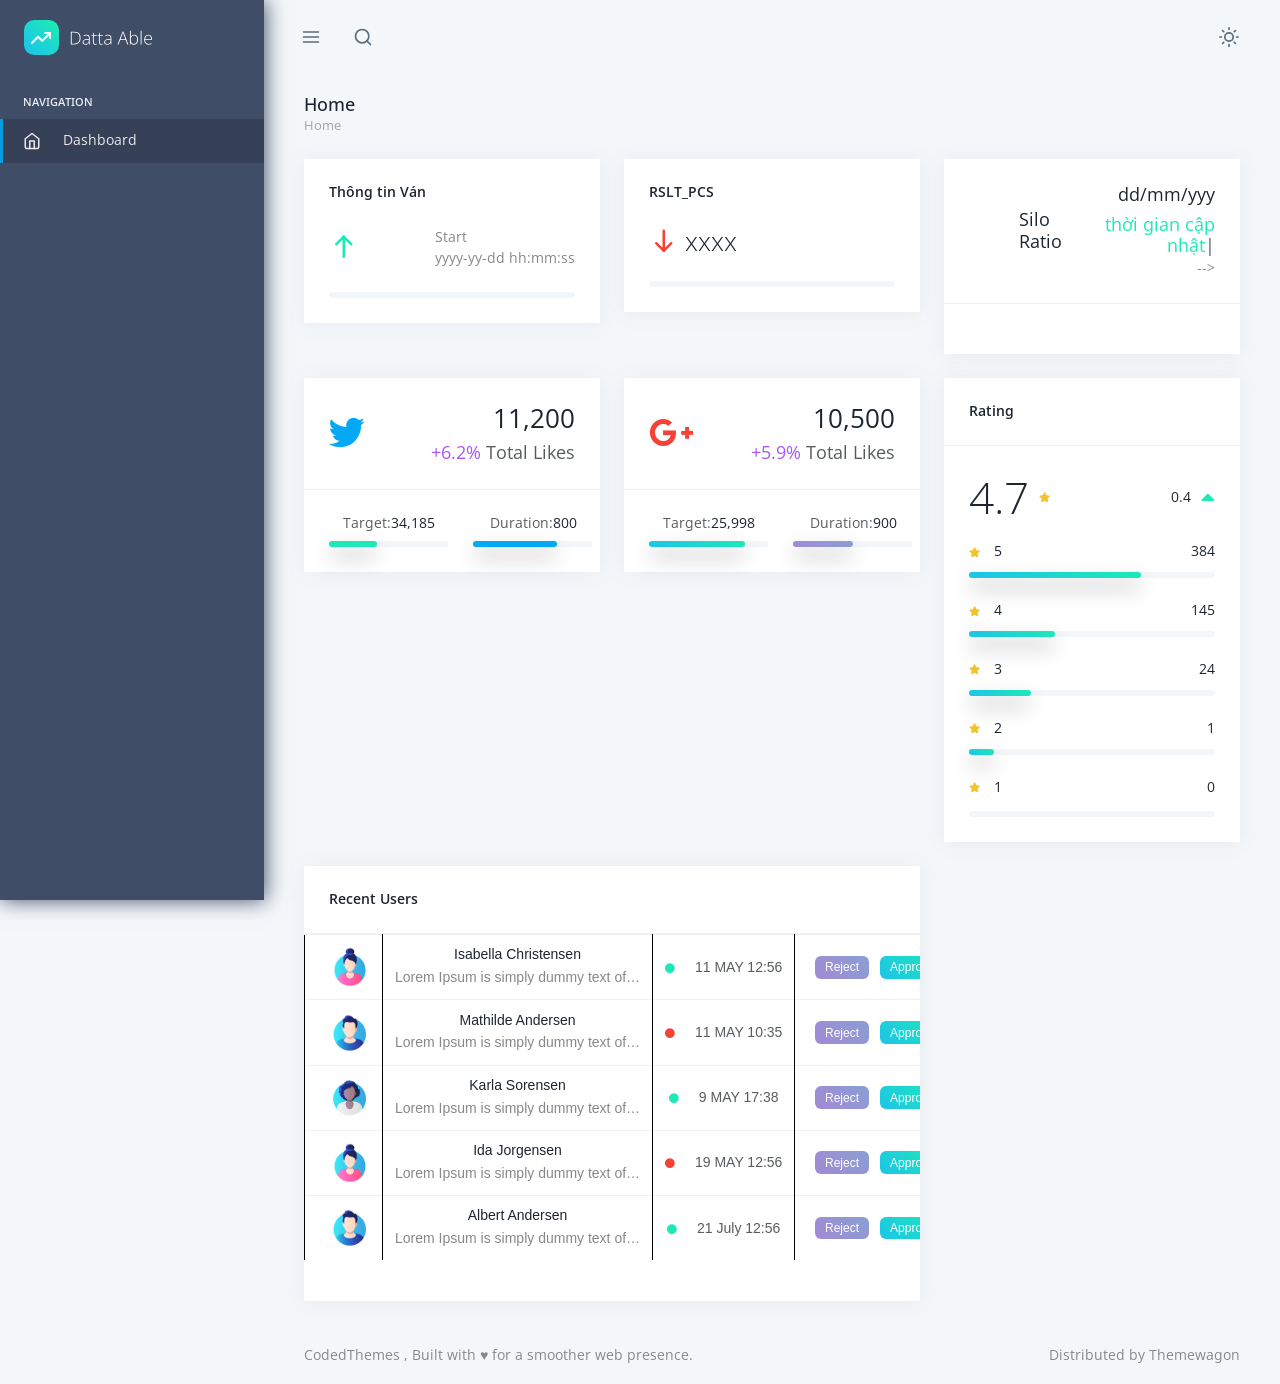
==== dashboard/index.html @ b1030fc4 "First commit" ====
<!doctype html>
<html lang="en" data-pc-preset="preset-1" data-pc-sidebar-caption="true" data-pc-direction="ltr" dir="ltr" data-pc-theme="light">
  <!-- [Head] start -->

  <head>
    <title>Home | Datta Able Dashboard Template</title>
    <!-- [Meta] -->
    <meta charset="utf-8" />
    <meta name="viewport" content="width=device-width, initial-scale=1.0, user-scalable=0, minimal-ui" />
    <meta http-equiv="X-UA-Compatible" content="IE=edge" />
    <meta
      name="description"
      content="Datta Able is trending dashboard template made using Bootstrap 5 design framework. Datta Able is available in Bootstrap, React, CodeIgniter, Angular,  and .net Technologies."
    />
    <meta
      name="keywords"
      content="Bootstrap admin template, Dashboard UI Kit, Dashboard Template, Backend Panel, react dashboard, angular dashboard"
    />
    <meta name="author" content="CodedThemes" />

    <!-- [Favicon] icon -->
    <link rel="icon" href="../assets/images/favicon.svg" type="image/x-icon" />

     <!-- [Font] Family -->
     <link href="https://fonts.googleapis.com/css2?family=Open+Sans:wght@300;400;500;600&display=swap" rel="stylesheet" />
    <!-- [phosphor Icons] https://phosphoricons.com/ -->
    <link rel="stylesheet" href="../assets/fonts/phosphor/duotone/style.css" />
    <!-- [Tabler Icons] https://tablericons.com -->
    <link rel="stylesheet" href="../assets/fonts/tabler-icons.min.css" />
    <!-- [Feather Icons] https://feathericons.com -->
    <link rel="stylesheet" href="../assets/fonts/feather.css" />
    <!-- [Font Awesome Icons] https://fontawesome.com/icons -->
    <link rel="stylesheet" href="../assets/fonts/fontawesome.css" />
    <!-- [Material Icons] https://fonts.google.com/icons -->
    <link rel="stylesheet" href="../assets/fonts/material.css" />
    <!-- [Template CSS Files] -->
    <link rel="stylesheet" href="../assets/css/style.css" id="main-style-link" />

  </head>
  <!-- [Head] end -->
  <!-- [Body] Start -->

  <body>
    <!-- [ Pre-loader ] start -->
<div class="loader-bg fixed inset-0 bg-white dark:bg-themedark-cardbg z-[1034]">
  <div class="loader-track h-[5px] w-full inline-block absolute overflow-hidden top-0">
    <div class="loader-fill w-[300px] h-[5px] bg-primary-500 absolute top-0 left-0 animate-[hitZak_0.6s_ease-in-out_infinite_alternate]"></div>
  </div>
</div>
<!-- [ Pre-loader ] End -->
 <!-- [ Sidebar Menu ] start -->
<nav class="pc-sidebar">
  <div class="navbar-wrapper">
    <div class="m-header flex items-center py-4 px-6 h-header-height">
      <a href="../dashboard/index.html" class="b-brand flex items-center gap-3">
        <!-- ========   Change your logo from here   ============ -->
        <img src="../assets/images/logo-white.svg" class="img-fluid logo logo-lg" alt="logo" />
        <img src="../assets/images/favicon.svg" class="img-fluid logo logo-sm" alt="logo" />
      </a>
    </div>
    <div class="navbar-content h-[calc(100vh_-_74px)] py-2.5">
      <ul class="pc-navbar">
        <li class="pc-item pc-caption">
          <label>Navigation</label>
        </li>
        <li class="pc-item">
        <li class="pc-item">
          <a href="../dashboard/index.html" class="pc-link">
            <span class="pc-micon">
              <i data-feather="home"></i>
            </span>
            <span class="pc-mtext">Dashboard</span>
          </a>
        </li>
        <!-- <li class="pc-item pc-caption">
          <label>UI Components</label>
          <i data-feather="feather"></i>
        </li>
        <li class="pc-item pc-hasmenu">
          <a href="../elements/bc_color.html" class="pc-link">
            <span class="pc-micon"> <i data-feather="edit"></i></span>
            <span class="pc-mtext">Color</span>
          </a>
        </li>
        <li class="pc-item pc-hasmenu">
          <a href="../elements/bc_typography.html" class="pc-link">
            <span class="pc-micon"> <i data-feather="type"></i></span>
            <span class="pc-mtext">Typography</span>
          </a>
        </li>
        <li class="pc-item pc-hasmenu">
          <a href="../elements/icon-feather.html" class="pc-link">
            <span class="pc-micon"> <i data-feather="feather"></i></span>
            <span class="pc-mtext">Icons</span>
          </a>
        </li>

        <li class="pc-item pc-caption">
          <label>Pages</label>
          <i data-feather="monitor"></i>
        </li>
        <li class="pc-item pc-hasmenu">
          <a href="../pages/login-v1.html" class="pc-link" target="_blank">
            <span class="pc-micon"> <i data-feather="lock"></i></span>
            <span class="pc-mtext">Login</span>
          </a>
        </li>
        <li class="pc-item pc-hasmenu">
          <a href="../pages/register-v1.html" class="pc-link" target="_blank">
            <span class="pc-micon"> <i data-feather="user-plus"></i></span>
            <span class="pc-mtext">Register</span>
          </a>
        </li>
        <li class="pc-item pc-caption">
          <label>Other</label>
          <i data-feather="sidebar"></i>
        </li>
        <li class="pc-item pc-hasmenu">
          <a href="#!" class="pc-link"><span class="pc-micon"> <i data-feather="align-right"></i> </span><span
              class="pc-mtext">Menu levels</span><span class="pc-arrow"><i class="ti ti-chevron-right"></i></span></a>
          <ul class="pc-submenu">
            <li class="pc-item"><a class="pc-link" href="#!">Level 2.1</a></li>
            <li class="pc-item pc-hasmenu">
              <a href="#!" class="pc-link">Level 2.2<span class="pc-arrow"><i class="ti ti-chevron-right"></i></span></a>
              <ul class="pc-submenu">
                <li class="pc-item"><a class="pc-link" href="#!">Level 3.1</a></li>
                <li class="pc-item"><a class="pc-link" href="#!">Level 3.2</a></li>
                <li class="pc-item pc-hasmenu">
                  <a href="#!" class="pc-link">Level 3.3<span class="pc-arrow"><i class="ti ti-chevron-right"></i></span></a>
                  <ul class="pc-submenu">
                    <li class="pc-item"><a class="pc-link" href="#!">Level 4.1</a></li>
                    <li class="pc-item"><a class="pc-link" href="#!">Level 4.2</a></li>
                  </ul>
                </li>
              </ul>
            </li>
            <li class="pc-item pc-hasmenu">
              <a href="#!" class="pc-link">Level 2.3<span class="pc-arrow"><i class="ti ti-chevron-right"></i></span></a>
              <ul class="pc-submenu">
                <li class="pc-item"><a class="pc-link" href="#!">Level 3.1</a></li>
                <li class="pc-item"><a class="pc-link" href="#!">Level 3.2</a></li>
                <li class="pc-item pc-hasmenu">
                  <a href="#!" class="pc-link">Level 3.3<span class="pc-arrow"><i class="ti ti-chevron-right"></i></span></a>
                  <ul class="pc-submenu">
                    <li class="pc-item"><a class="pc-link" href="#!">Level 4.1</a></li>
                    <li class="pc-item"><a class="pc-link" href="#!">Level 4.2</a></li>
                  </ul>
                </li>
              </ul>
            </li>
          </ul>
        </li>
        <li class="pc-item">
          <a href="../other/sample-page.html" class="pc-link">
            <span class="pc-micon">
              <i data-feather="sidebar"></i>
            </span>
            <span class="pc-mtext">Sample page</span>
          </a>
        </li> -->
      </ul>
    </div>
  </div>
</nav>
<!-- [ Sidebar Menu ] end -->
 <!-- [ Header Topbar ] start -->
<header class="pc-header">
  <div class="header-wrapper flex max-sm:px-[15px] px-[25px] grow"><!-- [Mobile Media Block] start -->
<div class="me-auto pc-mob-drp">
  <ul class="inline-flex *:min-h-header-height *:inline-flex *:items-center">
    <!-- ======= Menu collapse Icon ===== -->
    <li class="pc-h-item pc-sidebar-collapse max-lg:hidden lg:inline-flex">
      <a href="#" class="pc-head-link ltr:!ml-0 rtl:!mr-0" id="sidebar-hide">
        <i data-feather="menu"></i>
      </a>
    </li>
    <li class="pc-h-item pc-sidebar-popup lg:hidden">
      <a href="#" class="pc-head-link ltr:!ml-0 rtl:!mr-0" id="mobile-collapse">
        <i data-feather="menu"></i>
      </a>
    </li>
    <li class="dropdown pc-h-item">
      <a class="pc-head-link dropdown-toggle me-0" data-pc-toggle="dropdown" href="#" role="button"
        aria-haspopup="false" aria-expanded="false">
        <i data-feather="search"></i>
      </a>
      <div class="dropdown-menu pc-h-dropdown drp-search">
        <form class="px-2 py-1">
          <input type="search" class="form-control !border-0 !shadow-none" placeholder="Search here. . ." />
        </form>
      </div>
    </li>
  </ul>
</div>
<!-- [Mobile Media Block end] -->
<div class="ms-auto">
  <ul class="inline-flex *:min-h-header-height *:inline-flex *:items-center">
    <li class="dropdown pc-h-item">
      <a class="pc-head-link dropdown-toggle me-0" data-pc-toggle="dropdown" href="#" role="button"
        aria-haspopup="false" aria-expanded="false">
        <i data-feather="sun"></i>
      </a>
      <div class="dropdown-menu dropdown-menu-end pc-h-dropdown">
        <a href="#!" class="dropdown-item" onclick="layout_change('dark')">
          <i data-feather="moon"></i>
          <span>Dark</span>
        </a>
        <a href="#!" class="dropdown-item" onclick="layout_change('light')">
          <i data-feather="sun"></i>
          <span>Light</span>
        </a>
        <a href="#!" class="dropdown-item" onclick="layout_change_default()">
          <i data-feather="settings"></i>
          <span>Default</span>
        </a>
      </div>
    </li>
    <!-- <li class="dropdown pc-h-item">
      <a class="pc-head-link dropdown-toggle me-0" data-pc-toggle="dropdown" href="#" role="button"
        aria-haspopup="false" aria-expanded="false">
        <i data-feather="settings"></i>
      </a>
      <div class="dropdown-menu dropdown-menu-end pc-h-dropdown">
        <a href="#!" class="dropdown-item">
          <i class="ti ti-user"></i>
          <span>My Account</span>
        </a>
        <a href="#!" class="dropdown-item">
          <i class="ti ti-settings"></i>
          <span>Settings</span>
        </a>
        <a href="#!" class="dropdown-item">
          <i class="ti ti-headset"></i>
          <span>Support</span>
        </a>
        <a href="#!" class="dropdown-item">
          <i class="ti ti-lock"></i>
          <span>Lock Screen</span>
        </a>
        <a href="#!" class="dropdown-item">
          <i class="ti ti-power"></i>
          <span>Logout</span>
        </a>
      </div>
    </li>
    <li class="dropdown pc-h-item">
      <a class="pc-head-link dropdown-toggle me-0" data-pc-toggle="dropdown" href="#" role="button"
        aria-haspopup="false" aria-expanded="false">
        <i data-feather="bell"></i>
        <span class="badge bg-success-500 text-white rounded-full z-10 absolute right-0 top-0">3</span>
      </a>
      <div class="dropdown-menu dropdown-notification dropdown-menu-end pc-h-dropdown p-2">
        <div class="dropdown-header flex items-center justify-between py-4 px-5">
          <h5 class="m-0">Notifications</h5>
          <a href="#!" class="btn btn-link btn-sm">Mark all read</a>
        </div>
        <div class="dropdown-body header-notification-scroll relative py-4 px-5"
          style="max-height: calc(100vh - 215px)">
          <p class="text-span mb-3">Today</p>
          <div class="card mb-2">
            <div class="card-body">
              <div class="flex gap-4">
                <div class="shrink-0">
                  <img class="img-radius w-12 h-12 rounded-0" src="../assets/images/user/avatar-1.jpg" alt="Generic placeholder image" />
                </div>
                <div class="grow">
                  <span class="float-end text-sm text-muted">2 min ago</span>
                  <h5 class="text-body mb-2">UI/UX Design</h5>
                  <p class="mb-0">
                    Lorem Ipsum has been the industry's standard dummy text ever since the 1500s, when an unknown
                    printer took a galley of
                    type and scrambled it to make a type
                  </p>
                </div>
              </div>
            </div>
          </div>
          <div class="card mb-2">
            <div class="card-body">
              <div class="flex gap-4">
                <div class="shrink-0">
                  <img class="img-radius w-12 h-12 rounded-0" src="../assets/images/user/avatar-2.jpg" alt="Generic placeholder image" />
                </div>
                <div class="grow">
                  <span class="float-end text-sm text-muted">1 hour ago</span>
                  <h5 class="text-body mb-2">Message</h5>
                  <p class="mb-0">Lorem Ipsum has been the industry's standard dummy text ever since the 1500.</p>
                </div>
              </div>
            </div>
          </div>
          <p class="text-span mb-3 mt-4">Yesterday</p>
          <div class="card mb-2">
            <div class="card-body">
              <div class="flex gap-4">
                <div class="shrink-0">
                  <img class="img-radius w-12 h-12 rounded-0" src="../assets/images/user/avatar-3.jpg" alt="Generic placeholder image" />
                </div>
                <div class="grow ms-3">
                  <span class="float-end text-sm text-muted">2 hour ago</span>
                  <h5 class="text-body mb-2">Forms</h5>
                  <p class="mb-0">
                    Lorem Ipsum has been the industry's standard dummy text ever since the 1500s, when an unknown
                    printer took a galley of
                    type and scrambled it to make a type
                  </p>
                </div>
              </div>
            </div>
          </div>
          <div class="card mb-2">
            <div class="card-body">
              <div class="flex gap-4">
                <div class="shrink-0">
                  <img class="img-radius w-12 h-12 rounded-0" src="../assets/images/user/avatar-4.jpg" alt="Generic placeholder image" />
                </div>
                <div class="grow ms-3">
                  <span class="float-end text-sm text-muted">12 hour ago</span>
                  <h5 class="text-body mb-2">Challenge invitation</h5>
                  <p class="mb-2">
                    <strong>Jonny aber</strong>
                    invites to join the challenge
                  </p>
                  <button class="btn btn-sm btn-outline-secondary me-2">Decline</button>
                  <button class="btn btn-sm btn-primary">Accept</button>
                </div>
              </div>
            </div>
          </div>
          <div class="card mb-2">
            <div class="card-body">
              <div class="flex gap-4">
                <div class="shrink-0">
                  <img class="img-radius w-12 h-12 rounded-0" src="../assets/images/user/avatar-5.jpg" alt="Generic placeholder image" />
                </div>
                <div class="grow ms-3">
                  <span class="float-end text-sm text-muted">5 hour ago</span>
                  <h5 class="text-body mb-2">Security</h5>
                  <p class="mb-0">
                    Lorem Ipsum has been the industry's standard dummy text ever since the 1500s, when an unknown
                    printer took a galley of
                    type and scrambled it to make a type
                  </p>
                </div>
              </div>
            </div>
          </div>
        </div>
        <div class="text-center py-2">
          <a href="#!" class="text-danger-500 hover:text-danger-600 focus:text-danger-600 active:text-danger-600">
            Clear all Notifications
          </a>
        </div>
      </div>
    </li>
    <li class="dropdown pc-h-item header-user-profile">
      <a class="pc-head-link dropdown-toggle arrow-none me-0" data-pc-toggle="dropdown" href="#" role="button"
        aria-haspopup="false" data-pc-auto-close="outside" aria-expanded="false">
        <i data-feather="user"></i>
      </a>
      <div class="dropdown-menu dropdown-user-profile dropdown-menu-end pc-h-dropdown p-2 overflow-hidden">
        <div class="dropdown-header flex items-center justify-between py-4 px-5 bg-primary-500">
          <div class="flex mb-1 items-center">
            <div class="shrink-0">
              <img src="../assets/images/user/avatar-2.jpg" alt="user-image" class="w-10 rounded-full" />
            </div>
            <div class="grow ms-3">
              <h6 class="mb-1 text-white">Carson Darrin 🖖</h6>
              <span class="text-white">carson.darrin@company.io</span>
            </div>
          </div>
        </div>
        <div class="dropdown-body py-4 px-5">
          <div class="profile-notification-scroll position-relative" style="max-height: calc(100vh - 225px)">
            <a href="#" class="dropdown-item">
              <span>
                <svg class="pc-icon text-muted me-2 inline-block">
                  <use xlink:href="#custom-setting-outline"></use>
                </svg>
                <span>Settings</span>
              </span>
            </a>
            <a href="#" class="dropdown-item">
              <span>
                <svg class="pc-icon text-muted me-2 inline-block">
                  <use xlink:href="#custom-share-bold"></use>
                </svg>
                <span>Share</span>
              </span>
            </a>
            <a href="#" class="dropdown-item">
              <span>
                <svg class="pc-icon text-muted me-2 inline-block">
                  <use xlink:href="#custom-lock-outline"></use>
                </svg>
                <span>Change Password</span>
              </span>
            </a>
            <div class="grid my-3">
              <button class="btn btn-primary flex items-center justify-center">
                <svg class="pc-icon me-2 w-[22px] h-[22px]">
                  <use xlink:href="#custom-logout-1-outline"></use>
                </svg>
                Logout
              </button>
            </div>
          </div>
        </div>
      </div>
    </li> -->
  </ul>
</div></div>
</header>
<!-- [ Header ] end -->



    <!-- [ Main Content ] start -->
    <div class="pc-container">
      <div class="pc-content">
        <!-- [ breadcrumb ] start -->
        <div class="page-header">
          <div class="page-block">
            <div class="page-header-title">
              <h5 class="mb-0 font-medium">Home</h5>
            </div>
            <ul class="breadcrumb">
              <li class="breadcrumb-item"><a href="../dashboard/index.html">Home</a></li>
              <!-- <li class="breadcrumb-item"><a href="javascript: void(0)">Dashboard</a></li>
              <li class="breadcrumb-item" aria-current="page">Default</li> -->
            </ul>
          </div>
        </div>
        <!-- [ breadcrumb ] end -->

        <!-- [ Main Content ] start -->
        <div class="grid grid-cols-12 gap-x-6">
          <div class="col-span-12 xl:col-span-4 md:col-span-6">
            <div class="card">
              <div class="card-header !pb-0 !border-b-0">
                <h5>Thông tin Ván</h5>
              </div>
              <div class="card-body">
                <div class="flex items-center justify-between gap-3 flex-wrap">
                  <h4 class="font-light flex items-center mb-0">
                    <i class="feather icon-arrow-up text-success-500 text-[30px] mr-1.5" ></i>
                    <p id="PROD_NM"></p>   
                  </h4>
                  <span class="mb-0">
                    <p>Start</p>
                    <p  id="START_DATE">yyyy-yy-dd hh:mm:ss</p>
                  </span>
                  
                </div>
                <div class="w-full bg-theme-bodybg rounded-lg h-1.5 mt-6 dark:bg-themedark-bodybg">
                  <!-- <div class="bg-theme-bg-1 h-full rounded-lg shadow-[0_10px_20px_0_rgba(0,0,0,0.3)]" role="progressbar"  style="width: 100%"></div> -->
                </div>
              </div>
            </div>
          </div>
          <div class="col-span-12 xl:col-span-4 md:col-span-6">
            <div class="card">
              <div class="card-header !pb-0 !border-b-0">
                <h5>RSLT_PCS</h5>
              </div>
              <div class="card-body">
                <div class="flex items-center justify-between gap-3 flex-wrap">
                  <h3 class="font-light flex items-center mb-0">
                    <i class="feather icon-arrow-down text-danger-500 text-[30px] mr-1.5"></i>
                    <p id="RSLT_PCS">xxxx</p>
                  </h3>
                  <!-- <p class="mb-0">36%</p> -->
                </div>
                <div class="w-full bg-theme-bodybg rounded-lg h-1.5 mt-6 dark:bg-themedark-bodybg">
                  <!-- <div class="bg-theme-bg-2 h-full rounded-lg shadow-[0_10px_20px_0_rgba(0,0,0,0.3)]" role="progressbar"
                    style="width: 35%"></div> -->
                </div>
              </div>
            </div>
          </div>
          <!-- <div class="col-span-12 xl:col-span-4">
            <div class="card">
              <div class="card-header !pb-0 !border-b-0">
                <h5>Yearly Sales</h5>
              </div>
              <div class="card-body">
                <div class="flex items-center justify-between gap-3 flex-wrap">
                  <h3 class="font-light flex items-center mb-0">
                    <i class="feather icon-arrow-up text-success-500 text-[30px] mr-1.5"></i>
                    $8.638.32
                  </h3>
                  <p class="mb-0">80%</p>
                </div>
                <div class="w-full bg-theme-bodybg rounded-lg h-1.5 mt-6 dark:bg-themedark-bodybg">
                  <div class="bg-theme-bg-1 h-full rounded-lg shadow-[0_10px_20px_0_rgba(0,0,0,0.3)]" role="progressbar"
                    style="width: 80%"></div>
                </div>
              </div>
            </div>
          </div> -->
          <div class="col-span-12 xl:col-span-4">
            <div class="card card-social">
              <div class="card-body border-b border-theme-border dark:border-themedark-border">
                <div class="flex items-center justify-center">
                  <div class="card-header !pb-0 !border-b-0">
                    <i class="fab  text-primary-500"></i>
                  </div>
                  <h5 class=" ">Silo Ratio</h5>
                  <div class="grow ltr:text-right rtl:text-left">
                    <h5 class="mb-2" id="created_at" >dd/mm/yyy</h5>
                    <h5 class="text-success-500 mb-0">thời gian cập nhật<span class="text-muted">|</span></h5> -->
                  </div>
                </div>

              </div>
              <div class="card-body" id="ratioTable">


                <!-- <div class="grid grid-cols-12 gap-x-6">
                  <div class="col-span-6">
                    <h6 class="text-center mb-2.5"><span class="text-muted m-r-5">Target:</span>35,098</h6>
                    <div class="w-full bg-theme-bodybg rounded-lg h-1.5 dark:bg-themedark-bodybg">
                      <div class="bg-theme-bg-1 h-full rounded-lg shadow-[0_10px_20px_0_rgba(0,0,0,0.3)]" role="progressbar" style="width: 60%"></div>
                    </div>
                  </div>
                  <div class="col-span-6">
                    <h6 class="text-center mb-2.5"><span class="text-muted m-r-5">Duration:</span>350</h6>
                    <div class="w-full bg-theme-bodybg rounded-lg h-1.5 dark:bg-themedark-bodybg">
                      <div class="bg-theme-bg-2 h-full rounded-lg shadow-[0_10px_20px_0_rgba(0,0,0,0.3)]" role="progressbar" style="width: 45%"></div>
                    </div>
                  </div>
                </div> -->
              </div>
            </div>
          </div>
          <div class="col-span-12 xl:col-span-4 md:col-span-6">
            <div class="card card-social">
              <div class="card-body border-b border-theme-border dark:border-themedark-border">
                <div class="flex items-center justify-center">
                  <div class="shrink-0">
                    <i class="fab fa-twitter text-primary-500 text-[36px]"></i>
                  </div>
                  <div class="grow ltr:text-right rtl:text-left">
                    <h3 class="mb-2">11,200</h3>
                    <h5 class="text-purple-500 mb-0">+6.2% <span class="text-muted">Total Likes</span></h5>
                  </div>
                </div>
              </div>
              <div class="card-body">
                <div class="grid grid-cols-12 gap-x-6">
                  <div class="col-span-6">
                    <h6 class="text-center mb-2.5"><span class="text-muted m-r-5">Target:</span>34,185</h6>
                    <div class="w-full bg-theme-bodybg rounded-lg h-1.5 dark:bg-themedark-bodybg">
                      <div class="bg-success-500 h-full rounded-lg shadow-[0_10px_20px_0_rgba(0,0,0,0.3)]" role="progressbar" style="width: 40%"></div>
                    </div>
                  </div>
                  <div class="col-span-6">
                    <h6 class="text-center mb-2.5"><span class="text-muted m-r-5">Duration:</span>800</h6>
                    <div class="w-full bg-theme-bodybg rounded-lg h-1.5 dark:bg-themedark-bodybg">
                      <div class="bg-primary-500 h-full rounded-lg shadow-[0_10px_20px_0_rgba(0,0,0,0.3)]" role="progressbar" style="width: 70%"></div>
                    </div>
                  </div>
                </div>
              </div>
            </div>
          </div>
          <div class="col-span-12 xl:col-span-4 md:col-span-6">
            <div class="card card-social">
              <div class="card-body border-b border-theme-border dark:border-themedark-border">
                <div class="flex items-center justify-center">
                  <div class="shrink-0">
                    <i class="fab fa-google-plus-g text-danger-500 text-[36px]"></i>
                  </div>
                  <div class="grow ltr:text-right rtl:text-left">
                    <h3 class="mb-2">10,500</h3>
                    <h5 class="text-purple-500 mb-0">+5.9% <span class="text-muted">Total Likes</span></h5>
                  </div>
                </div>
              </div>
              <div class="card-body">
                <div class="grid grid-cols-12 gap-x-6">
                  <div class="col-span-6">
                    <h6 class="text-center mb-2.5"><span class="text-muted m-r-5">Target:</span>25,998</h6>
                    <div class="w-full bg-theme-bodybg rounded-lg h-1.5 dark:bg-themedark-bodybg">
                      <div class="bg-theme-bg-1 h-full rounded-lg shadow-[0_10px_20px_0_rgba(0,0,0,0.3)]" role="progressbar" style="width: 80%"></div>
                    </div>
                  </div>
                  <div class="col-span-6">
                    <h6 class="text-center mb-2.5"><span class="text-muted m-r-5">Duration:</span>900</h6>
                    <div class="w-full bg-theme-bodybg rounded-lg h-1.5 dark:bg-themedark-bodybg">
                      <div class="bg-theme-bg-2 h-full rounded-lg shadow-[0_10px_20px_0_rgba(0,0,0,0.3)]" role="progressbar" style="width: 50%"></div>
                    </div>
                  </div>
                </div>
              </div>
            </div>
          </div>
          <div class="col-span-12 xl:col-span-4 md:col-span-6">
            <div class="card user-list">
              <div class="card-header">
                <h5>Rating</h5>
              </div>
              <div class="card-body">
                <div class="flex items-center justify-between gap-1 mb-5">
                  <h2 class="font-light flex items-center m-0">
                    4.7
                    <i class="fas fa-star text-[10px] ml-2.5 text-warning-500"></i>
                  </h2>
                  <h6 class="flex items-center m-0">
                    0.4
                    <i class="fas fa-caret-up text-success text-[22px] ml-2.5"></i>
                  </h6>
                </div>

                <div class="flex items-center justify-between gap-2 mb-2">
                  <h6 class="flex items-center gap-1">
                    <i class="fas fa-star text-[10px] mr-2.5 text-warning-500"></i>
                    5
                  </h6>
                  <h6>384</h6>
                </div>
                <div class="w-full bg-theme-bodybg rounded-lg h-1.5 mb-6 mt-3 dark:bg-themedark-bodybg">
                  <div
                    class="bg-theme-bg-1 h-full rounded-lg shadow-[0_10px_20px_0_rgba(0,0,0,0.3)]"
                    role="progressbar"
                    style="width: 70%"
                  ></div>
                </div>

                <div class="flex items-center justify-between gap-2 mb-2">
                  <h6 class="flex items-center gap-1">
                    <i class="fas fa-star text-[10px] mr-2.5 text-warning-500"></i>
                    4
                  </h6>
                  <h6>145</h6>
                </div>
                <div class="w-full bg-theme-bodybg rounded-lg h-1.5 mb-6 mt-3 dark:bg-themedark-bodybg">
                  <div
                    class="bg-theme-bg-1 h-full rounded-lg shadow-[0_10px_20px_0_rgba(0,0,0,0.3)]"
                    role="progressbar"
                    style="width: 35%"
                  ></div>
                </div>

                <div class="flex items-center justify-between gap-2 mb-2">
                  <h6 class="flex items-center gap-1">
                    <i class="fas fa-star text-[10px] mr-2.5 text-warning-500"></i>
                    3
                  </h6>
                  <h6>24</h6>
                </div>
                <div class="w-full bg-theme-bodybg rounded-lg h-1.5 mb-6 mt-3 dark:bg-themedark-bodybg">
                  <div
                    class="bg-theme-bg-1 h-full rounded-lg shadow-[0_10px_20px_0_rgba(0,0,0,0.3)]"
                    role="progressbar"
                    style="width: 25%"
                  ></div>
                </div>

                <div class="flex items-center justify-between gap-2 mb-2">
                  <h6 class="flex items-center gap-1">
                    <i class="fas fa-star text-[10px] mr-2.5 text-warning-500"></i>
                    2
                  </h6>
                  <h6>1</h6>
                </div>
                <div class="w-full bg-theme-bodybg rounded-lg h-1.5 mb-6 mt-3 dark:bg-themedark-bodybg">
                  <div
                    class="bg-theme-bg-1 h-full rounded-lg shadow-[0_10px_20px_0_rgba(0,0,0,0.3)]"
                    role="progressbar"
                    style="width: 10%"
                  ></div>
                </div>

                <div class="flex items-center justify-between gap-2 mb-2">
                  <h6 class="flex items-center gap-1">
                    <i class="fas fa-star text-[10px] mr-2.5 text-warning-500"></i>
                    1
                  </h6>
                  <h6>0</h6>
                </div>
                <div class="w-full bg-theme-bodybg rounded-lg h-1.5 mt-4 dark:bg-themedark-bodybg">
                  <div
                    class="bg-theme-bg-1 h-full rounded-lg shadow-[0_10px_20px_0_rgba(0,0,0,0.3)]"
                    role="progressbar"
                    style="width: 0%"
                  ></div>
                </div>
              </div>
            </div>
          </div>
          <div class="col-span-12 xl:col-span-8 md:col-span-6">
            <div class="card table-card">
              <div class="card-header">
                <h5>Recent Users</h5>
              </div>
              <div class="card-body">
                <div class="table-responsive">
                  <table class="table table-hover">
                    <tbody>
                      <tr class="unread">
                        <td>
                          <img class="rounded-full max-w-10" style="width: 40px" src="../assets/images/user/avatar-1.jpg" alt="activity-user" />
                        </td>
                        <td>
                          <h6 class="mb-1">Isabella Christensen</h6>
                          <p class="m-0">Lorem Ipsum is simply dummy text of…</p>
                        </td>
                        <td>
                          <h6 class="text-muted">
                            <i class="fas fa-circle text-success text-[10px] ltr:mr-4 rtl:ml-4"></i>
                            11 MAY 12:56
                          </h6>
                        </td>
                        <td>
                          <a href="#!" class="badge bg-theme-bg-2 text-white text-[12px] mx-2">Reject</a>
                          <a href="#!" class="badge bg-theme-bg-1 text-white text-[12px]">Approve</a>
                        </td>
                      </tr>
                      <tr class="unread">
                        <td>
                          <img class="rounded-full max-w-10" style="width: 40px" src="../assets/images/user/avatar-2.jpg" alt="activity-user" />
                        </td>
                        <td>
                          <h6 class="mb-1">Mathilde Andersen</h6>
                          <p class="m-0">Lorem Ipsum is simply dummy text of…</p>
                        </td>
                        <td>
                          <h6 class="text-muted">
                            <i class="fas fa-circle text-danger text-[10px] ltr:mr-4 rtl:ml-4"></i>
                            11 MAY 10:35
                          </h6>
                        </td>
                        <td>
                          <a href="#!" class="badge bg-theme-bg-2 text-white text-[12px] mx-2">Reject</a>
                          <a href="#!" class="badge bg-theme-bg-1 text-white text-[12px]">Approve</a>
                        </td>
                      </tr>
                      <tr class="unread">
                        <td>
                          <img class="rounded-full max-w-10" style="width: 40px" src="../assets/images/user/avatar-3.jpg" alt="activity-user" />
                        </td>
                        <td>
                          <h6 class="mb-1">Karla Sorensen</h6>
                          <p class="m-0">Lorem Ipsum is simply dummy text of…</p>
                        </td>
                        <td>
                          <h6 class="text-muted">
                            <i class="fas fa-circle text-success text-[10px] ltr:mr-4 rtl:ml-4"></i>
                            9 MAY 17:38
                          </h6>
                        </td>
                        <td>
                          <a href="#!" class="badge bg-theme-bg-2 text-white text-[12px] mx-2">Reject</a>
                          <a href="#!" class="badge bg-theme-bg-1 text-white text-[12px]">Approve</a>
                        </td>
                      </tr>
                      <tr class="unread">
                        <td>
                          <img class="rounded-full max-w-10" style="width: 40px" src="../assets/images/user/avatar-1.jpg" alt="activity-user" />
                        </td>
                        <td>
                          <h6 class="mb-1">Ida Jorgensen</h6>
                          <p class="m-0">Lorem Ipsum is simply dummy text of…</p>
                        </td>
                        <td>
                          <h6 class="text-muted f-w-300">
                            <i class="fas fa-circle text-danger text-[10px] ltr:mr-4 rtl:ml-4"></i>
                            19 MAY 12:56
                          </h6>
                        </td>
                        <td>
                          <a href="#!" class="badge bg-theme-bg-2 text-white text-[12px] mx-2">Reject</a>
                          <a href="#!" class="badge bg-theme-bg-1 text-white text-[12px]">Approve</a>
                        </td>
                      </tr>
                      <tr class="unread">
                        <td>
                          <img class="rounded-full max-w-10" style="width: 40px" src="../assets/images/user/avatar-2.jpg" alt="activity-user" />
                        </td>
                        <td>
                          <h6 class="mb-1">Albert Andersen</h6>
                          <p class="m-0">Lorem Ipsum is simply dummy text of…</p>
                        </td>
                        <td>
                          <h6 class="text-muted">
                            <i class="fas fa-circle text-success text-[10px] ltr:mr-4 rtl:ml-4"></i>
                            21 July 12:56
                          </h6>
                        </td>
                        <td>
                          <a href="#!" class="badge bg-theme-bg-2 text-white text-[12px] mx-2">Reject</a>
                          <a href="#!" class="badge bg-theme-bg-1 text-white text-[12px]">Approve</a>
                        </td>
                      </tr>
                    </tbody>
                  </table>
                </div>
              </div>
            </div>
          </div>
        </div>
        <!-- [ Main Content ] end -->
      </div>
    </div>
    <!-- [ Main Content ] end -->
    <footer class="pc-footer">
      <div class="footer-wrapper container-fluid mx-10">
        <div class="grid grid-cols-12 gap-1.5">
          <div class="col-span-12 sm:col-span-6 my-1">
            <p class="m-0"></p>
              <a href="https://codedthemes.com/" class="text-theme-bodycolor dark:text-themedark-bodycolor hover:text-primary-500 dark:hover:text-primary-500" target="_blank">CodedThemes</a>
              , Built with ♥ for a smoother web presence.
            </p>
          </div>
          <div class="col-span-12 sm:col-span-6 my-1 justify-self-end">
                   <p class="inline-block max-sm:mr-3 sm:ml-2">Distributed by <a href="https://themewagon.com" target="_blank">Themewagon</a></p>
          </div>
        </div>
      </div>
    </footer>
 
    <!-- Required Js -->
    <script src="../assets/js/plugins/simplebar.min.js"></script>
    <script src="../assets/js/plugins/popper.min.js"></script>
    <script src="../assets/js/icon/custom-icon.js"></script>
    <script src="../assets/js/plugins/feather.min.js"></script>
    <script src="../assets/js/component.js"></script>
    <script src="../assets/js/theme.js"></script>
    <script src="../assets/js/script.js"></script>
    <script src="../assets/js/ratio.js"></script>
    <script src="../assets/js/canvas.js"></script>


    <div class="floting-button fixed bottom-[50px] right-[30px] z-[1030]">
    </div>

    
    <script>
      layout_change('false');
    </script>
     
    
    <script>
      layout_theme_sidebar_change('dark');
    </script>
    
     
    <script>
      change_box_container('false');
    </script>
     
    <script>
      layout_caption_change('true');
    </script>
     
    <script>
      layout_rtl_change('false');
    </script>
     
    <script>
      preset_change('preset-1');
    </script>
     
    <script>
      main_layout_change('vertical');
    </script>
    

  </body>
  <!-- [Body] end -->
</html>
---- assets/fonts/phosphor/duotone/style.css ----
@font-face {
  font-family: 'Phosphor-Duotone';
  src:
    url('./Phosphor-Duotone.woff') format('woff'),
    url('./Phosphor-Duotone.ttf') format('truetype'),
    url('./Phosphor-Duotone.svg#Phosphor-Duotone') format('svg');
  font-weight: normal;
  font-style: normal;
  font-display: block;
}

.ph-duotone {
  /* use !important to prevent issues with browser extensions that change fonts */
  font-family: 'Phosphor-Duotone' !important;
  speak: never;
  font-style: normal;
  font-weight: normal;
  font-variant: normal;
  text-transform: none;
  line-height: 1;

  /* Better Font Rendering =========== */
  -webkit-font-smoothing: antialiased;
  -moz-osx-font-smoothing: grayscale;
}

.ph-duotone.ph-address-book:before {
  content: '\e900';
  opacity: 0.2;
}
.ph-duotone.ph-address-book:after {
  content: '\e901';
  margin-left: -1em;
}
.ph-duotone.ph-airplane:before {
  content: '\e902';
  opacity: 0.2;
}
.ph-duotone.ph-airplane:after {
  content: '\e903';
  margin-left: -1em;
}
.ph-duotone.ph-airplane-in-flight:before {
  content: '\e904';
  opacity: 0.2;
}
.ph-duotone.ph-airplane-in-flight:after {
  content: '\e905';
  margin-left: -1em;
}
.ph-duotone.ph-airplane-landing:before {
  content: '\e906';
  opacity: 0.2;
}
.ph-duotone.ph-airplane-landing:after {
  content: '\e907';
  margin-left: -1em;
}
.ph-duotone.ph-airplane-takeoff:before {
  content: '\e908';
  opacity: 0.2;
}
.ph-duotone.ph-airplane-takeoff:after {
  content: '\e909';
  margin-left: -1em;
}
.ph-duotone.ph-airplane-tilt:before {
  content: '\e90a';
  opacity: 0.2;
}
.ph-duotone.ph-airplane-tilt:after {
  content: '\e90b';
  margin-left: -1em;
}
.ph-duotone.ph-airplay:before {
  content: '\e90c';
  opacity: 0.2;
}
.ph-duotone.ph-airplay:after {
  content: '\e90d';
  margin-left: -1em;
}
.ph-duotone.ph-air-traffic-control:before {
  content: '\e90e';
  opacity: 0.2;
}
.ph-duotone.ph-air-traffic-control:after {
  content: '\e90f';
  margin-left: -1em;
}
.ph-duotone.ph-alarm:before {
  content: '\e910';
  opacity: 0.2;
}
.ph-duotone.ph-alarm:after {
  content: '\e911';
  margin-left: -1em;
}
.ph-duotone.ph-alien:before {
  content: '\e912';
  opacity: 0.2;
}
.ph-duotone.ph-alien:after {
  content: '\e913';
  margin-left: -1em;
}
.ph-duotone.ph-align-bottom:before {
  content: '\e914';
  opacity: 0.2;
}
.ph-duotone.ph-align-bottom:after {
  content: '\e915';
  margin-left: -1em;
}
.ph-duotone.ph-align-bottom-simple:before {
  content: '\e916';
  opacity: 0.2;
}
.ph-duotone.ph-align-bottom-simple:after {
  content: '\e917';
  margin-left: -1em;
}
.ph-duotone.ph-align-center-horizontal:before {
  content: '\e918';
  opacity: 0.2;
}
.ph-duotone.ph-align-center-horizontal:after {
  content: '\e919';
  margin-left: -1em;
}
.ph-duotone.ph-align-center-horizontal-simple:before {
  content: '\e91a';
  opacity: 0.2;
}
.ph-duotone.ph-align-center-horizontal-simple:after {
  content: '\e91b';
  margin-left: -1em;
}
.ph-duotone.ph-align-center-vertical:before {
  content: '\e91c';
  opacity: 0.2;
}
.ph-duotone.ph-align-center-vertical:after {
  content: '\e91d';
  margin-left: -1em;
}
.ph-duotone.ph-align-center-vertical-simple:before {
  content: '\e91e';
  opacity: 0.2;
}
.ph-duotone.ph-align-center-vertical-simple:after {
  content: '\e91f';
  margin-left: -1em;
}
.ph-duotone.ph-align-left:before {
  content: '\e920';
  opacity: 0.2;
}
.ph-duotone.ph-align-left:after {
  content: '\e921';
  margin-left: -1em;
}
.ph-duotone.ph-align-left-simple:before {
  content: '\e922';
  opacity: 0.2;
}
.ph-duotone.ph-align-left-simple:after {
  content: '\e923';
  margin-left: -1em;
}
.ph-duotone.ph-align-right:before {
  content: '\e924';
  opacity: 0.2;
}
.ph-duotone.ph-align-right:after {
  content: '\e925';
  margin-left: -1em;
}
.ph-duotone.ph-align-right-simple:before {
  content: '\e926';
  opacity: 0.2;
}
.ph-duotone.ph-align-right-simple:after {
  content: '\e927';
  margin-left: -1em;
}
.ph-duotone.ph-align-top:before {
  content: '\e928';
  opacity: 0.2;
}
.ph-duotone.ph-align-top:after {
  content: '\e929';
  margin-left: -1em;
}
.ph-duotone.ph-align-top-simple:before {
  content: '\e92a';
  opacity: 0.2;
}
.ph-duotone.ph-align-top-simple:after {
  content: '\e92b';
  margin-left: -1em;
}
.ph-duotone.ph-amazon-logo:before {
  content: '\e92c';
  opacity: 0.2;
}
.ph-duotone.ph-amazon-logo:after {
  content: '\e92d';
  margin-left: -1em;
}
.ph-duotone.ph-anchor:before {
  content: '\e92e';
  opacity: 0.2;
}
.ph-duotone.ph-anchor:after {
  content: '\e92f';
  margin-left: -1em;
}
.ph-duotone.ph-anchor-simple:before {
  content: '\e930';
  opacity: 0.2;
}
.ph-duotone.ph-anchor-simple:after {
  content: '\e931';
  margin-left: -1em;
}
.ph-duotone.ph-android-logo:before {
  content: '\e932';
  opacity: 0.2;
}
.ph-duotone.ph-android-logo:after {
  content: '\e933';
  margin-left: -1em;
}
.ph-duotone.ph-angular-logo:before {
  content: '\e934';
  opacity: 0.2;
}
.ph-duotone.ph-angular-logo:after {
  content: '\e935';
  margin-left: -1em;
}
.ph-duotone.ph-aperture:before {
  content: '\e936';
  opacity: 0.2;
}
.ph-duotone.ph-aperture:after {
  content: '\e937';
  margin-left: -1em;
}
.ph-duotone.ph-apple-logo:before {
  content: '\e938';
  opacity: 0.2;
}
.ph-duotone.ph-apple-logo:after {
  content: '\e939';
  margin-left: -1em;
}
.ph-duotone.ph-apple-podcasts-logo:before {
  content: '\e93a';
  opacity: 0.2;
}
.ph-duotone.ph-apple-podcasts-logo:after {
  content: '\e93b';
  margin-left: -1em;
}
.ph-duotone.ph-app-store-logo:before {
  content: '\e93c';
  opacity: 0.2;
}
.ph-duotone.ph-app-store-logo:after {
  content: '\e93d';
  margin-left: -1em;
}
.ph-duotone.ph-app-window:before {
  content: '\e93e';
  opacity: 0.2;
}
.ph-duotone.ph-app-window:after {
  content: '\e93f';
  margin-left: -1em;
}
.ph-duotone.ph-archive-box:before {
  content: '\e940';
  opacity: 0.2;
}
.ph-duotone.ph-archive-box:after {
  content: '\e941';
  margin-left: -1em;
}
.ph-duotone.ph-archive:before {
  content: '\e942';
  opacity: 0.2;
}
.ph-duotone.ph-archive:after {
  content: '\e943';
  margin-left: -1em;
}
.ph-duotone.ph-archive-tray:before {
  content: '\e944';
  opacity: 0.2;
}
.ph-duotone.ph-archive-tray:after {
  content: '\e945';
  margin-left: -1em;
}
.ph-duotone.ph-armchair:before {
  content: '\e946';
  opacity: 0.2;
}
.ph-duotone.ph-armchair:after {
  content: '\e947';
  margin-left: -1em;
}
.ph-duotone.ph-arrow-arc-left:before {
  content: '\e948';
  opacity: 0.2;
}
.ph-duotone.ph-arrow-arc-left:after {
  content: '\e949';
  margin-left: -1em;
}
.ph-duotone.ph-arrow-arc-right:before {
  content: '\e94a';
  opacity: 0.2;
}
.ph-duotone.ph-arrow-arc-right:after {
  content: '\e94b';
  margin-left: -1em;
}
.ph-duotone.ph-arrow-bend-double-up-left:before {
  content: '\e94c';
  opacity: 0.2;
}
.ph-duotone.ph-arrow-bend-double-up-left:after {
  content: '\e94d';
  margin-left: -1em;
}
.ph-duotone.ph-arrow-bend-double-up-right:before {
  content: '\e94e';
  opacity: 0.2;
}
.ph-duotone.ph-arrow-bend-double-up-right:after {
  content: '\e94f';
  margin-left: -1em;
}
.ph-duotone.ph-arrow-bend-down-left:before {
  content: '\e950';
  opacity: 0.2;
}
.ph-duotone.ph-arrow-bend-down-left:after {
  content: '\e951';
  margin-left: -1em;
}
.ph-duotone.ph-arrow-bend-down-right:before {
  content: '\e952';
  opacity: 0.2;
}
.ph-duotone.ph-arrow-bend-down-right:after {
  content: '\e953';
  margin-left: -1em;
}
.ph-duotone.ph-arrow-bend-left-down:before {
  content: '\e954';
  opacity: 0.2;
}
.ph-duotone.ph-arrow-bend-left-down:after {
  content: '\e955';
  margin-left: -1em;
}
.ph-duotone.ph-arrow-bend-left-up:before {
  content: '\e956';
  opacity: 0.2;
}
.ph-duotone.ph-arrow-bend-left-up:after {
  content: '\e957';
  margin-left: -1em;
}
.ph-duotone.ph-arrow-bend-right-down:before {
  content: '\e958';
  opacity: 0.2;
}
.ph-duotone.ph-arrow-bend-right-down:after {
  content: '\e959';
  margin-left: -1em;
}
.ph-duotone.ph-arrow-bend-right-up:before {
  content: '\e95a';
  opacity: 0.2;
}
.ph-duotone.ph-arrow-bend-right-up:after {
  content: '\e95b';
  margin-left: -1em;
}
.ph-duotone.ph-arrow-bend-up-left:before {
  content: '\e95c';
  opacity: 0.2;
}
.ph-duotone.ph-arrow-bend-up-left:after {
  content: '\e95d';
  margin-left: -1em;
}
.ph-duotone.ph-arrow-bend-up-right:before {
  content: '\e95e';
  opacity: 0.2;
}
.ph-duotone.ph-arrow-bend-up-right:after {
  content: '\e95f';
  margin-left: -1em;
}
.ph-duotone.ph-arrow-circle-down:before {
  content: '\e960';
  opacity: 0.2;
}
.ph-duotone.ph-arrow-circle-down:after {
  content: '\e961';
  margin-left: -1em;
}
.ph-duotone.ph-arrow-circle-down-left:before {
  content: '\e962';
  opacity: 0.2;
}
.ph-duotone.ph-arrow-circle-down-left:after {
  content: '\e963';
  margin-left: -1em;
}
.ph-duotone.ph-arrow-circle-down-right:before {
  content: '\e964';
  opacity: 0.2;
}
.ph-duotone.ph-arrow-circle-down-right:after {
  content: '\e965';
  margin-left: -1em;
}
.ph-duotone.ph-arrow-circle-left:before {
  content: '\e966';
  opacity: 0.2;
}
.ph-duotone.ph-arrow-circle-left:after {
  content: '\e967';
  margin-left: -1em;
}
.ph-duotone.ph-arrow-circle-right:before {
  content: '\e968';
  opacity: 0.2;
}
.ph-duotone.ph-arrow-circle-right:after {
  content: '\e969';
  margin-left: -1em;
}
.ph-duotone.ph-arrow-circle-up:before {
  content: '\e96a';
  opacity: 0.2;
}
.ph-duotone.ph-arrow-circle-up:after {
  content: '\e96b';
  margin-left: -1em;
}
.ph-duotone.ph-arrow-circle-up-left:before {
  content: '\e96c';
  opacity: 0.2;
}
.ph-duotone.ph-arrow-circle-up-left:after {
  content: '\e96d';
  margin-left: -1em;
}
.ph-duotone.ph-arrow-circle-up-right:before {
  content: '\e96e';
  opacity: 0.2;
}
.ph-duotone.ph-arrow-circle-up-right:after {
  content: '\e96f';
  margin-left: -1em;
}
.ph-duotone.ph-arrow-clockwise:before {
  content: '\e970';
  opacity: 0.2;
}
.ph-duotone.ph-arrow-clockwise:after {
  content: '\e971';
  margin-left: -1em;
}
.ph-duotone.ph-arrow-counter-clockwise:before {
  content: '\e972';
  opacity: 0.2;
}
.ph-duotone.ph-arrow-counter-clockwise:after {
  content: '\e973';
  margin-left: -1em;
}
.ph-duotone.ph-arrow-down:before {
  content: '\e974';
  opacity: 0.2;
}
.ph-duotone.ph-arrow-down:after {
  content: '\e975';
  margin-left: -1em;
}
.ph-duotone.ph-arrow-down-left:before {
  content: '\e976';
  opacity: 0.2;
}
.ph-duotone.ph-arrow-down-left:after {
  content: '\e977';
  margin-left: -1em;
}
.ph-duotone.ph-arrow-down-right:before {
  content: '\e978';
  opacity: 0.2;
}
.ph-duotone.ph-arrow-down-right:after {
  content: '\e979';
  margin-left: -1em;
}
.ph-duotone.ph-arrow-elbow-down-left:before {
  content: '\e97a';
  opacity: 0.2;
}
.ph-duotone.ph-arrow-elbow-down-left:after {
  content: '\e97b';
  margin-left: -1em;
}
.ph-duotone.ph-arrow-elbow-down-right:before {
  content: '\e97c';
  opacity: 0.2;
}
.ph-duotone.ph-arrow-elbow-down-right:after {
  content: '\e97d';
  margin-left: -1em;
}
.ph-duotone.ph-arrow-elbow-left-down:before {
  content: '\e97e';
  opacity: 0.2;
}
.ph-duotone.ph-arrow-elbow-left-down:after {
  content: '\e97f';
  margin-left: -1em;
}
.ph-duotone.ph-arrow-elbow-left:before {
  content: '\e980';
  opacity: 0.2;
}
.ph-duotone.ph-arrow-elbow-left:after {
  content: '\e981';
  margin-left: -1em;
}
.ph-duotone.ph-arrow-elbow-left-up:before {
  content: '\e982';
  opacity: 0.2;
}
.ph-duotone.ph-arrow-elbow-left-up:after {
  content: '\e983';
  margin-left: -1em;
}
.ph-duotone.ph-arrow-elbow-right-down:before {
  content: '\e984';
  opacity: 0.2;
}
.ph-duotone.ph-arrow-elbow-right-down:after {
  content: '\e985';
  margin-left: -1em;
}
.ph-duotone.ph-arrow-elbow-right:before {
  content: '\e986';
  opacity: 0.2;
}
.ph-duotone.ph-arrow-elbow-right:after {
  content: '\e987';
  margin-left: -1em;
}
.ph-duotone.ph-arrow-elbow-right-up:before {
  content: '\e988';
  opacity: 0.2;
}
.ph-duotone.ph-arrow-elbow-right-up:after {
  content: '\e989';
  margin-left: -1em;
}
.ph-duotone.ph-arrow-elbow-up-left:before {
  content: '\e98a';
  opacity: 0.2;
}
.ph-duotone.ph-arrow-elbow-up-left:after {
  content: '\e98b';
  margin-left: -1em;
}
.ph-duotone.ph-arrow-elbow-up-right:before {
  content: '\e98c';
  opacity: 0.2;
}
.ph-duotone.ph-arrow-elbow-up-right:after {
  content: '\e98d';
  margin-left: -1em;
}
.ph-duotone.ph-arrow-fat-down:before {
  content: '\e98e';
  opacity: 0.2;
}
.ph-duotone.ph-arrow-fat-down:after {
  content: '\e98f';
  margin-left: -1em;
}
.ph-duotone.ph-arrow-fat-left:before {
  content: '\e990';
  opacity: 0.2;
}
.ph-duotone.ph-arrow-fat-left:after {
  content: '\e991';
  margin-left: -1em;
}
.ph-duotone.ph-arrow-fat-line-down:before {
  content: '\e992';
  opacity: 0.2;
}
.ph-duotone.ph-arrow-fat-line-down:after {
  content: '\e993';
  margin-left: -1em;
}
.ph-duotone.ph-arrow-fat-line-left:before {
  content: '\e994';
  opacity: 0.2;
}
.ph-duotone.ph-arrow-fat-line-left:after {
  content: '\e995';
  margin-left: -1em;
}
.ph-duotone.ph-arrow-fat-line-right:before {
  content: '\e996';
  opacity: 0.2;
}
.ph-duotone.ph-arrow-fat-line-right:after {
  content: '\e997';
  margin-left: -1em;
}
.ph-duotone.ph-arrow-fat-lines-down:before {
  content: '\e998';
  opacity: 0.2;
}
.ph-duotone.ph-arrow-fat-lines-down:after {
  content: '\e999';
  margin-left: -1em;
}
.ph-duotone.ph-arrow-fat-lines-left:before {
  content: '\e99a';
  opacity: 0.2;
}
.ph-duotone.ph-arrow-fat-lines-left:after {
  content: '\e99b';
  margin-left: -1em;
}
.ph-duotone.ph-arrow-fat-lines-right:before {
  content: '\e99c';
  opacity: 0.2;
}
.ph-duotone.ph-arrow-fat-lines-right:after {
  content: '\e99d';
  margin-left: -1em;
}
.ph-duotone.ph-arrow-fat-lines-up:before {
  content: '\e99e';
  opacity: 0.2;
}
.ph-duotone.ph-arrow-fat-lines-up:after {
  content: '\e99f';
  margin-left: -1em;
}
.ph-duotone.ph-arrow-fat-line-up:before {
  content: '\e9a0';
  opacity: 0.2;
}
.ph-duotone.ph-arrow-fat-line-up:after {
  content: '\e9a1';
  margin-left: -1em;
}
.ph-duotone.ph-arrow-fat-right:before {
  content: '\e9a2';
  opacity: 0.2;
}
.ph-duotone.ph-arrow-fat-right:after {
  content: '\e9a3';
  margin-left: -1em;
}
.ph-duotone.ph-arrow-fat-up:before {
  content: '\e9a4';
  opacity: 0.2;
}
.ph-duotone.ph-arrow-fat-up:after {
  content: '\e9a5';
  margin-left: -1em;
}
.ph-duotone.ph-arrow-left:before {
  content: '\e9a6';
  opacity: 0.2;
}
.ph-duotone.ph-arrow-left:after {
  content: '\e9a7';
  margin-left: -1em;
}
.ph-duotone.ph-arrow-line-down:before {
  content: '\e9a8';
  opacity: 0.2;
}
.ph-duotone.ph-arrow-line-down:after {
  content: '\e9a9';
  margin-left: -1em;
}
.ph-duotone.ph-arrow-line-down-left:before {
  content: '\e9aa';
  opacity: 0.2;
}
.ph-duotone.ph-arrow-line-down-left:after {
  content: '\e9ab';
  margin-left: -1em;
}
.ph-duotone.ph-arrow-line-down-right:before {
  content: '\e9ac';
  opacity: 0.2;
}
.ph-duotone.ph-arrow-line-down-right:after {
  content: '\e9ad';
  margin-left: -1em;
}
.ph-duotone.ph-arrow-line-left:before {
  content: '\e9ae';
  opacity: 0.2;
}
.ph-duotone.ph-arrow-line-left:after {
  content: '\e9af';
  margin-left: -1em;
}
.ph-duotone.ph-arrow-line-right:before {
  content: '\e9b0';
  opacity: 0.2;
}
.ph-duotone.ph-arrow-line-right:after {
  content: '\e9b1';
  margin-left: -1em;
}
.ph-duotone.ph-arrow-line-up:before {
  content: '\e9b2';
  opacity: 0.2;
}
.ph-duotone.ph-arrow-line-up:after {
  content: '\e9b3';
  margin-left: -1em;
}
.ph-duotone.ph-arrow-line-up-left:before {
  content: '\e9b4';
  opacity: 0.2;
}
.ph-duotone.ph-arrow-line-up-left:after {
  content: '\e9b5';
  margin-left: -1em;
}
.ph-duotone.ph-arrow-line-up-right:before {
  content: '\e9b6';
  opacity: 0.2;
}
.ph-duotone.ph-arrow-line-up-right:after {
  content: '\e9b7';
  margin-left: -1em;
}
.ph-duotone.ph-arrow-right:before {
  content: '\e9b8';
  opacity: 0.2;
}
.ph-duotone.ph-arrow-right:after {
  content: '\e9b9';
  margin-left: -1em;
}
.ph-duotone.ph-arrows-clockwise:before {
  content: '\e9ba';
  opacity: 0.2;
}
.ph-duotone.ph-arrows-clockwise:after {
  content: '\e9bb';
  margin-left: -1em;
}
.ph-duotone.ph-arrows-counter-clockwise:before {
  content: '\e9bc';
  opacity: 0.2;
}
.ph-duotone.ph-arrows-counter-clockwise:after {
  content: '\e9bd';
  margin-left: -1em;
}
.ph-duotone.ph-arrows-down-up:before {
  content: '\e9be';
  opacity: 0.2;
}
.ph-duotone.ph-arrows-down-up:after {
  content: '\e9bf';
  margin-left: -1em;
}
.ph-duotone.ph-arrows-horizontal:before {
  content: '\e9c0';
  opacity: 0.2;
}
.ph-duotone.ph-arrows-horizontal:after {
  content: '\e9c1';
  margin-left: -1em;
}
.ph-duotone.ph-arrows-in-cardinal:before {
  content: '\e9c2';
  opacity: 0.2;
}
.ph-duotone.ph-arrows-in-cardinal:after {
  content: '\e9c3';
  margin-left: -1em;
}
.ph-duotone.ph-arrows-in:before {
  content: '\e9c4';
  opacity: 0.2;
}
.ph-duotone.ph-arrows-in:after {
  content: '\e9c5';
  margin-left: -1em;
}
.ph-duotone.ph-arrows-in-line-horizontal:before {
  content: '\e9c6';
  opacity: 0.2;
}
.ph-duotone.ph-arrows-in-line-horizontal:after {
  content: '\e9c7';
  margin-left: -1em;
}
.ph-duotone.ph-arrows-in-line-vertical:before {
  content: '\e9c8';
  opacity: 0.2;
}
.ph-duotone.ph-arrows-in-line-vertical:after {
  content: '\e9c9';
  margin-left: -1em;
}
.ph-duotone.ph-arrows-in-simple:before {
  content: '\e9ca';
  opacity: 0.2;
}
.ph-duotone.ph-arrows-in-simple:after {
  content: '\e9cb';
  margin-left: -1em;
}
.ph-duotone.ph-arrows-left-right:before {
  content: '\e9cc';
  opacity: 0.2;
}
.ph-duotone.ph-arrows-left-right:after {
  content: '\e9cd';
  margin-left: -1em;
}
.ph-duotone.ph-arrows-merge:before {
  content: '\e9ce';
  opacity: 0.2;
}
.ph-duotone.ph-arrows-merge:after {
  content: '\e9cf';
  margin-left: -1em;
}
.ph-duotone.ph-arrows-out-cardinal:before {
  content: '\e9d0';
  opacity: 0.2;
}
.ph-duotone.ph-arrows-out-cardinal:after {
  content: '\e9d1';
  margin-left: -1em;
}
.ph-duotone.ph-arrows-out:before {
  content: '\e9d2';
  opacity: 0.2;
}
.ph-duotone.ph-arrows-out:after {
  content: '\e9d3';
  margin-left: -1em;
}
.ph-duotone.ph-arrows-out-line-horizontal:before {
  content: '\e9d4';
  opacity: 0.2;
}
.ph-duotone.ph-arrows-out-line-horizontal:after {
  content: '\e9d5';
  margin-left: -1em;
}
.ph-duotone.ph-arrows-out-line-vertical:before {
  content: '\e9d6';
  opacity: 0.2;
}
.ph-duotone.ph-arrows-out-line-vertical:after {
  content: '\e9d7';
  margin-left: -1em;
}
.ph-duotone.ph-arrows-out-simple:before {
  content: '\e9d8';
  opacity: 0.2;
}
.ph-duotone.ph-arrows-out-simple:after {
  content: '\e9d9';
  margin-left: -1em;
}
.ph-duotone.ph-arrow-square-down:before {
  content: '\e9da';
  opacity: 0.2;
}
.ph-duotone.ph-arrow-square-down:after {
  content: '\e9db';
  margin-left: -1em;
}
.ph-duotone.ph-arrow-square-down-left:before {
  content: '\e9dc';
  opacity: 0.2;
}
.ph-duotone.ph-arrow-square-down-left:after {
  content: '\e9dd';
  margin-left: -1em;
}
.ph-duotone.ph-arrow-square-down-right:before {
  content: '\e9de';
  opacity: 0.2;
}
.ph-duotone.ph-arrow-square-down-right:after {
  content: '\e9df';
  margin-left: -1em;
}
.ph-duotone.ph-arrow-square-in:before {
  content: '\e9e0';
  opacity: 0.2;
}
.ph-duotone.ph-arrow-square-in:after {
  content: '\e9e1';
  margin-left: -1em;
}
.ph-duotone.ph-arrow-square-left:before {
  content: '\e9e2';
  opacity: 0.2;
}
.ph-duotone.ph-arrow-square-left:after {
  content: '\e9e3';
  margin-left: -1em;
}
.ph-duotone.ph-arrow-square-out:before {
  content: '\e9e4';
  opacity: 0.2;
}
.ph-duotone.ph-arrow-square-out:after {
  content: '\e9e5';
  margin-left: -1em;
}
.ph-duotone.ph-arrow-square-right:before {
  content: '\e9e6';
  opacity: 0.2;
}
.ph-duotone.ph-arrow-square-right:after {
  content: '\e9e7';
  margin-left: -1em;
}
.ph-duotone.ph-arrow-square-up:before {
  content: '\e9e8';
  opacity: 0.2;
}
.ph-duotone.ph-arrow-square-up:after {
  content: '\e9e9';
  margin-left: -1em;
}
.ph-duotone.ph-arrow-square-up-left:before {
  content: '\e9ea';
  opacity: 0.2;
}
.ph-duotone.ph-arrow-square-up-left:after {
  content: '\e9eb';
  margin-left: -1em;
}
.ph-duotone.ph-arrow-square-up-right:before {
  content: '\e9ec';
  opacity: 0.2;
}
.ph-duotone.ph-arrow-square-up-right:after {
  content: '\e9ed';
  margin-left: -1em;
}
.ph-duotone.ph-arrows-split:before {
  content: '\e9ee';
  opacity: 0.2;
}
.ph-duotone.ph-arrows-split:after {
  content: '\e9ef';
  margin-left: -1em;
}
.ph-duotone.ph-arrows-vertical:before {
  content: '\e9f0';
  opacity: 0.2;
}
.ph-duotone.ph-arrows-vertical:after {
  content: '\e9f1';
  margin-left: -1em;
}
.ph-duotone.ph-arrow-u-down-left:before {
  content: '\e9f2';
  opacity: 0.2;
}
.ph-duotone.ph-arrow-u-down-left:after {
  content: '\e9f3';
  margin-left: -1em;
}
.ph-duotone.ph-arrow-u-down-right:before {
  content: '\e9f4';
  opacity: 0.2;
}
.ph-duotone.ph-arrow-u-down-right:after {
  content: '\e9f5';
  margin-left: -1em;
}
.ph-duotone.ph-arrow-u-left-down:before {
  content: '\e9f6';
  opacity: 0.2;
}
.ph-duotone.ph-arrow-u-left-down:after {
  content: '\e9f7';
  margin-left: -1em;
}
.ph-duotone.ph-arrow-u-left-up:before {
  content: '\e9f8';
  opacity: 0.2;
}
.ph-duotone.ph-arrow-u-left-up:after {
  content: '\e9f9';
  margin-left: -1em;
}
.ph-duotone.ph-arrow-up:before {
  content: '\e9fa';
  opacity: 0.2;
}
.ph-duotone.ph-arrow-up:after {
  content: '\e9fb';
  margin-left: -1em;
}
.ph-duotone.ph-arrow-up-left:before {
  content: '\e9fc';
  opacity: 0.2;
}
.ph-duotone.ph-arrow-up-left:after {
  content: '\e9fd';
  margin-left: -1em;
}
.ph-duotone.ph-arrow-up-right:before {
  content: '\e9fe';
  opacity: 0.2;
}
.ph-duotone.ph-arrow-up-right:after {
  content: '\e9ff';
  margin-left: -1em;
}
.ph-duotone.ph-arrow-u-right-down:before {
  content: '\ea00';
  opacity: 0.2;
}
.ph-duotone.ph-arrow-u-right-down:after {
  content: '\ea01';
  margin-left: -1em;
}
.ph-duotone.ph-arrow-u-right-up:before {
  content: '\ea02';
  opacity: 0.2;
}
.ph-duotone.ph-arrow-u-right-up:after {
  content: '\ea03';
  margin-left: -1em;
}
.ph-duotone.ph-arrow-u-up-left:before {
  content: '\ea04';
  opacity: 0.2;
}
.ph-duotone.ph-arrow-u-up-left:after {
  content: '\ea05';
  margin-left: -1em;
}
.ph-duotone.ph-arrow-u-up-right:before {
  content: '\ea06';
  opacity: 0.2;
}
.ph-duotone.ph-arrow-u-up-right:after {
  content: '\ea07';
  margin-left: -1em;
}
.ph-duotone.ph-article:before {
  content: '\ea08';
  opacity: 0.2;
}
.ph-duotone.ph-article:after {
  content: '\ea09';
  margin-left: -1em;
}
.ph-duotone.ph-article-medium:before {
  content: '\ea0a';
  opacity: 0.2;
}
.ph-duotone.ph-article-medium:after {
  content: '\ea0b';
  margin-left: -1em;
}
.ph-duotone.ph-article-ny-times:before {
  content: '\ea0c';
  opacity: 0.2;
}
.ph-duotone.ph-article-ny-times:after {
  content: '\ea0d';
  margin-left: -1em;
}
.ph-duotone.ph-asterisk:before {
  content: '\ea0e';
  opacity: 0.2;
}
.ph-duotone.ph-asterisk:after {
  content: '\ea0f';
  margin-left: -1em;
}
.ph-duotone.ph-asterisk-simple:before {
  content: '\ea10';
  opacity: 0.2;
}
.ph-duotone.ph-asterisk-simple:after {
  content: '\ea11';
  margin-left: -1em;
}
.ph-duotone.ph-at:before {
  content: '\ea12';
  opacity: 0.2;
}
.ph-duotone.ph-at:after {
  content: '\ea13';
  margin-left: -1em;
}
.ph-duotone.ph-atom:before {
  content: '\ea14';
  opacity: 0.2;
}
.ph-duotone.ph-atom:after {
  content: '\ea15';
  margin-left: -1em;
}
.ph-duotone.ph-baby:before {
  content: '\ea16';
  opacity: 0.2;
}
.ph-duotone.ph-baby:after {
  content: '\ea17';
  margin-left: -1em;
}
.ph-duotone.ph-backpack:before {
  content: '\ea18';
  opacity: 0.2;
}
.ph-duotone.ph-backpack:after {
  content: '\ea19';
  margin-left: -1em;
}
.ph-duotone.ph-backspace:before {
  content: '\ea1a';
  opacity: 0.2;
}
.ph-duotone.ph-backspace:after {
  content: '\ea1b';
  margin-left: -1em;
}
.ph-duotone.ph-bag:before {
  content: '\ea1c';
  opacity: 0.2;
}
.ph-duotone.ph-bag:after {
  content: '\ea1d';
  margin-left: -1em;
}
.ph-duotone.ph-bag-simple:before {
  content: '\ea1e';
  opacity: 0.2;
}
.ph-duotone.ph-bag-simple:after {
  content: '\ea1f';
  margin-left: -1em;
}
.ph-duotone.ph-balloon:before {
  content: '\ea20';
  opacity: 0.2;
}
.ph-duotone.ph-balloon:after {
  content: '\ea21';
  margin-left: -1em;
}
.ph-duotone.ph-bandaids:before {
  content: '\ea22';
  opacity: 0.2;
}
.ph-duotone.ph-bandaids:after {
  content: '\ea23';
  margin-left: -1em;
}
.ph-duotone.ph-bank:before {
  content: '\ea24';
  opacity: 0.2;
}
.ph-duotone.ph-bank:after {
  content: '\ea25';
  margin-left: -1em;
}
.ph-duotone.ph-barbell:before {
  content: '\ea26';
  opacity: 0.2;
}
.ph-duotone.ph-barbell:after {
  content: '\ea27';
  margin-left: -1em;
}
.ph-duotone.ph-barcode:before {
  content: '\ea28';
  opacity: 0.2;
}
.ph-duotone.ph-barcode:after {
  content: '\ea29';
  margin-left: -1em;
}
.ph-duotone.ph-barricade:before {
  content: '\ea2a';
  opacity: 0.2;
}
.ph-duotone.ph-barricade:after {
  content: '\ea2b';
  margin-left: -1em;
}
.ph-duotone.ph-baseball-cap:before {
  content: '\ea2c';
  opacity: 0.2;
}
.ph-duotone.ph-baseball-cap:after {
  content: '\ea2d';
  margin-left: -1em;
}
.ph-duotone.ph-baseball:before {
  content: '\ea2e';
  opacity: 0.2;
}
.ph-duotone.ph-baseball:after {
  content: '\ea2f';
  margin-left: -1em;
}
.ph-duotone.ph-basketball:before {
  content: '\ea30';
  opacity: 0.2;
}
.ph-duotone.ph-basketball:after {
  content: '\ea31';
  margin-left: -1em;
}
.ph-duotone.ph-basket:before {
  content: '\ea32';
  opacity: 0.2;
}
.ph-duotone.ph-basket:after {
  content: '\ea33';
  margin-left: -1em;
}
.ph-duotone.ph-bathtub:before {
  content: '\ea34';
  opacity: 0.2;
}
.ph-duotone.ph-bathtub:after {
  content: '\ea35';
  margin-left: -1em;
}
.ph-duotone.ph-battery-charging:before {
  content: '\ea36';
  opacity: 0.2;
}
.ph-duotone.ph-battery-charging:after {
  content: '\ea37';
  margin-left: -1em;
}
.ph-duotone.ph-battery-charging-vertical:before {
  content: '\ea38';
  opacity: 0.2;
}
.ph-duotone.ph-battery-charging-vertical:after {
  content: '\ea39';
  margin-left: -1em;
}
.ph-duotone.ph-battery-empty:before {
  content: '\ea3a';
  opacity: 0.2;
}
.ph-duotone.ph-battery-empty:after {
  content: '\ea3b';
  margin-left: -1em;
}
.ph-duotone.ph-battery-full:before {
  content: '\ea3c';
  opacity: 0.2;
}
.ph-duotone.ph-battery-full:after {
  content: '\ea3d';
  margin-left: -1em;
}
.ph-duotone.ph-battery-high:before {
  content: '\ea3e';
  opacity: 0.2;
}
.ph-duotone.ph-battery-high:after {
  content: '\ea3f';
  margin-left: -1em;
}
.ph-duotone.ph-battery-low:before {
  content: '\ea40';
  opacity: 0.2;
}
.ph-duotone.ph-battery-low:after {
  content: '\ea41';
  margin-left: -1em;
}
.ph-duotone.ph-battery-medium:before {
  content: '\ea42';
  opacity: 0.2;
}
.ph-duotone.ph-battery-medium:after {
  content: '\ea43';
  margin-left: -1em;
}
.ph-duotone.ph-battery-plus:before {
  content: '\ea44';
  opacity: 0.2;
}
.ph-duotone.ph-battery-plus:after {
  content: '\ea45';
  margin-left: -1em;
}
.ph-duotone.ph-battery-plus-vertical:before {
  content: '\ea46';
  opacity: 0.2;
}
.ph-duotone.ph-battery-plus-vertical:after {
  content: '\ea47';
  margin-left: -1em;
}
.ph-duotone.ph-battery-vertical-empty:before {
  content: '\ea48';
  opacity: 0.2;
}
.ph-duotone.ph-battery-vertical-empty:after {
  content: '\ea49';
  margin-left: -1em;
}
.ph-duotone.ph-battery-vertical-full:before {
  content: '\ea4a';
  opacity: 0.2;
}
.ph-duotone.ph-battery-vertical-full:after {
  content: '\ea4b';
  margin-left: -1em;
}
.ph-duotone.ph-battery-vertical-high:before {
  content: '\ea4c';
  opacity: 0.2;
}
.ph-duotone.ph-battery-vertical-high:after {
  content: '\ea4d';
  margin-left: -1em;
}
.ph-duotone.ph-battery-vertical-low:before {
  content: '\ea4e';
  opacity: 0.2;
}
.ph-duotone.ph-battery-vertical-low:after {
  content: '\ea4f';
  margin-left: -1em;
}
.ph-duotone.ph-battery-vertical-medium:before {
  content: '\ea50';
  opacity: 0.2;
}
.ph-duotone.ph-battery-vertical-medium:after {
  content: '\ea51';
  margin-left: -1em;
}
.ph-duotone.ph-battery-warning:before {
  content: '\ea52';
  opacity: 0.2;
}
.ph-duotone.ph-battery-warning:after {
  content: '\ea53';
  margin-left: -1em;
}
.ph-duotone.ph-battery-warning-vertical:before {
  content: '\ea54';
  opacity: 0.2;
}
.ph-duotone.ph-battery-warning-vertical:after {
  content: '\ea55';
  margin-left: -1em;
}
.ph-duotone.ph-bed:before {
  content: '\ea56';
  opacity: 0.2;
}
.ph-duotone.ph-bed:after {
  content: '\ea57';
  margin-left: -1em;
}
.ph-duotone.ph-beer-bottle:before {
  content: '\ea58';
  opacity: 0.2;
}
.ph-duotone.ph-beer-bottle:after {
  content: '\ea59';
  margin-left: -1em;
}
.ph-duotone.ph-beer-stein:before {
  content: '\ea5a';
  opacity: 0.2;
}
.ph-duotone.ph-beer-stein:after {
  content: '\ea5b';
  margin-left: -1em;
}
.ph-duotone.ph-behance-logo:before {
  content: '\ea5c';
  opacity: 0.2;
}
.ph-duotone.ph-behance-logo:after {
  content: '\ea5d';
  margin-left: -1em;
}
.ph-duotone.ph-bell:before {
  content: '\ea5e';
  opacity: 0.2;
}
.ph-duotone.ph-bell:after {
  content: '\ea5f';
  margin-left: -1em;
}
.ph-duotone.ph-bell-ringing:before {
  content: '\ea60';
  opacity: 0.2;
}
.ph-duotone.ph-bell-ringing:after {
  content: '\ea61';
  margin-left: -1em;
}
.ph-duotone.ph-bell-simple:before {
  content: '\ea62';
  opacity: 0.2;
}
.ph-duotone.ph-bell-simple:after {
  content: '\ea63';
  margin-left: -1em;
}
.ph-duotone.ph-bell-simple-ringing:before {
  content: '\ea64';
  opacity: 0.2;
}
.ph-duotone.ph-bell-simple-ringing:after {
  content: '\ea65';
  margin-left: -1em;
}
.ph-duotone.ph-bell-simple-slash:before {
  content: '\ea66';
  opacity: 0.2;
}
.ph-duotone.ph-bell-simple-slash:after {
  content: '\ea67';
  margin-left: -1em;
}
.ph-duotone.ph-bell-simple-z:before {
  content: '\ea68';
  opacity: 0.2;
}
.ph-duotone.ph-bell-simple-z:after {
  content: '\ea69';
  margin-left: -1em;
}
.ph-duotone.ph-bell-slash:before {
  content: '\ea6a';
  opacity: 0.2;
}
.ph-duotone.ph-bell-slash:after {
  content: '\ea6b';
  margin-left: -1em;
}
.ph-duotone.ph-bell-z:before {
  content: '\ea6c';
  opacity: 0.2;
}
.ph-duotone.ph-bell-z:after {
  content: '\ea6d';
  margin-left: -1em;
}
.ph-duotone.ph-bezier-curve:before {
  content: '\ea6e';
  opacity: 0.2;
}
.ph-duotone.ph-bezier-curve:after {
  content: '\ea6f';
  margin-left: -1em;
}
.ph-duotone.ph-bicycle:before {
  content: '\ea70';
  opacity: 0.2;
}
.ph-duotone.ph-bicycle:after {
  content: '\ea71';
  margin-left: -1em;
}
.ph-duotone.ph-binoculars:before {
  content: '\ea72';
  opacity: 0.2;
}
.ph-duotone.ph-binoculars:after {
  content: '\ea73';
  margin-left: -1em;
}
.ph-duotone.ph-bird:before {
  content: '\ea74';
  opacity: 0.2;
}
.ph-duotone.ph-bird:after {
  content: '\ea75';
  margin-left: -1em;
}
.ph-duotone.ph-bluetooth-connected:before {
  content: '\ea76';
  opacity: 0.2;
}
.ph-duotone.ph-bluetooth-connected:after {
  content: '\ea77';
  margin-left: -1em;
}
.ph-duotone.ph-bluetooth:before {
  content: '\ea78';
  opacity: 0.2;
}
.ph-duotone.ph-bluetooth:after {
  content: '\ea79';
  margin-left: -1em;
}
.ph-duotone.ph-bluetooth-slash:before {
  content: '\ea7a';
  opacity: 0.2;
}
.ph-duotone.ph-bluetooth-slash:after {
  content: '\ea7b';
  margin-left: -1em;
}
.ph-duotone.ph-bluetooth-x:before {
  content: '\ea7c';
  opacity: 0.2;
}
.ph-duotone.ph-bluetooth-x:after {
  content: '\ea7d';
  margin-left: -1em;
}
.ph-duotone.ph-boat:before {
  content: '\ea7e';
  opacity: 0.2;
}
.ph-duotone.ph-boat:after {
  content: '\ea7f';
  margin-left: -1em;
}
.ph-duotone.ph-bone:before {
  content: '\ea80';
  opacity: 0.2;
}
.ph-duotone.ph-bone:after {
  content: '\ea81';
  margin-left: -1em;
}
.ph-duotone.ph-book-bookmark:before {
  content: '\ea82';
  opacity: 0.2;
}
.ph-duotone.ph-book-bookmark:after {
  content: '\ea83';
  margin-left: -1em;
}
.ph-duotone.ph-book:before {
  content: '\ea84';
  opacity: 0.2;
}
.ph-duotone.ph-book:after {
  content: '\ea85';
  margin-left: -1em;
}
.ph-duotone.ph-bookmark:before {
  content: '\ea86';
  opacity: 0.2;
}
.ph-duotone.ph-bookmark:after {
  content: '\ea87';
  margin-left: -1em;
}
.ph-duotone.ph-bookmarks:before {
  content: '\ea88';
  opacity: 0.2;
}
.ph-duotone.ph-bookmarks:after {
  content: '\ea89';
  margin-left: -1em;
}
.ph-duotone.ph-bookmark-simple:before {
  content: '\ea8a';
  opacity: 0.2;
}
.ph-duotone.ph-bookmark-simple:after {
  content: '\ea8b';
  margin-left: -1em;
}
.ph-duotone.ph-bookmarks-simple:before {
  content: '\ea8c';
  opacity: 0.2;
}
.ph-duotone.ph-bookmarks-simple:after {
  content: '\ea8d';
  margin-left: -1em;
}
.ph-duotone.ph-book-open:before {
  content: '\ea8e';
  opacity: 0.2;
}
.ph-duotone.ph-book-open:after {
  content: '\ea8f';
  margin-left: -1em;
}
.ph-duotone.ph-book-open-text:before {
  content: '\ea90';
  opacity: 0.2;
}
.ph-duotone.ph-book-open-text:after {
  content: '\ea91';
  margin-left: -1em;
}
.ph-duotone.ph-books:before {
  content: '\ea92';
  opacity: 0.2;
}
.ph-duotone.ph-books:after {
  content: '\ea93';
  margin-left: -1em;
}
.ph-duotone.ph-boot:before {
  content: '\ea94';
  opacity: 0.2;
}
.ph-duotone.ph-boot:after {
  content: '\ea95';
  margin-left: -1em;
}
.ph-duotone.ph-bounding-box:before {
  content: '\ea96';
  opacity: 0.2;
}
.ph-duotone.ph-bounding-box:after {
  content: '\ea97';
  margin-left: -1em;
}
.ph-duotone.ph-bowl-food:before {
  content: '\ea98';
  opacity: 0.2;
}
.ph-duotone.ph-bowl-food:after {
  content: '\ea99';
  margin-left: -1em;
}
.ph-duotone.ph-brackets-angle:before {
  content: '\ea9a';
  opacity: 0.2;
}
.ph-duotone.ph-brackets-angle:after {
  content: '\ea9b';
  margin-left: -1em;
}
.ph-duotone.ph-brackets-curly:before {
  content: '\ea9c';
  opacity: 0.2;
}
.ph-duotone.ph-brackets-curly:after {
  content: '\ea9d';
  margin-left: -1em;
}
.ph-duotone.ph-brackets-round:before {
  content: '\ea9e';
  opacity: 0.2;
}
.ph-duotone.ph-brackets-round:after {
  content: '\ea9f';
  margin-left: -1em;
}
.ph-duotone.ph-brackets-square:before {
  content: '\eaa0';
  opacity: 0.2;
}
.ph-duotone.ph-brackets-square:after {
  content: '\eaa1';
  margin-left: -1em;
}
.ph-duotone.ph-brain:before {
  content: '\eaa2';
  opacity: 0.2;
}
.ph-duotone.ph-brain:after {
  content: '\eaa3';
  margin-left: -1em;
}
.ph-duotone.ph-brandy:before {
  content: '\eaa4';
  opacity: 0.2;
}
.ph-duotone.ph-brandy:after {
  content: '\eaa5';
  margin-left: -1em;
}
.ph-duotone.ph-bridge:before {
  content: '\eaa6';
  opacity: 0.2;
}
.ph-duotone.ph-bridge:after {
  content: '\eaa7';
  margin-left: -1em;
}
.ph-duotone.ph-briefcase:before {
  content: '\eaa8';
  opacity: 0.2;
}
.ph-duotone.ph-briefcase:after {
  content: '\eaa9';
  margin-left: -1em;
}
.ph-duotone.ph-briefcase-metal:before {
  content: '\eaaa';
  opacity: 0.2;
}
.ph-duotone.ph-briefcase-metal:after {
  content: '\eaab';
  margin-left: -1em;
}
.ph-duotone.ph-broadcast:before {
  content: '\eaac';
  opacity: 0.2;
}
.ph-duotone.ph-broadcast:after {
  content: '\eaad';
  margin-left: -1em;
}
.ph-duotone.ph-broom:before {
  content: '\eaae';
  opacity: 0.2;
}
.ph-duotone.ph-broom:after {
  content: '\eaaf';
  margin-left: -1em;
}
.ph-duotone.ph-browser:before {
  content: '\eab0';
  opacity: 0.2;
}
.ph-duotone.ph-browser:after {
  content: '\eab1';
  margin-left: -1em;
}
.ph-duotone.ph-browsers:before {
  content: '\eab2';
  opacity: 0.2;
}
.ph-duotone.ph-browsers:after {
  content: '\eab3';
  margin-left: -1em;
}
.ph-duotone.ph-bug-beetle:before {
  content: '\eab4';
  opacity: 0.2;
}
.ph-duotone.ph-bug-beetle:after {
  content: '\eab5';
  margin-left: -1em;
}
.ph-duotone.ph-bug-droid:before {
  content: '\eab6';
  opacity: 0.2;
}
.ph-duotone.ph-bug-droid:after {
  content: '\eab7';
  margin-left: -1em;
}
.ph-duotone.ph-bug:before {
  content: '\eab8';
  opacity: 0.2;
}
.ph-duotone.ph-bug:after {
  content: '\eab9';
  margin-left: -1em;
}
.ph-duotone.ph-buildings:before {
  content: '\eaba';
  opacity: 0.2;
}
.ph-duotone.ph-buildings:after {
  content: '\eabb';
  margin-left: -1em;
}
.ph-duotone.ph-bus:before {
  content: '\eabc';
  opacity: 0.2;
}
.ph-duotone.ph-bus:after {
  content: '\eabd';
  margin-left: -1em;
}
.ph-duotone.ph-butterfly:before {
  content: '\eabe';
  opacity: 0.2;
}
.ph-duotone.ph-butterfly:after {
  content: '\eabf';
  margin-left: -1em;
}
.ph-duotone.ph-cactus:before {
  content: '\eac0';
  opacity: 0.2;
}
.ph-duotone.ph-cactus:after {
  content: '\eac1';
  margin-left: -1em;
}
.ph-duotone.ph-cake:before {
  content: '\eac2';
  opacity: 0.2;
}
.ph-duotone.ph-cake:after {
  content: '\eac3';
  margin-left: -1em;
}
.ph-duotone.ph-calculator:before {
  content: '\eac4';
  opacity: 0.2;
}
.ph-duotone.ph-calculator:after {
  content: '\eac5';
  margin-left: -1em;
}
.ph-duotone.ph-calendar-blank:before {
  content: '\eac6';
  opacity: 0.2;
}
.ph-duotone.ph-calendar-blank:after {
  content: '\eac7';
  margin-left: -1em;
}
.ph-duotone.ph-calendar-check:before {
  content: '\eac8';
  opacity: 0.2;
}
.ph-duotone.ph-calendar-check:after {
  content: '\eac9';
  margin-left: -1em;
}
.ph-duotone.ph-calendar:before {
  content: '\eaca';
  opacity: 0.2;
}
.ph-duotone.ph-calendar:after {
  content: '\eacb';
  margin-left: -1em;
}
.ph-duotone.ph-calendar-plus:before {
  content: '\eacc';
  opacity: 0.2;
}
.ph-duotone.ph-calendar-plus:after {
  content: '\eacd';
  margin-left: -1em;
}
.ph-duotone.ph-calendar-x:before {
  content: '\eace';
  opacity: 0.2;
}
.ph-duotone.ph-calendar-x:after {
  content: '\eacf';
  margin-left: -1em;
}
.ph-duotone.ph-call-bell:before {
  content: '\ead0';
  opacity: 0.2;
}
.ph-duotone.ph-call-bell:after {
  content: '\ead1';
  margin-left: -1em;
}
.ph-duotone.ph-camera:before {
  content: '\ead2';
  opacity: 0.2;
}
.ph-duotone.ph-camera:after {
  content: '\ead3';
  margin-left: -1em;
}
.ph-duotone.ph-camera-plus:before {
  content: '\ead4';
  opacity: 0.2;
}
.ph-duotone.ph-camera-plus:after {
  content: '\ead5';
  margin-left: -1em;
}
.ph-duotone.ph-camera-rotate:before {
  content: '\ead6';
  opacity: 0.2;
}
.ph-duotone.ph-camera-rotate:after {
  content: '\ead7';
  margin-left: -1em;
}
.ph-duotone.ph-camera-slash:before {
  content: '\ead8';
  opacity: 0.2;
}
.ph-duotone.ph-camera-slash:after {
  content: '\ead9';
  margin-left: -1em;
}
.ph-duotone.ph-campfire:before {
  content: '\eada';
  opacity: 0.2;
}
.ph-duotone.ph-campfire:after {
  content: '\eadb';
  margin-left: -1em;
}
.ph-duotone.ph-cardholder:before {
  content: '\eadc';
  opacity: 0.2;
}
.ph-duotone.ph-cardholder:after {
  content: '\eadd';
  margin-left: -1em;
}
.ph-duotone.ph-cards:before {
  content: '\eade';
  opacity: 0.2;
}
.ph-duotone.ph-cards:after {
  content: '\eadf';
  margin-left: -1em;
}
.ph-duotone.ph-car:before {
  content: '\eae0';
  opacity: 0.2;
}
.ph-duotone.ph-car:after {
  content: '\eae1';
  margin-left: -1em;
}
.ph-duotone.ph-caret-circle-double-down:before {
  content: '\eae2';
  opacity: 0.2;
}
.ph-duotone.ph-caret-circle-double-down:after {
  content: '\eae3';
  margin-left: -1em;
}
.ph-duotone.ph-caret-circle-double-left:before {
  content: '\eae4';
  opacity: 0.2;
}
.ph-duotone.ph-caret-circle-double-left:after {
  content: '\eae5';
  margin-left: -1em;
}
.ph-duotone.ph-caret-circle-double-right:before {
  content: '\eae6';
  opacity: 0.2;
}
.ph-duotone.ph-caret-circle-double-right:after {
  content: '\eae7';
  margin-left: -1em;
}
.ph-duotone.ph-caret-circle-double-up:before {
  content: '\eae8';
  opacity: 0.2;
}
.ph-duotone.ph-caret-circle-double-up:after {
  content: '\eae9';
  margin-left: -1em;
}
.ph-duotone.ph-caret-circle-down:before {
  content: '\eaea';
  opacity: 0.2;
}
.ph-duotone.ph-caret-circle-down:after {
  content: '\eaeb';
  margin-left: -1em;
}
.ph-duotone.ph-caret-circle-left:before {
  content: '\eaec';
  opacity: 0.2;
}
.ph-duotone.ph-caret-circle-left:after {
  content: '\eaed';
  margin-left: -1em;
}
.ph-duotone.ph-caret-circle-right:before {
  content: '\eaee';
  opacity: 0.2;
}
.ph-duotone.ph-caret-circle-right:after {
  content: '\eaef';
  margin-left: -1em;
}
.ph-duotone.ph-caret-circle-up-down:before {
  content: '\eaf0';
  opacity: 0.2;
}
.ph-duotone.ph-caret-circle-up-down:after {
  content: '\eaf1';
  margin-left: -1em;
}
.ph-duotone.ph-caret-circle-up:before {
  content: '\eaf2';
  opacity: 0.2;
}
.ph-duotone.ph-caret-circle-up:after {
  content: '\eaf3';
  margin-left: -1em;
}
.ph-duotone.ph-caret-double-down:before {
  content: '\eaf4';
  opacity: 0.2;
}
.ph-duotone.ph-caret-double-down:after {
  content: '\eaf5';
  margin-left: -1em;
}
.ph-duotone.ph-caret-double-left:before {
  content: '\eaf6';
  opacity: 0.2;
}
.ph-duotone.ph-caret-double-left:after {
  content: '\eaf7';
  margin-left: -1em;
}
.ph-duotone.ph-caret-double-right:before {
  content: '\eaf8';
  opacity: 0.2;
}
.ph-duotone.ph-caret-double-right:after {
  content: '\eaf9';
  margin-left: -1em;
}
.ph-duotone.ph-caret-double-up:before {
  content: '\eafa';
  opacity: 0.2;
}
.ph-duotone.ph-caret-double-up:after {
  content: '\eafb';
  margin-left: -1em;
}
.ph-duotone.ph-caret-down:before {
  content: '\eafc';
  opacity: 0.2;
}
.ph-duotone.ph-caret-down:after {
  content: '\eafd';
  margin-left: -1em;
}
.ph-duotone.ph-caret-left:before {
  content: '\eafe';
  opacity: 0.2;
}
.ph-duotone.ph-caret-left:after {
  content: '\eaff';
  margin-left: -1em;
}
.ph-duotone.ph-caret-right:before {
  content: '\eb00';
  opacity: 0.2;
}
.ph-duotone.ph-caret-right:after {
  content: '\eb01';
  margin-left: -1em;
}
.ph-duotone.ph-caret-up-down:before {
  content: '\eb02';
  opacity: 0.2;
}
.ph-duotone.ph-caret-up-down:after {
  content: '\eb03';
  margin-left: -1em;
}
.ph-duotone.ph-caret-up:before {
  content: '\eb04';
  opacity: 0.2;
}
.ph-duotone.ph-caret-up:after {
  content: '\eb05';
  margin-left: -1em;
}
.ph-duotone.ph-car-profile:before {
  content: '\eb06';
  opacity: 0.2;
}
.ph-duotone.ph-car-profile:after {
  content: '\eb07';
  margin-left: -1em;
}
.ph-duotone.ph-carrot:before {
  content: '\eb08';
  opacity: 0.2;
}
.ph-duotone.ph-carrot:after {
  content: '\eb09';
  margin-left: -1em;
}
.ph-duotone.ph-car-simple:before {
  content: '\eb0a';
  opacity: 0.2;
}
.ph-duotone.ph-car-simple:after {
  content: '\eb0b';
  margin-left: -1em;
}
.ph-duotone.ph-cassette-tape:before {
  content: '\eb0c';
  opacity: 0.2;
}
.ph-duotone.ph-cassette-tape:after {
  content: '\eb0d';
  margin-left: -1em;
}
.ph-duotone.ph-castle-turret:before {
  content: '\eb0e';
  opacity: 0.2;
}
.ph-duotone.ph-castle-turret:after {
  content: '\eb0f';
  margin-left: -1em;
}
.ph-duotone.ph-cat:before {
  content: '\eb10';
  opacity: 0.2;
}
.ph-duotone.ph-cat:after {
  content: '\eb11';
  margin-left: -1em;
}
.ph-duotone.ph-cell-signal-full:before {
  content: '\eb12';
  opacity: 0.2;
}
.ph-duotone.ph-cell-signal-full:after {
  content: '\eb13';
  margin-left: -1em;
}
.ph-duotone.ph-cell-signal-high:before {
  content: '\eb14';
  opacity: 0.2;
}
.ph-duotone.ph-cell-signal-high:after {
  content: '\eb15';
  margin-left: -1em;
}
.ph-duotone.ph-cell-signal-low:before {
  content: '\eb16';
  opacity: 0.2;
}
.ph-duotone.ph-cell-signal-low:after {
  content: '\eb17';
  margin-left: -1em;
}
.ph-duotone.ph-cell-signal-medium:before {
  content: '\eb18';
  opacity: 0.2;
}
.ph-duotone.ph-cell-signal-medium:after {
  content: '\eb19';
  margin-left: -1em;
}
.ph-duotone.ph-cell-signal-none-duotone:before {
  content: '\eb1a';
}
.ph-duotone.ph-cell-signal-slash:before {
  content: '\eb1b';
  opacity: 0.2;
}
.ph-duotone.ph-cell-signal-slash:after {
  content: '\eb1c';
  margin-left: -1em;
}
.ph-duotone.ph-cell-signal-x:before {
  content: '\eb1d';
  opacity: 0.2;
}
.ph-duotone.ph-cell-signal-x:after {
  content: '\eb1e';
  margin-left: -1em;
}
.ph-duotone.ph-certificate:before {
  content: '\eb1f';
  opacity: 0.2;
}
.ph-duotone.ph-certificate:after {
  content: '\eb20';
  margin-left: -1em;
}
.ph-duotone.ph-chair:before {
  content: '\eb21';
  opacity: 0.2;
}
.ph-duotone.ph-chair:after {
  content: '\eb22';
  margin-left: -1em;
}
.ph-duotone.ph-chalkboard:before {
  content: '\eb23';
  opacity: 0.2;
}
.ph-duotone.ph-chalkboard:after {
  content: '\eb24';
  margin-left: -1em;
}
.ph-duotone.ph-chalkboard-simple:before {
  content: '\eb25';
  opacity: 0.2;
}
.ph-duotone.ph-chalkboard-simple:after {
  content: '\eb26';
  margin-left: -1em;
}
.ph-duotone.ph-chalkboard-teacher:before {
  content: '\eb27';
  opacity: 0.2;
}
.ph-duotone.ph-chalkboard-teacher:after {
  content: '\eb28';
  margin-left: -1em;
}
.ph-duotone.ph-champagne:before {
  content: '\eb29';
  opacity: 0.2;
}
.ph-duotone.ph-champagne:after {
  content: '\eb2a';
  margin-left: -1em;
}
.ph-duotone.ph-charging-station:before {
  content: '\eb2b';
  opacity: 0.2;
}
.ph-duotone.ph-charging-station:after {
  content: '\eb2c';
  margin-left: -1em;
}
.ph-duotone.ph-chart-bar:before {
  content: '\eb2d';
  opacity: 0.2;
}
.ph-duotone.ph-chart-bar:after {
  content: '\eb2e';
  margin-left: -1em;
}
.ph-duotone.ph-chart-bar-horizontal:before {
  content: '\eb2f';
  opacity: 0.2;
}
.ph-duotone.ph-chart-bar-horizontal:after {
  content: '\eb30';
  margin-left: -1em;
}
.ph-duotone.ph-chart-donut:before {
  content: '\eb31';
  opacity: 0.2;
}
.ph-duotone.ph-chart-donut:after {
  content: '\eb32';
  margin-left: -1em;
}
.ph-duotone.ph-chart-line-down:before {
  content: '\eb33';
  opacity: 0.2;
}
.ph-duotone.ph-chart-line-down:after {
  content: '\eb34';
  margin-left: -1em;
}
.ph-duotone.ph-chart-line:before {
  content: '\eb35';
  opacity: 0.2;
}
.ph-duotone.ph-chart-line:after {
  content: '\eb36';
  margin-left: -1em;
}
.ph-duotone.ph-chart-line-up:before {
  content: '\eb37';
  opacity: 0.2;
}
.ph-duotone.ph-chart-line-up:after {
  content: '\eb38';
  margin-left: -1em;
}
.ph-duotone.ph-chart-pie:before {
  content: '\eb39';
  opacity: 0.2;
}
.ph-duotone.ph-chart-pie:after {
  content: '\eb3a';
  margin-left: -1em;
}
.ph-duotone.ph-chart-pie-slice:before {
  content: '\eb3b';
  opacity: 0.2;
}
.ph-duotone.ph-chart-pie-slice:after {
  content: '\eb3c';
  margin-left: -1em;
}
.ph-duotone.ph-chart-polar:before {
  content: '\eb3d';
  opacity: 0.2;
}
.ph-duotone.ph-chart-polar:after {
  content: '\eb3e';
  margin-left: -1em;
}
.ph-duotone.ph-chart-scatter:before {
  content: '\eb3f';
  opacity: 0.2;
}
.ph-duotone.ph-chart-scatter:after {
  content: '\eb40';
  margin-left: -1em;
}
.ph-duotone.ph-chat-centered-dots:before {
  content: '\eb41';
  opacity: 0.2;
}
.ph-duotone.ph-chat-centered-dots:after {
  content: '\eb42';
  margin-left: -1em;
}
.ph-duotone.ph-chat-centered:before {
  content: '\eb43';
  opacity: 0.2;
}
.ph-duotone.ph-chat-centered:after {
  content: '\eb44';
  margin-left: -1em;
}
.ph-duotone.ph-chat-centered-text:before {
  content: '\eb45';
  opacity: 0.2;
}
.ph-duotone.ph-chat-centered-text:after {
  content: '\eb46';
  margin-left: -1em;
}
.ph-duotone.ph-chat-circle-dots:before {
  content: '\eb47';
  opacity: 0.2;
}
.ph-duotone.ph-chat-circle-dots:after {
  content: '\eb48';
  margin-left: -1em;
}
.ph-duotone.ph-chat-circle:before {
  content: '\eb49';
  opacity: 0.2;
}
.ph-duotone.ph-chat-circle:after {
  content: '\eb4a';
  margin-left: -1em;
}
.ph-duotone.ph-chat-circle-text:before {
  content: '\eb4b';
  opacity: 0.2;
}
.ph-duotone.ph-chat-circle-text:after {
  content: '\eb4c';
  margin-left: -1em;
}
.ph-duotone.ph-chat-dots:before {
  content: '\eb4d';
  opacity: 0.2;
}
.ph-duotone.ph-chat-dots:after {
  content: '\eb4e';
  margin-left: -1em;
}
.ph-duotone.ph-chat:before {
  content: '\eb4f';
  opacity: 0.2;
}
.ph-duotone.ph-chat:after {
  content: '\eb50';
  margin-left: -1em;
}
.ph-duotone.ph-chats-circle:before {
  content: '\eb51';
  opacity: 0.2;
}
.ph-duotone.ph-chats-circle:after {
  content: '\eb52';
  margin-left: -1em;
}
.ph-duotone.ph-chats:before {
  content: '\eb53';
  opacity: 0.2;
}
.ph-duotone.ph-chats:after {
  content: '\eb54';
  margin-left: -1em;
}
.ph-duotone.ph-chats-teardrop:before {
  content: '\eb55';
  opacity: 0.2;
}
.ph-duotone.ph-chats-teardrop:after {
  content: '\eb56';
  margin-left: -1em;
}
.ph-duotone.ph-chat-teardrop-dots:before {
  content: '\eb57';
  opacity: 0.2;
}
.ph-duotone.ph-chat-teardrop-dots:after {
  content: '\eb58';
  margin-left: -1em;
}
.ph-duotone.ph-chat-teardrop:before {
  content: '\eb59';
  opacity: 0.2;
}
.ph-duotone.ph-chat-teardrop:after {
  content: '\eb5a';
  margin-left: -1em;
}
.ph-duotone.ph-chat-teardrop-text:before {
  content: '\eb5b';
  opacity: 0.2;
}
.ph-duotone.ph-chat-teardrop-text:after {
  content: '\eb5c';
  margin-left: -1em;
}
.ph-duotone.ph-chat-text:before {
  content: '\eb5d';
  opacity: 0.2;
}
.ph-duotone.ph-chat-text:after {
  content: '\eb5e';
  margin-left: -1em;
}
.ph-duotone.ph-check-circle:before {
  content: '\eb5f';
  opacity: 0.2;
}
.ph-duotone.ph-check-circle:after {
  content: '\eb60';
  margin-left: -1em;
}
.ph-duotone.ph-check:before {
  content: '\eb61';
  opacity: 0.2;
}
.ph-duotone.ph-check:after {
  content: '\eb62';
  margin-left: -1em;
}
.ph-duotone.ph-check-fat:before {
  content: '\eb63';
  opacity: 0.2;
}
.ph-duotone.ph-check-fat:after {
  content: '\eb64';
  margin-left: -1em;
}
.ph-duotone.ph-checks:before {
  content: '\eb65';
  opacity: 0.2;
}
.ph-duotone.ph-checks:after {
  content: '\eb66';
  margin-left: -1em;
}
.ph-duotone.ph-check-square:before {
  content: '\eb67';
  opacity: 0.2;
}
.ph-duotone.ph-check-square:after {
  content: '\eb68';
  margin-left: -1em;
}
.ph-duotone.ph-check-square-offset:before {
  content: '\eb69';
  opacity: 0.2;
}
.ph-duotone.ph-check-square-offset:after {
  content: '\eb6a';
  margin-left: -1em;
}
.ph-duotone.ph-church:before {
  content: '\eb6b';
  opacity: 0.2;
}
.ph-duotone.ph-church:after {
  content: '\eb6c';
  margin-left: -1em;
}
.ph-duotone.ph-circle-dashed:before {
  content: '\eb6d';
  opacity: 0.2;
}
.ph-duotone.ph-circle-dashed:after {
  content: '\eb6e';
  margin-left: -1em;
}
.ph-duotone.ph-circle:before {
  content: '\eb6f';
  opacity: 0.2;
}
.ph-duotone.ph-circle:after {
  content: '\eb70';
  margin-left: -1em;
}
.ph-duotone.ph-circle-half:before {
  content: '\eb71';
  opacity: 0.2;
}
.ph-duotone.ph-circle-half:after {
  content: '\eb72';
  margin-left: -1em;
}
.ph-duotone.ph-circle-half-tilt:before {
  content: '\eb73';
  opacity: 0.2;
}
.ph-duotone.ph-circle-half-tilt:after {
  content: '\eb74';
  margin-left: -1em;
}
.ph-duotone.ph-circle-notch:before {
  content: '\eb75';
  opacity: 0.2;
}
.ph-duotone.ph-circle-notch:after {
  content: '\eb76';
  margin-left: -1em;
}
.ph-duotone.ph-circles-four:before {
  content: '\eb77';
  opacity: 0.2;
}
.ph-duotone.ph-circles-four:after {
  content: '\eb78';
  margin-left: -1em;
}
.ph-duotone.ph-circles-three:before {
  content: '\eb79';
  opacity: 0.2;
}
.ph-duotone.ph-circles-three:after {
  content: '\eb7a';
  margin-left: -1em;
}
.ph-duotone.ph-circles-three-plus:before {
  content: '\eb7b';
  opacity: 0.2;
}
.ph-duotone.ph-circles-three-plus:after {
  content: '\eb7c';
  margin-left: -1em;
}
.ph-duotone.ph-circuitry:before {
  content: '\eb7d';
  opacity: 0.2;
}
.ph-duotone.ph-circuitry:after {
  content: '\eb7e';
  margin-left: -1em;
}
.ph-duotone.ph-clipboard:before {
  content: '\eb7f';
  opacity: 0.2;
}
.ph-duotone.ph-clipboard:after {
  content: '\eb80';
  margin-left: -1em;
}
.ph-duotone.ph-clipboard-text:before {
  content: '\eb81';
  opacity: 0.2;
}
.ph-duotone.ph-clipboard-text:after {
  content: '\eb82';
  margin-left: -1em;
}
.ph-duotone.ph-clock-afternoon:before {
  content: '\eb83';
  opacity: 0.2;
}
.ph-duotone.ph-clock-afternoon:after {
  content: '\eb84';
  margin-left: -1em;
}
.ph-duotone.ph-clock-clockwise:before {
  content: '\eb85';
  opacity: 0.2;
}
.ph-duotone.ph-clock-clockwise:after {
  content: '\eb86';
  margin-left: -1em;
}
.ph-duotone.ph-clock-countdown:before {
  content: '\eb87';
  opacity: 0.2;
}
.ph-duotone.ph-clock-countdown:after {
  content: '\eb88';
  margin-left: -1em;
}
.ph-duotone.ph-clock-counter-clockwise:before {
  content: '\eb89';
  opacity: 0.2;
}
.ph-duotone.ph-clock-counter-clockwise:after {
  content: '\eb8a';
  margin-left: -1em;
}
.ph-duotone.ph-clock:before {
  content: '\eb8b';
  opacity: 0.2;
}
.ph-duotone.ph-clock:after {
  content: '\eb8c';
  margin-left: -1em;
}
.ph-duotone.ph-closed-captioning:before {
  content: '\eb8d';
  opacity: 0.2;
}
.ph-duotone.ph-closed-captioning:after {
  content: '\eb8e';
  margin-left: -1em;
}
.ph-duotone.ph-cloud-arrow-down:before {
  content: '\eb8f';
  opacity: 0.2;
}
.ph-duotone.ph-cloud-arrow-down:after {
  content: '\eb90';
  margin-left: -1em;
}
.ph-duotone.ph-cloud-arrow-up:before {
  content: '\eb91';
  opacity: 0.2;
}
.ph-duotone.ph-cloud-arrow-up:after {
  content: '\eb92';
  margin-left: -1em;
}
.ph-duotone.ph-cloud-check:before {
  content: '\eb93';
  opacity: 0.2;
}
.ph-duotone.ph-cloud-check:after {
  content: '\eb94';
  margin-left: -1em;
}
.ph-duotone.ph-cloud:before {
  content: '\eb95';
  opacity: 0.2;
}
.ph-duotone.ph-cloud:after {
  content: '\eb96';
  margin-left: -1em;
}
.ph-duotone.ph-cloud-fog:before {
  content: '\eb97';
  opacity: 0.2;
}
.ph-duotone.ph-cloud-fog:after {
  content: '\eb98';
  margin-left: -1em;
}
.ph-duotone.ph-cloud-lightning:before {
  content: '\eb99';
  opacity: 0.2;
}
.ph-duotone.ph-cloud-lightning:after {
  content: '\eb9a';
  margin-left: -1em;
}
.ph-duotone.ph-cloud-moon:before {
  content: '\eb9b';
  opacity: 0.2;
}
.ph-duotone.ph-cloud-moon:after {
  content: '\eb9c';
  margin-left: -1em;
}
.ph-duotone.ph-cloud-rain:before {
  content: '\eb9d';
  opacity: 0.2;
}
.ph-duotone.ph-cloud-rain:after {
  content: '\eb9e';
  margin-left: -1em;
}
.ph-duotone.ph-cloud-slash:before {
  content: '\eb9f';
  opacity: 0.2;
}
.ph-duotone.ph-cloud-slash:after {
  content: '\eba0';
  margin-left: -1em;
}
.ph-duotone.ph-cloud-snow:before {
  content: '\eba1';
  opacity: 0.2;
}
.ph-duotone.ph-cloud-snow:after {
  content: '\eba2';
  margin-left: -1em;
}
.ph-duotone.ph-cloud-sun:before {
  content: '\eba3';
  opacity: 0.2;
}
.ph-duotone.ph-cloud-sun:after {
  content: '\eba4';
  margin-left: -1em;
}
.ph-duotone.ph-cloud-warning:before {
  content: '\eba5';
  opacity: 0.2;
}
.ph-duotone.ph-cloud-warning:after {
  content: '\eba6';
  margin-left: -1em;
}
.ph-duotone.ph-cloud-x:before {
  content: '\eba7';
  opacity: 0.2;
}
.ph-duotone.ph-cloud-x:after {
  content: '\eba8';
  margin-left: -1em;
}
.ph-duotone.ph-club:before {
  content: '\eba9';
  opacity: 0.2;
}
.ph-duotone.ph-club:after {
  content: '\ebaa';
  margin-left: -1em;
}
.ph-duotone.ph-coat-hanger:before {
  content: '\ebab';
  opacity: 0.2;
}
.ph-duotone.ph-coat-hanger:after {
  content: '\ebac';
  margin-left: -1em;
}
.ph-duotone.ph-coda-logo:before {
  content: '\ebad';
  opacity: 0.2;
}
.ph-duotone.ph-coda-logo:after {
  content: '\ebae';
  margin-left: -1em;
}
.ph-duotone.ph-code-block:before {
  content: '\ebaf';
  opacity: 0.2;
}
.ph-duotone.ph-code-block:after {
  content: '\ebb0';
  margin-left: -1em;
}
.ph-duotone.ph-code:before {
  content: '\ebb1';
  opacity: 0.2;
}
.ph-duotone.ph-code:after {
  content: '\ebb2';
  margin-left: -1em;
}
.ph-duotone.ph-codepen-logo:before {
  content: '\ebb3';
  opacity: 0.2;
}
.ph-duotone.ph-codepen-logo:after {
  content: '\ebb4';
  margin-left: -1em;
}
.ph-duotone.ph-codesandbox-logo:before {
  content: '\ebb5';
  opacity: 0.2;
}
.ph-duotone.ph-codesandbox-logo:after {
  content: '\ebb6';
  margin-left: -1em;
}
.ph-duotone.ph-code-simple:before {
  content: '\ebb7';
  opacity: 0.2;
}
.ph-duotone.ph-code-simple:after {
  content: '\ebb8';
  margin-left: -1em;
}
.ph-duotone.ph-coffee:before {
  content: '\ebb9';
  opacity: 0.2;
}
.ph-duotone.ph-coffee:after {
  content: '\ebba';
  margin-left: -1em;
}
.ph-duotone.ph-coin:before {
  content: '\ebbb';
  opacity: 0.2;
}
.ph-duotone.ph-coin:after {
  content: '\ebbc';
  margin-left: -1em;
}
.ph-duotone.ph-coins:before {
  content: '\ebbd';
  opacity: 0.2;
}
.ph-duotone.ph-coins:after {
  content: '\ebbe';
  margin-left: -1em;
}
.ph-duotone.ph-coin-vertical:before {
  content: '\ebbf';
  opacity: 0.2;
}
.ph-duotone.ph-coin-vertical:after {
  content: '\ebc0';
  margin-left: -1em;
}
.ph-duotone.ph-columns:before {
  content: '\ebc1';
  opacity: 0.2;
}
.ph-duotone.ph-columns:after {
  content: '\ebc2';
  margin-left: -1em;
}
.ph-duotone.ph-command:before {
  content: '\ebc3';
  opacity: 0.2;
}
.ph-duotone.ph-command:after {
  content: '\ebc4';
  margin-left: -1em;
}
.ph-duotone.ph-compass:before {
  content: '\ebc5';
  opacity: 0.2;
}
.ph-duotone.ph-compass:after {
  content: '\ebc6';
  margin-left: -1em;
}
.ph-duotone.ph-compass-tool:before {
  content: '\ebc7';
  opacity: 0.2;
}
.ph-duotone.ph-compass-tool:after {
  content: '\ebc8';
  margin-left: -1em;
}
.ph-duotone.ph-computer-tower:before {
  content: '\ebc9';
  opacity: 0.2;
}
.ph-duotone.ph-computer-tower:after {
  content: '\ebca';
  margin-left: -1em;
}
.ph-duotone.ph-confetti:before {
  content: '\ebcb';
  opacity: 0.2;
}
.ph-duotone.ph-confetti:after {
  content: '\ebcc';
  margin-left: -1em;
}
.ph-duotone.ph-contactless-payment:before {
  content: '\ebcd';
  opacity: 0.2;
}
.ph-duotone.ph-contactless-payment:after {
  content: '\ebce';
  margin-left: -1em;
}
.ph-duotone.ph-control:before {
  content: '\ebcf';
  opacity: 0.2;
}
.ph-duotone.ph-control:after {
  content: '\ebd0';
  margin-left: -1em;
}
.ph-duotone.ph-cookie:before {
  content: '\ebd1';
  opacity: 0.2;
}
.ph-duotone.ph-cookie:after {
  content: '\ebd2';
  margin-left: -1em;
}
.ph-duotone.ph-cooking-pot:before {
  content: '\ebd3';
  opacity: 0.2;
}
.ph-duotone.ph-cooking-pot:after {
  content: '\ebd4';
  margin-left: -1em;
}
.ph-duotone.ph-copy:before {
  content: '\ebd5';
  opacity: 0.2;
}
.ph-duotone.ph-copy:after {
  content: '\ebd6';
  margin-left: -1em;
}
.ph-duotone.ph-copyleft:before {
  content: '\ebd7';
  opacity: 0.2;
}
.ph-duotone.ph-copyleft:after {
  content: '\ebd8';
  margin-left: -1em;
}
.ph-duotone.ph-copyright:before {
  content: '\ebd9';
  opacity: 0.2;
}
.ph-duotone.ph-copyright:after {
  content: '\ebda';
  margin-left: -1em;
}
.ph-duotone.ph-copy-simple:before {
  content: '\ebdb';
  opacity: 0.2;
}
.ph-duotone.ph-copy-simple:after {
  content: '\ebdc';
  margin-left: -1em;
}
.ph-duotone.ph-corners-in:before {
  content: '\ebdd';
  opacity: 0.2;
}
.ph-duotone.ph-corners-in:after {
  content: '\ebde';
  margin-left: -1em;
}
.ph-duotone.ph-corners-out:before {
  content: '\ebdf';
  opacity: 0.2;
}
.ph-duotone.ph-corners-out:after {
  content: '\ebe0';
  margin-left: -1em;
}
.ph-duotone.ph-couch:before {
  content: '\ebe1';
  opacity: 0.2;
}
.ph-duotone.ph-couch:after {
  content: '\ebe2';
  margin-left: -1em;
}
.ph-duotone.ph-cpu:before {
  content: '\ebe3';
  opacity: 0.2;
}
.ph-duotone.ph-cpu:after {
  content: '\ebe4';
  margin-left: -1em;
}
.ph-duotone.ph-credit-card:before {
  content: '\ebe5';
  opacity: 0.2;
}
.ph-duotone.ph-credit-card:after {
  content: '\ebe6';
  margin-left: -1em;
}
.ph-duotone.ph-crop:before {
  content: '\ebe7';
  opacity: 0.2;
}
.ph-duotone.ph-crop:after {
  content: '\ebe8';
  margin-left: -1em;
}
.ph-duotone.ph-cross:before {
  content: '\ebe9';
  opacity: 0.2;
}
.ph-duotone.ph-cross:after {
  content: '\ebea';
  margin-left: -1em;
}
.ph-duotone.ph-crosshair:before {
  content: '\ebeb';
  opacity: 0.2;
}
.ph-duotone.ph-crosshair:after {
  content: '\ebec';
  margin-left: -1em;
}
.ph-duotone.ph-crosshair-simple:before {
  content: '\ebed';
  opacity: 0.2;
}
.ph-duotone.ph-crosshair-simple:after {
  content: '\ebee';
  margin-left: -1em;
}
.ph-duotone.ph-crown:before {
  content: '\ebef';
  opacity: 0.2;
}
.ph-duotone.ph-crown:after {
  content: '\ebf0';
  margin-left: -1em;
}
.ph-duotone.ph-crown-simple:before {
  content: '\ebf1';
  opacity: 0.2;
}
.ph-duotone.ph-crown-simple:after {
  content: '\ebf2';
  margin-left: -1em;
}
.ph-duotone.ph-cube:before {
  content: '\ebf3';
  opacity: 0.2;
}
.ph-duotone.ph-cube:after {
  content: '\ebf4';
  margin-left: -1em;
}
.ph-duotone.ph-cube-focus:before {
  content: '\ebf5';
  opacity: 0.2;
}
.ph-duotone.ph-cube-focus:after {
  content: '\ebf6';
  margin-left: -1em;
}
.ph-duotone.ph-cube-transparent:before {
  content: '\ebf7';
  opacity: 0.2;
}
.ph-duotone.ph-cube-transparent:after {
  content: '\ebf8';
  margin-left: -1em;
}
.ph-duotone.ph-currency-btc:before {
  content: '\ebf9';
  opacity: 0.2;
}
.ph-duotone.ph-currency-btc:after {
  content: '\ebfa';
  margin-left: -1em;
}
.ph-duotone.ph-currency-circle-dollar:before {
  content: '\ebfb';
  opacity: 0.2;
}
.ph-duotone.ph-currency-circle-dollar:after {
  content: '\ebfc';
  margin-left: -1em;
}
.ph-duotone.ph-currency-cny:before {
  content: '\ebfd';
  opacity: 0.2;
}
.ph-duotone.ph-currency-cny:after {
  content: '\ebfe';
  margin-left: -1em;
}
.ph-duotone.ph-currency-dollar:before {
  content: '\ebff';
  opacity: 0.2;
}
.ph-duotone.ph-currency-dollar:after {
  content: '\ec00';
  margin-left: -1em;
}
.ph-duotone.ph-currency-dollar-simple:before {
  content: '\ec01';
  opacity: 0.2;
}
.ph-duotone.ph-currency-dollar-simple:after {
  content: '\ec02';
  margin-left: -1em;
}
.ph-duotone.ph-currency-eth:before {
  content: '\ec03';
  opacity: 0.2;
}
.ph-duotone.ph-currency-eth:after {
  content: '\ec04';
  margin-left: -1em;
}
.ph-duotone.ph-currency-eur:before {
  content: '\ec05';
  opacity: 0.2;
}
.ph-duotone.ph-currency-eur:after {
  content: '\ec06';
  margin-left: -1em;
}
.ph-duotone.ph-currency-gbp:before {
  content: '\ec07';
  opacity: 0.2;
}
.ph-duotone.ph-currency-gbp:after {
  content: '\ec08';
  margin-left: -1em;
}
.ph-duotone.ph-currency-inr:before {
  content: '\ec09';
  opacity: 0.2;
}
.ph-duotone.ph-currency-inr:after {
  content: '\ec0a';
  margin-left: -1em;
}
.ph-duotone.ph-currency-jpy:before {
  content: '\ec0b';
  opacity: 0.2;
}
.ph-duotone.ph-currency-jpy:after {
  content: '\ec0c';
  margin-left: -1em;
}
.ph-duotone.ph-currency-krw:before {
  content: '\ec0d';
  opacity: 0.2;
}
.ph-duotone.ph-currency-krw:after {
  content: '\ec0e';
  margin-left: -1em;
}
.ph-duotone.ph-currency-kzt:before {
  content: '\ec0f';
  opacity: 0.2;
}
.ph-duotone.ph-currency-kzt:after {
  content: '\ec10';
  margin-left: -1em;
}
.ph-duotone.ph-currency-ngn:before {
  content: '\ec11';
  opacity: 0.2;
}
.ph-duotone.ph-currency-ngn:after {
  content: '\ec12';
  margin-left: -1em;
}
.ph-duotone.ph-currency-rub:before {
  content: '\ec13';
  opacity: 0.2;
}
.ph-duotone.ph-currency-rub:after {
  content: '\ec14';
  margin-left: -1em;
}
.ph-duotone.ph-cursor-click:before {
  content: '\ec15';
  opacity: 0.2;
}
.ph-duotone.ph-cursor-click:after {
  content: '\ec16';
  margin-left: -1em;
}
.ph-duotone.ph-cursor:before {
  content: '\ec17';
  opacity: 0.2;
}
.ph-duotone.ph-cursor:after {
  content: '\ec18';
  margin-left: -1em;
}
.ph-duotone.ph-cursor-text:before {
  content: '\ec19';
  opacity: 0.2;
}
.ph-duotone.ph-cursor-text:after {
  content: '\ec1a';
  margin-left: -1em;
}
.ph-duotone.ph-cylinder:before {
  content: '\ec1b';
  opacity: 0.2;
}
.ph-duotone.ph-cylinder:after {
  content: '\ec1c';
  margin-left: -1em;
}
.ph-duotone.ph-database:before {
  content: '\ec1d';
  opacity: 0.2;
}
.ph-duotone.ph-database:after {
  content: '\ec1e';
  margin-left: -1em;
}
.ph-duotone.ph-desktop:before {
  content: '\ec1f';
  opacity: 0.2;
}
.ph-duotone.ph-desktop:after {
  content: '\ec20';
  margin-left: -1em;
}
.ph-duotone.ph-desktop-tower:before {
  content: '\ec21';
  opacity: 0.2;
}
.ph-duotone.ph-desktop-tower:after {
  content: '\ec22';
  margin-left: -1em;
}
.ph-duotone.ph-detective:before {
  content: '\ec23';
  opacity: 0.2;
}
.ph-duotone.ph-detective:after {
  content: '\ec24';
  margin-left: -1em;
}
.ph-duotone.ph-device-mobile-camera:before {
  content: '\ec25';
  opacity: 0.2;
}
.ph-duotone.ph-device-mobile-camera:after {
  content: '\ec26';
  margin-left: -1em;
}
.ph-duotone.ph-device-mobile:before {
  content: '\ec27';
  opacity: 0.2;
}
.ph-duotone.ph-device-mobile:after {
  content: '\ec28';
  margin-left: -1em;
}
.ph-duotone.ph-device-mobile-speaker:before {
  content: '\ec29';
  opacity: 0.2;
}
.ph-duotone.ph-device-mobile-speaker:after {
  content: '\ec2a';
  margin-left: -1em;
}
.ph-duotone.ph-devices:before {
  content: '\ec2b';
  opacity: 0.2;
}
.ph-duotone.ph-devices:after {
  content: '\ec2c';
  margin-left: -1em;
}
.ph-duotone.ph-device-tablet-camera:before {
  content: '\ec2d';
  opacity: 0.2;
}
.ph-duotone.ph-device-tablet-camera:after {
  content: '\ec2e';
  margin-left: -1em;
}
.ph-duotone.ph-device-tablet:before {
  content: '\ec2f';
  opacity: 0.2;
}
.ph-duotone.ph-device-tablet:after {
  content: '\ec30';
  margin-left: -1em;
}
.ph-duotone.ph-device-tablet-speaker:before {
  content: '\ec31';
  opacity: 0.2;
}
.ph-duotone.ph-device-tablet-speaker:after {
  content: '\ec32';
  margin-left: -1em;
}
.ph-duotone.ph-dev-to-logo:before {
  content: '\ec33';
  opacity: 0.2;
}
.ph-duotone.ph-dev-to-logo:after {
  content: '\ec34';
  margin-left: -1em;
}
.ph-duotone.ph-diamond:before {
  content: '\ec35';
  opacity: 0.2;
}
.ph-duotone.ph-diamond:after {
  content: '\ec36';
  margin-left: -1em;
}
.ph-duotone.ph-diamonds-four:before {
  content: '\ec37';
  opacity: 0.2;
}
.ph-duotone.ph-diamonds-four:after {
  content: '\ec38';
  margin-left: -1em;
}
.ph-duotone.ph-dice-five:before {
  content: '\ec39';
  opacity: 0.2;
}
.ph-duotone.ph-dice-five:after {
  content: '\ec3a';
  margin-left: -1em;
}
.ph-duotone.ph-dice-four:before {
  content: '\ec3b';
  opacity: 0.2;
}
.ph-duotone.ph-dice-four:after {
  content: '\ec3c';
  margin-left: -1em;
}
.ph-duotone.ph-dice-one:before {
  content: '\ec3d';
  opacity: 0.2;
}
.ph-duotone.ph-dice-one:after {
  content: '\ec3e';
  margin-left: -1em;
}
.ph-duotone.ph-dice-six:before {
  content: '\ec3f';
  opacity: 0.2;
}
.ph-duotone.ph-dice-six:after {
  content: '\ec40';
  margin-left: -1em;
}
.ph-duotone.ph-dice-three:before {
  content: '\ec41';
  opacity: 0.2;
}
.ph-duotone.ph-dice-three:after {
  content: '\ec42';
  margin-left: -1em;
}
.ph-duotone.ph-dice-two:before {
  content: '\ec43';
  opacity: 0.2;
}
.ph-duotone.ph-dice-two:after {
  content: '\ec44';
  margin-left: -1em;
}
.ph-duotone.ph-disc:before {
  content: '\ec45';
  opacity: 0.2;
}
.ph-duotone.ph-disc:after {
  content: '\ec46';
  margin-left: -1em;
}
.ph-duotone.ph-discord-logo:before {
  content: '\ec47';
  opacity: 0.2;
}
.ph-duotone.ph-discord-logo:after {
  content: '\ec48';
  margin-left: -1em;
}
.ph-duotone.ph-divide:before {
  content: '\ec49';
  opacity: 0.2;
}
.ph-duotone.ph-divide:after {
  content: '\ec4a';
  margin-left: -1em;
}
.ph-duotone.ph-dna:before {
  content: '\ec4b';
  opacity: 0.2;
}
.ph-duotone.ph-dna:after {
  content: '\ec4c';
  margin-left: -1em;
}
.ph-duotone.ph-dog:before {
  content: '\ec4d';
  opacity: 0.2;
}
.ph-duotone.ph-dog:after {
  content: '\ec4e';
  margin-left: -1em;
}
.ph-duotone.ph-door:before {
  content: '\ec4f';
  opacity: 0.2;
}
.ph-duotone.ph-door:after {
  content: '\ec50';
  margin-left: -1em;
}
.ph-duotone.ph-door-open:before {
  content: '\ec51';
  opacity: 0.2;
}
.ph-duotone.ph-door-open:after {
  content: '\ec52';
  margin-left: -1em;
}
.ph-duotone.ph-dot:before {
  content: '\ec53';
  opacity: 0.2;
}
.ph-duotone.ph-dot:after {
  content: '\ec54';
  margin-left: -1em;
}
.ph-duotone.ph-dot-outline:before {
  content: '\ec55';
  opacity: 0.2;
}
.ph-duotone.ph-dot-outline:after {
  content: '\ec56';
  margin-left: -1em;
}
.ph-duotone.ph-dots-nine:before {
  content: '\ec57';
  opacity: 0.2;
}
.ph-duotone.ph-dots-nine:after {
  content: '\ec58';
  margin-left: -1em;
}
.ph-duotone.ph-dots-six:before {
  content: '\ec59';
  opacity: 0.2;
}
.ph-duotone.ph-dots-six:after {
  content: '\ec5a';
  margin-left: -1em;
}
.ph-duotone.ph-dots-six-vertical:before {
  content: '\ec5b';
  opacity: 0.2;
}
.ph-duotone.ph-dots-six-vertical:after {
  content: '\ec5c';
  margin-left: -1em;
}
.ph-duotone.ph-dots-three-circle:before {
  content: '\ec5d';
  opacity: 0.2;
}
.ph-duotone.ph-dots-three-circle:after {
  content: '\ec5e';
  margin-left: -1em;
}
.ph-duotone.ph-dots-three-circle-vertical:before {
  content: '\ec5f';
  opacity: 0.2;
}
.ph-duotone.ph-dots-three-circle-vertical:after {
  content: '\ec60';
  margin-left: -1em;
}
.ph-duotone.ph-dots-three:before {
  content: '\ec61';
  opacity: 0.2;
}
.ph-duotone.ph-dots-three:after {
  content: '\ec62';
  margin-left: -1em;
}
.ph-duotone.ph-dots-three-outline:before {
  content: '\ec63';
  opacity: 0.2;
}
.ph-duotone.ph-dots-three-outline:after {
  content: '\ec64';
  margin-left: -1em;
}
.ph-duotone.ph-dots-three-outline-vertical:before {
  content: '\ec65';
  opacity: 0.2;
}
.ph-duotone.ph-dots-three-outline-vertical:after {
  content: '\ec66';
  margin-left: -1em;
}
.ph-duotone.ph-dots-three-vertical:before {
  content: '\ec67';
  opacity: 0.2;
}
.ph-duotone.ph-dots-three-vertical:after {
  content: '\ec68';
  margin-left: -1em;
}
.ph-duotone.ph-download:before {
  content: '\ec69';
  opacity: 0.2;
}
.ph-duotone.ph-download:after {
  content: '\ec6a';
  margin-left: -1em;
}
.ph-duotone.ph-download-simple:before {
  content: '\ec6b';
  opacity: 0.2;
}
.ph-duotone.ph-download-simple:after {
  content: '\ec6c';
  margin-left: -1em;
}
.ph-duotone.ph-dress:before {
  content: '\ec6d';
  opacity: 0.2;
}
.ph-duotone.ph-dress:after {
  content: '\ec6e';
  margin-left: -1em;
}
.ph-duotone.ph-dribbble-logo:before {
  content: '\ec6f';
  opacity: 0.2;
}
.ph-duotone.ph-dribbble-logo:after {
  content: '\ec70';
  margin-left: -1em;
}
.ph-duotone.ph-dropbox-logo:before {
  content: '\ec71';
  opacity: 0.2;
}
.ph-duotone.ph-dropbox-logo:after {
  content: '\ec72';
  margin-left: -1em;
}
.ph-duotone.ph-drop:before {
  content: '\ec73';
  opacity: 0.2;
}
.ph-duotone.ph-drop:after {
  content: '\ec74';
  margin-left: -1em;
}
.ph-duotone.ph-drop-half-bottom:before {
  content: '\ec75';
  opacity: 0.2;
}
.ph-duotone.ph-drop-half-bottom:after {
  content: '\ec76';
  margin-left: -1em;
}
.ph-duotone.ph-drop-half:before {
  content: '\ec77';
  opacity: 0.2;
}
.ph-duotone.ph-drop-half:after {
  content: '\ec78';
  margin-left: -1em;
}
.ph-duotone.ph-ear:before {
  content: '\ec79';
  opacity: 0.2;
}
.ph-duotone.ph-ear:after {
  content: '\ec7a';
  margin-left: -1em;
}
.ph-duotone.ph-ear-slash:before {
  content: '\ec7b';
  opacity: 0.2;
}
.ph-duotone.ph-ear-slash:after {
  content: '\ec7c';
  margin-left: -1em;
}
.ph-duotone.ph-egg-crack:before {
  content: '\ec7d';
  opacity: 0.2;
}
.ph-duotone.ph-egg-crack:after {
  content: '\ec7e';
  margin-left: -1em;
}
.ph-duotone.ph-egg:before {
  content: '\ec7f';
  opacity: 0.2;
}
.ph-duotone.ph-egg:after {
  content: '\ec80';
  margin-left: -1em;
}
.ph-duotone.ph-eject:before {
  content: '\ec81';
  opacity: 0.2;
}
.ph-duotone.ph-eject:after {
  content: '\ec82';
  margin-left: -1em;
}
.ph-duotone.ph-eject-simple:before {
  content: '\ec83';
  opacity: 0.2;
}
.ph-duotone.ph-eject-simple:after {
  content: '\ec84';
  margin-left: -1em;
}
.ph-duotone.ph-elevator:before {
  content: '\ec85';
  opacity: 0.2;
}
.ph-duotone.ph-elevator:after {
  content: '\ec86';
  margin-left: -1em;
}
.ph-duotone.ph-engine:before {
  content: '\ec87';
  opacity: 0.2;
}
.ph-duotone.ph-engine:after {
  content: '\ec88';
  margin-left: -1em;
}
.ph-duotone.ph-envelope:before {
  content: '\ec89';
  opacity: 0.2;
}
.ph-duotone.ph-envelope:after {
  content: '\ec8a';
  margin-left: -1em;
}
.ph-duotone.ph-envelope-open:before {
  content: '\ec8b';
  opacity: 0.2;
}
.ph-duotone.ph-envelope-open:after {
  content: '\ec8c';
  margin-left: -1em;
}
.ph-duotone.ph-envelope-simple:before {
  content: '\ec8d';
  opacity: 0.2;
}
.ph-duotone.ph-envelope-simple:after {
  content: '\ec8e';
  margin-left: -1em;
}
.ph-duotone.ph-envelope-simple-open:before {
  content: '\ec8f';
  opacity: 0.2;
}
.ph-duotone.ph-envelope-simple-open:after {
  content: '\ec90';
  margin-left: -1em;
}
.ph-duotone.ph-equalizer:before {
  content: '\ec91';
  opacity: 0.2;
}
.ph-duotone.ph-equalizer:after {
  content: '\ec92';
  margin-left: -1em;
}
.ph-duotone.ph-equals:before {
  content: '\ec93';
  opacity: 0.2;
}
.ph-duotone.ph-equals:after {
  content: '\ec94';
  margin-left: -1em;
}
.ph-duotone.ph-eraser:before {
  content: '\ec95';
  opacity: 0.2;
}
.ph-duotone.ph-eraser:after {
  content: '\ec96';
  margin-left: -1em;
}
.ph-duotone.ph-escalator-down:before {
  content: '\ec97';
  opacity: 0.2;
}
.ph-duotone.ph-escalator-down:after {
  content: '\ec98';
  margin-left: -1em;
}
.ph-duotone.ph-escalator-up:before {
  content: '\ec99';
  opacity: 0.2;
}
.ph-duotone.ph-escalator-up:after {
  content: '\ec9a';
  margin-left: -1em;
}
.ph-duotone.ph-exam:before {
  content: '\ec9b';
  opacity: 0.2;
}
.ph-duotone.ph-exam:after {
  content: '\ec9c';
  margin-left: -1em;
}
.ph-duotone.ph-exclude:before {
  content: '\ec9d';
  opacity: 0.2;
}
.ph-duotone.ph-exclude:after {
  content: '\ec9e';
  margin-left: -1em;
}
.ph-duotone.ph-exclude-square:before {
  content: '\ec9f';
  opacity: 0.2;
}
.ph-duotone.ph-exclude-square:after {
  content: '\eca0';
  margin-left: -1em;
}
.ph-duotone.ph-export:before {
  content: '\eca1';
  opacity: 0.2;
}
.ph-duotone.ph-export:after {
  content: '\eca2';
  margin-left: -1em;
}
.ph-duotone.ph-eye-closed:before {
  content: '\eca3';
  opacity: 0.2;
}
.ph-duotone.ph-eye-closed:after {
  content: '\eca4';
  margin-left: -1em;
}
.ph-duotone.ph-eyedropper:before {
  content: '\eca5';
  opacity: 0.2;
}
.ph-duotone.ph-eyedropper:after {
  content: '\eca6';
  margin-left: -1em;
}
.ph-duotone.ph-eyedropper-sample:before {
  content: '\eca7';
  opacity: 0.2;
}
.ph-duotone.ph-eyedropper-sample:after {
  content: '\eca8';
  margin-left: -1em;
}
.ph-duotone.ph-eye:before {
  content: '\eca9';
  opacity: 0.2;
}
.ph-duotone.ph-eye:after {
  content: '\ecaa';
  margin-left: -1em;
}
.ph-duotone.ph-eyeglasses:before {
  content: '\ecab';
  opacity: 0.2;
}
.ph-duotone.ph-eyeglasses:after {
  content: '\ecac';
  margin-left: -1em;
}
.ph-duotone.ph-eye-slash:before {
  content: '\ecad';
  opacity: 0.2;
}
.ph-duotone.ph-eye-slash:after {
  content: '\ecae';
  margin-left: -1em;
}
.ph-duotone.ph-facebook-logo:before {
  content: '\ecaf';
  opacity: 0.2;
}
.ph-duotone.ph-facebook-logo:after {
  content: '\ecb0';
  margin-left: -1em;
}
.ph-duotone.ph-face-mask:before {
  content: '\ecb1';
  opacity: 0.2;
}
.ph-duotone.ph-face-mask:after {
  content: '\ecb2';
  margin-left: -1em;
}
.ph-duotone.ph-factory:before {
  content: '\ecb3';
  opacity: 0.2;
}
.ph-duotone.ph-factory:after {
  content: '\ecb4';
  margin-left: -1em;
}
.ph-duotone.ph-faders:before {
  content: '\ecb5';
  opacity: 0.2;
}
.ph-duotone.ph-faders:after {
  content: '\ecb6';
  margin-left: -1em;
}
.ph-duotone.ph-faders-horizontal:before {
  content: '\ecb7';
  opacity: 0.2;
}
.ph-duotone.ph-faders-horizontal:after {
  content: '\ecb8';
  margin-left: -1em;
}
.ph-duotone.ph-fan:before {
  content: '\ecb9';
  opacity: 0.2;
}
.ph-duotone.ph-fan:after {
  content: '\ecba';
  margin-left: -1em;
}
.ph-duotone.ph-fast-forward-circle:before {
  content: '\ecbb';
  opacity: 0.2;
}
.ph-duotone.ph-fast-forward-circle:after {
  content: '\ecbc';
  margin-left: -1em;
}
.ph-duotone.ph-fast-forward:before {
  content: '\ecbd';
  opacity: 0.2;
}
.ph-duotone.ph-fast-forward:after {
  content: '\ecbe';
  margin-left: -1em;
}
.ph-duotone.ph-feather:before {
  content: '\ecbf';
  opacity: 0.2;
}
.ph-duotone.ph-feather:after {
  content: '\ecc0';
  margin-left: -1em;
}
.ph-duotone.ph-figma-logo:before {
  content: '\ecc1';
  opacity: 0.2;
}
.ph-duotone.ph-figma-logo:after {
  content: '\ecc2';
  margin-left: -1em;
}
.ph-duotone.ph-file-archive:before {
  content: '\ecc3';
  opacity: 0.2;
}
.ph-duotone.ph-file-archive:after {
  content: '\ecc4';
  margin-left: -1em;
}
.ph-duotone.ph-file-arrow-down:before {
  content: '\ecc5';
  opacity: 0.2;
}
.ph-duotone.ph-file-arrow-down:after {
  content: '\ecc6';
  margin-left: -1em;
}
.ph-duotone.ph-file-arrow-up:before {
  content: '\ecc7';
  opacity: 0.2;
}
.ph-duotone.ph-file-arrow-up:after {
  content: '\ecc8';
  margin-left: -1em;
}
.ph-duotone.ph-file-audio:before {
  content: '\ecc9';
  opacity: 0.2;
}
.ph-duotone.ph-file-audio:after {
  content: '\ecca';
  margin-left: -1em;
}
.ph-duotone.ph-file-cloud:before {
  content: '\eccb';
  opacity: 0.2;
}
.ph-duotone.ph-file-cloud:after {
  content: '\eccc';
  margin-left: -1em;
}
.ph-duotone.ph-file-code:before {
  content: '\eccd';
  opacity: 0.2;
}
.ph-duotone.ph-file-code:after {
  content: '\ecce';
  margin-left: -1em;
}
.ph-duotone.ph-file-css:before {
  content: '\eccf';
  opacity: 0.2;
}
.ph-duotone.ph-file-css:after {
  content: '\ecd0';
  margin-left: -1em;
}
.ph-duotone.ph-file-csv:before {
  content: '\ecd1';
  opacity: 0.2;
}
.ph-duotone.ph-file-csv:after {
  content: '\ecd2';
  margin-left: -1em;
}
.ph-duotone.ph-file-dashed:before,
.ph-duotone.ph-file-dotted:before {
  content: '\ecd3';
  opacity: 0.2;
}
.ph-duotone.ph-file-dashed:after,
.ph-duotone.ph-file-dotted:after {
  content: '\ecd4';
  margin-left: -1em;
}
.ph-duotone.ph-file-doc:before {
  content: '\ecd5';
  opacity: 0.2;
}
.ph-duotone.ph-file-doc:after {
  content: '\ecd6';
  margin-left: -1em;
}
.ph-duotone.ph-file:before {
  content: '\ecd7';
  opacity: 0.2;
}
.ph-duotone.ph-file:after {
  content: '\ecd8';
  margin-left: -1em;
}
.ph-duotone.ph-file-html:before {
  content: '\ecd9';
  opacity: 0.2;
}
.ph-duotone.ph-file-html:after {
  content: '\ecda';
  margin-left: -1em;
}
.ph-duotone.ph-file-image:before {
  content: '\ecdb';
  opacity: 0.2;
}
.ph-duotone.ph-file-image:after {
  content: '\ecdc';
  margin-left: -1em;
}
.ph-duotone.ph-file-jpg:before {
  content: '\ecdd';
  opacity: 0.2;
}
.ph-duotone.ph-file-jpg:after {
  content: '\ecde';
  margin-left: -1em;
}
.ph-duotone.ph-file-js:before {
  content: '\ecdf';
  opacity: 0.2;
}
.ph-duotone.ph-file-js:after {
  content: '\ece0';
  margin-left: -1em;
}
.ph-duotone.ph-file-jsx:before {
  content: '\ece1';
  opacity: 0.2;
}
.ph-duotone.ph-file-jsx:after {
  content: '\ece2';
  margin-left: -1em;
}
.ph-duotone.ph-file-lock:before {
  content: '\ece3';
  opacity: 0.2;
}
.ph-duotone.ph-file-lock:after {
  content: '\ece4';
  margin-left: -1em;
}
.ph-duotone.ph-file-magnifying-glass:before,
.ph-duotone.ph-file-search:before {
  content: '\ece5';
  opacity: 0.2;
}
.ph-duotone.ph-file-magnifying-glass:after,
.ph-duotone.ph-file-search:after {
  content: '\ece6';
  margin-left: -1em;
}
.ph-duotone.ph-file-minus:before {
  content: '\ece7';
  opacity: 0.2;
}
.ph-duotone.ph-file-minus:after {
  content: '\ece8';
  margin-left: -1em;
}
.ph-duotone.ph-file-pdf:before {
  content: '\ece9';
  opacity: 0.2;
}
.ph-duotone.ph-file-pdf:after {
  content: '\ecea';
  margin-left: -1em;
}
.ph-duotone.ph-file-plus:before {
  content: '\eceb';
  opacity: 0.2;
}
.ph-duotone.ph-file-plus:after {
  content: '\ecec';
  margin-left: -1em;
}
.ph-duotone.ph-file-png:before {
  content: '\eced';
  opacity: 0.2;
}
.ph-duotone.ph-file-png:after {
  content: '\ecee';
  margin-left: -1em;
}
.ph-duotone.ph-file-ppt:before {
  content: '\ecef';
  opacity: 0.2;
}
.ph-duotone.ph-file-ppt:after {
  content: '\ecf0';
  margin-left: -1em;
}
.ph-duotone.ph-file-rs:before {
  content: '\ecf1';
  opacity: 0.2;
}
.ph-duotone.ph-file-rs:after {
  content: '\ecf2';
  margin-left: -1em;
}
.ph-duotone.ph-files:before {
  content: '\ecf3';
  opacity: 0.2;
}
.ph-duotone.ph-files:after {
  content: '\ecf4';
  margin-left: -1em;
}
.ph-duotone.ph-file-sql:before {
  content: '\ecf5';
  opacity: 0.2;
}
.ph-duotone.ph-file-sql:after {
  content: '\ecf6';
  margin-left: -1em;
}
.ph-duotone.ph-file-svg:before {
  content: '\ecf7';
  opacity: 0.2;
}
.ph-duotone.ph-file-svg:after {
  content: '\ecf8';
  margin-left: -1em;
}
.ph-duotone.ph-file-text:before {
  content: '\ecf9';
  opacity: 0.2;
}
.ph-duotone.ph-file-text:after {
  content: '\ecfa';
  margin-left: -1em;
}
.ph-duotone.ph-file-ts:before {
  content: '\ecfb';
  opacity: 0.2;
}
.ph-duotone.ph-file-ts:after {
  content: '\ecfc';
  margin-left: -1em;
}
.ph-duotone.ph-file-tsx:before {
  content: '\ecfd';
  opacity: 0.2;
}
.ph-duotone.ph-file-tsx:after {
  content: '\ecfe';
  margin-left: -1em;
}
.ph-duotone.ph-file-video:before {
  content: '\ecff';
  opacity: 0.2;
}
.ph-duotone.ph-file-video:after {
  content: '\ed00';
  margin-left: -1em;
}
.ph-duotone.ph-file-vue:before {
  content: '\ed01';
  opacity: 0.2;
}
.ph-duotone.ph-file-vue:after {
  content: '\ed02';
  margin-left: -1em;
}
.ph-duotone.ph-file-x:before {
  content: '\ed03';
  opacity: 0.2;
}
.ph-duotone.ph-file-x:after {
  content: '\ed04';
  margin-left: -1em;
}
.ph-duotone.ph-file-xls:before {
  content: '\ed05';
  opacity: 0.2;
}
.ph-duotone.ph-file-xls:after {
  content: '\ed06';
  margin-left: -1em;
}
.ph-duotone.ph-file-zip:before {
  content: '\ed07';
  opacity: 0.2;
}
.ph-duotone.ph-file-zip:after {
  content: '\ed08';
  margin-left: -1em;
}
.ph-duotone.ph-film-reel:before {
  content: '\ed09';
  opacity: 0.2;
}
.ph-duotone.ph-film-reel:after {
  content: '\ed0a';
  margin-left: -1em;
}
.ph-duotone.ph-film-script:before {
  content: '\ed0b';
  opacity: 0.2;
}
.ph-duotone.ph-film-script:after {
  content: '\ed0c';
  margin-left: -1em;
}
.ph-duotone.ph-film-slate:before {
  content: '\ed0d';
  opacity: 0.2;
}
.ph-duotone.ph-film-slate:after {
  content: '\ed0e';
  margin-left: -1em;
}
.ph-duotone.ph-film-strip:before {
  content: '\ed0f';
  opacity: 0.2;
}
.ph-duotone.ph-film-strip:after {
  content: '\ed10';
  margin-left: -1em;
}
.ph-duotone.ph-fingerprint:before {
  content: '\ed11';
  opacity: 0.2;
}
.ph-duotone.ph-fingerprint:after {
  content: '\ed12';
  margin-left: -1em;
}
.ph-duotone.ph-fingerprint-simple:before {
  content: '\ed13';
  opacity: 0.2;
}
.ph-duotone.ph-fingerprint-simple:after {
  content: '\ed14';
  margin-left: -1em;
}
.ph-duotone.ph-finn-the-human:before {
  content: '\ed15';
  opacity: 0.2;
}
.ph-duotone.ph-finn-the-human:after {
  content: '\ed16';
  margin-left: -1em;
}
.ph-duotone.ph-fire:before {
  content: '\ed17';
  opacity: 0.2;
}
.ph-duotone.ph-fire:after {
  content: '\ed18';
  margin-left: -1em;
}
.ph-duotone.ph-fire-extinguisher:before {
  content: '\ed19';
  opacity: 0.2;
}
.ph-duotone.ph-fire-extinguisher:after {
  content: '\ed1a';
  margin-left: -1em;
}
.ph-duotone.ph-fire-simple:before {
  content: '\ed1b';
  opacity: 0.2;
}
.ph-duotone.ph-fire-simple:after {
  content: '\ed1c';
  margin-left: -1em;
}
.ph-duotone.ph-first-aid:before {
  content: '\ed1d';
  opacity: 0.2;
}
.ph-duotone.ph-first-aid:after {
  content: '\ed1e';
  margin-left: -1em;
}
.ph-duotone.ph-first-aid-kit:before {
  content: '\ed1f';
  opacity: 0.2;
}
.ph-duotone.ph-first-aid-kit:after {
  content: '\ed20';
  margin-left: -1em;
}
.ph-duotone.ph-fish:before {
  content: '\ed21';
  opacity: 0.2;
}
.ph-duotone.ph-fish:after {
  content: '\ed22';
  margin-left: -1em;
}
.ph-duotone.ph-fish-simple:before {
  content: '\ed23';
  opacity: 0.2;
}
.ph-duotone.ph-fish-simple:after {
  content: '\ed24';
  margin-left: -1em;
}
.ph-duotone.ph-flag-banner:before {
  content: '\ed25';
  opacity: 0.2;
}
.ph-duotone.ph-flag-banner:after {
  content: '\ed26';
  margin-left: -1em;
}
.ph-duotone.ph-flag-checkered:before {
  content: '\ed27';
  opacity: 0.2;
}
.ph-duotone.ph-flag-checkered:after {
  content: '\ed28';
  margin-left: -1em;
}
.ph-duotone.ph-flag:before {
  content: '\ed29';
  opacity: 0.2;
}
.ph-duotone.ph-flag:after {
  content: '\ed2a';
  margin-left: -1em;
}
.ph-duotone.ph-flag-pennant:before {
  content: '\ed2b';
  opacity: 0.2;
}
.ph-duotone.ph-flag-pennant:after {
  content: '\ed2c';
  margin-left: -1em;
}
.ph-duotone.ph-flame:before {
  content: '\ed2d';
  opacity: 0.2;
}
.ph-duotone.ph-flame:after {
  content: '\ed2e';
  margin-left: -1em;
}
.ph-duotone.ph-flashlight:before {
  content: '\ed2f';
  opacity: 0.2;
}
.ph-duotone.ph-flashlight:after {
  content: '\ed30';
  margin-left: -1em;
}
.ph-duotone.ph-flask:before {
  content: '\ed31';
  opacity: 0.2;
}
.ph-duotone.ph-flask:after {
  content: '\ed32';
  margin-left: -1em;
}
.ph-duotone.ph-floppy-disk-back:before {
  content: '\ed33';
  opacity: 0.2;
}
.ph-duotone.ph-floppy-disk-back:after {
  content: '\ed34';
  margin-left: -1em;
}
.ph-duotone.ph-floppy-disk:before {
  content: '\ed35';
  opacity: 0.2;
}
.ph-duotone.ph-floppy-disk:after {
  content: '\ed36';
  margin-left: -1em;
}
.ph-duotone.ph-flow-arrow:before {
  content: '\ed37';
  opacity: 0.2;
}
.ph-duotone.ph-flow-arrow:after {
  content: '\ed38';
  margin-left: -1em;
}
.ph-duotone.ph-flower:before {
  content: '\ed39';
  opacity: 0.2;
}
.ph-duotone.ph-flower:after {
  content: '\ed3a';
  margin-left: -1em;
}
.ph-duotone.ph-flower-lotus:before {
  content: '\ed3b';
  opacity: 0.2;
}
.ph-duotone.ph-flower-lotus:after {
  content: '\ed3c';
  margin-left: -1em;
}
.ph-duotone.ph-flower-tulip:before {
  content: '\ed3d';
  opacity: 0.2;
}
.ph-duotone.ph-flower-tulip:after {
  content: '\ed3e';
  margin-left: -1em;
}
.ph-duotone.ph-flying-saucer:before {
  content: '\ed3f';
  opacity: 0.2;
}
.ph-duotone.ph-flying-saucer:after {
  content: '\ed40';
  margin-left: -1em;
}
.ph-duotone.ph-folder-dashed:before,
.ph-duotone.ph-folder-dotted:before {
  content: '\ed41';
  opacity: 0.2;
}
.ph-duotone.ph-folder-dashed:after,
.ph-duotone.ph-folder-dotted:after {
  content: '\ed42';
  margin-left: -1em;
}
.ph-duotone.ph-folder:before {
  content: '\ed43';
  opacity: 0.2;
}
.ph-duotone.ph-folder:after {
  content: '\ed44';
  margin-left: -1em;
}
.ph-duotone.ph-folder-lock:before {
  content: '\ed45';
  opacity: 0.2;
}
.ph-duotone.ph-folder-lock:after {
  content: '\ed46';
  margin-left: -1em;
}
.ph-duotone.ph-folder-minus:before {
  content: '\ed47';
  opacity: 0.2;
}
.ph-duotone.ph-folder-minus:after {
  content: '\ed48';
  margin-left: -1em;
}
.ph-duotone.ph-folder-notch:before {
  content: '\ed49';
  opacity: 0.2;
}
.ph-duotone.ph-folder-notch:after {
  content: '\ed4a';
  margin-left: -1em;
}
.ph-duotone.ph-folder-notch-minus:before {
  content: '\ed4b';
  opacity: 0.2;
}
.ph-duotone.ph-folder-notch-minus:after {
  content: '\ed4c';
  margin-left: -1em;
}
.ph-duotone.ph-folder-notch-open:before {
  content: '\ed4d';
  opacity: 0.2;
}
.ph-duotone.ph-folder-notch-open:after {
  content: '\ed4e';
  margin-left: -1em;
}
.ph-duotone.ph-folder-notch-plus:before {
  content: '\ed4f';
  opacity: 0.2;
}
.ph-duotone.ph-folder-notch-plus:after {
  content: '\ed50';
  margin-left: -1em;
}
.ph-duotone.ph-folder-open:before {
  content: '\ed51';
  opacity: 0.2;
}
.ph-duotone.ph-folder-open:after {
  content: '\ed52';
  margin-left: -1em;
}
.ph-duotone.ph-folder-plus:before {
  content: '\ed53';
  opacity: 0.2;
}
.ph-duotone.ph-folder-plus:after {
  content: '\ed54';
  margin-left: -1em;
}
.ph-duotone.ph-folders:before {
  content: '\ed55';
  opacity: 0.2;
}
.ph-duotone.ph-folders:after {
  content: '\ed56';
  margin-left: -1em;
}
.ph-duotone.ph-folder-simple-dashed:before,
.ph-duotone.ph-folder-simple-dotted:before {
  content: '\ed57';
  opacity: 0.2;
}
.ph-duotone.ph-folder-simple-dashed:after,
.ph-duotone.ph-folder-simple-dotted:after {
  content: '\ed58';
  margin-left: -1em;
}
.ph-duotone.ph-folder-simple:before {
  content: '\ed59';
  opacity: 0.2;
}
.ph-duotone.ph-folder-simple:after {
  content: '\ed5a';
  margin-left: -1em;
}
.ph-duotone.ph-folder-simple-lock:before {
  content: '\ed5b';
  opacity: 0.2;
}
.ph-duotone.ph-folder-simple-lock:after {
  content: '\ed5c';
  margin-left: -1em;
}
.ph-duotone.ph-folder-simple-minus:before {
  content: '\ed5d';
  opacity: 0.2;
}
.ph-duotone.ph-folder-simple-minus:after {
  content: '\ed5e';
  margin-left: -1em;
}
.ph-duotone.ph-folder-simple-plus:before {
  content: '\ed5f';
  opacity: 0.2;
}
.ph-duotone.ph-folder-simple-plus:after {
  content: '\ed60';
  margin-left: -1em;
}
.ph-duotone.ph-folder-simple-star:before {
  content: '\ed61';
  opacity: 0.2;
}
.ph-duotone.ph-folder-simple-star:after {
  content: '\ed62';
  margin-left: -1em;
}
.ph-duotone.ph-folder-simple-user:before {
  content: '\ed63';
  opacity: 0.2;
}
.ph-duotone.ph-folder-simple-user:after {
  content: '\ed64';
  margin-left: -1em;
}
.ph-duotone.ph-folder-star:before {
  content: '\ed65';
  opacity: 0.2;
}
.ph-duotone.ph-folder-star:after {
  content: '\ed66';
  margin-left: -1em;
}
.ph-duotone.ph-folder-user:before {
  content: '\ed67';
  opacity: 0.2;
}
.ph-duotone.ph-folder-user:after {
  content: '\ed68';
  margin-left: -1em;
}
.ph-duotone.ph-football:before {
  content: '\ed69';
  opacity: 0.2;
}
.ph-duotone.ph-football:after {
  content: '\ed6a';
  margin-left: -1em;
}
.ph-duotone.ph-footprints:before {
  content: '\ed6b';
  opacity: 0.2;
}
.ph-duotone.ph-footprints:after {
  content: '\ed6c';
  margin-left: -1em;
}
.ph-duotone.ph-fork-knife:before {
  content: '\ed6d';
  opacity: 0.2;
}
.ph-duotone.ph-fork-knife:after {
  content: '\ed6e';
  margin-left: -1em;
}
.ph-duotone.ph-frame-corners:before {
  content: '\ed6f';
  opacity: 0.2;
}
.ph-duotone.ph-frame-corners:after {
  content: '\ed70';
  margin-left: -1em;
}
.ph-duotone.ph-framer-logo:before {
  content: '\ed71';
  opacity: 0.2;
}
.ph-duotone.ph-framer-logo:after {
  content: '\ed72';
  margin-left: -1em;
}
.ph-duotone.ph-function:before {
  content: '\ed73';
  opacity: 0.2;
}
.ph-duotone.ph-function:after {
  content: '\ed74';
  margin-left: -1em;
}
.ph-duotone.ph-funnel:before {
  content: '\ed75';
  opacity: 0.2;
}
.ph-duotone.ph-funnel:after {
  content: '\ed76';
  margin-left: -1em;
}
.ph-duotone.ph-funnel-simple:before {
  content: '\ed77';
  opacity: 0.2;
}
.ph-duotone.ph-funnel-simple:after {
  content: '\ed78';
  margin-left: -1em;
}
.ph-duotone.ph-game-controller:before {
  content: '\ed79';
  opacity: 0.2;
}
.ph-duotone.ph-game-controller:after {
  content: '\ed7a';
  margin-left: -1em;
}
.ph-duotone.ph-garage:before {
  content: '\ed7b';
  opacity: 0.2;
}
.ph-duotone.ph-garage:after {
  content: '\ed7c';
  margin-left: -1em;
}
.ph-duotone.ph-gas-can:before {
  content: '\ed7d';
  opacity: 0.2;
}
.ph-duotone.ph-gas-can:after {
  content: '\ed7e';
  margin-left: -1em;
}
.ph-duotone.ph-gas-pump:before {
  content: '\ed7f';
  opacity: 0.2;
}
.ph-duotone.ph-gas-pump:after {
  content: '\ed80';
  margin-left: -1em;
}
.ph-duotone.ph-gauge:before {
  content: '\ed81';
  opacity: 0.2;
}
.ph-duotone.ph-gauge:after {
  content: '\ed82';
  margin-left: -1em;
}
.ph-duotone.ph-gavel:before {
  content: '\ed83';
  opacity: 0.2;
}
.ph-duotone.ph-gavel:after {
  content: '\ed84';
  margin-left: -1em;
}
.ph-duotone.ph-gear:before {
  content: '\ed85';
  opacity: 0.2;
}
.ph-duotone.ph-gear:after {
  content: '\ed86';
  margin-left: -1em;
}
.ph-duotone.ph-gear-fine:before {
  content: '\ed87';
  opacity: 0.2;
}
.ph-duotone.ph-gear-fine:after {
  content: '\ed88';
  margin-left: -1em;
}
.ph-duotone.ph-gear-six:before {
  content: '\ed89';
  opacity: 0.2;
}
.ph-duotone.ph-gear-six:after {
  content: '\ed8a';
  margin-left: -1em;
}
.ph-duotone.ph-gender-female:before {
  content: '\ed8b';
  opacity: 0.2;
}
.ph-duotone.ph-gender-female:after {
  content: '\ed8c';
  margin-left: -1em;
}
.ph-duotone.ph-gender-intersex:before {
  content: '\ed8d';
  opacity: 0.2;
}
.ph-duotone.ph-gender-intersex:after {
  content: '\ed8e';
  margin-left: -1em;
}
.ph-duotone.ph-gender-male:before {
  content: '\ed8f';
  opacity: 0.2;
}
.ph-duotone.ph-gender-male:after {
  content: '\ed90';
  margin-left: -1em;
}
.ph-duotone.ph-gender-neuter:before {
  content: '\ed91';
  opacity: 0.2;
}
.ph-duotone.ph-gender-neuter:after {
  content: '\ed92';
  margin-left: -1em;
}
.ph-duotone.ph-gender-nonbinary:before {
  content: '\ed93';
  opacity: 0.2;
}
.ph-duotone.ph-gender-nonbinary:after {
  content: '\ed94';
  margin-left: -1em;
}
.ph-duotone.ph-gender-transgender:before {
  content: '\ed95';
  opacity: 0.2;
}
.ph-duotone.ph-gender-transgender:after {
  content: '\ed96';
  margin-left: -1em;
}
.ph-duotone.ph-ghost:before {
  content: '\ed97';
  opacity: 0.2;
}
.ph-duotone.ph-ghost:after {
  content: '\ed98';
  margin-left: -1em;
}
.ph-duotone.ph-gif:before {
  content: '\ed99';
  opacity: 0.2;
}
.ph-duotone.ph-gif:after {
  content: '\ed9a';
  margin-left: -1em;
}
.ph-duotone.ph-gift:before {
  content: '\ed9b';
  opacity: 0.2;
}
.ph-duotone.ph-gift:after {
  content: '\ed9c';
  margin-left: -1em;
}
.ph-duotone.ph-git-branch:before {
  content: '\ed9d';
  opacity: 0.2;
}
.ph-duotone.ph-git-branch:after {
  content: '\ed9e';
  margin-left: -1em;
}
.ph-duotone.ph-git-commit:before {
  content: '\ed9f';
  opacity: 0.2;
}
.ph-duotone.ph-git-commit:after {
  content: '\eda0';
  margin-left: -1em;
}
.ph-duotone.ph-git-diff:before {
  content: '\eda1';
  opacity: 0.2;
}
.ph-duotone.ph-git-diff:after {
  content: '\eda2';
  margin-left: -1em;
}
.ph-duotone.ph-git-fork:before {
  content: '\eda3';
  opacity: 0.2;
}
.ph-duotone.ph-git-fork:after {
  content: '\eda4';
  margin-left: -1em;
}
.ph-duotone.ph-github-logo:before {
  content: '\eda5';
  opacity: 0.2;
}
.ph-duotone.ph-github-logo:after {
  content: '\eda6';
  margin-left: -1em;
}
.ph-duotone.ph-gitlab-logo:before {
  content: '\eda7';
  opacity: 0.2;
}
.ph-duotone.ph-gitlab-logo:after {
  content: '\eda8';
  margin-left: -1em;
}
.ph-duotone.ph-gitlab-logo-simple:before {
  content: '\eda9';
  opacity: 0.2;
}
.ph-duotone.ph-gitlab-logo-simple:after {
  content: '\edaa';
  margin-left: -1em;
}
.ph-duotone.ph-git-merge:before {
  content: '\edab';
  opacity: 0.2;
}
.ph-duotone.ph-git-merge:after {
  content: '\edac';
  margin-left: -1em;
}
.ph-duotone.ph-git-pull-request:before {
  content: '\edad';
  opacity: 0.2;
}
.ph-duotone.ph-git-pull-request:after {
  content: '\edae';
  margin-left: -1em;
}
.ph-duotone.ph-globe:before {
  content: '\edaf';
  opacity: 0.2;
}
.ph-duotone.ph-globe:after {
  content: '\edb0';
  margin-left: -1em;
}
.ph-duotone.ph-globe-hemisphere-east:before {
  content: '\edb1';
  opacity: 0.2;
}
.ph-duotone.ph-globe-hemisphere-east:after {
  content: '\edb2';
  margin-left: -1em;
}
.ph-duotone.ph-globe-hemisphere-west:before {
  content: '\edb3';
  opacity: 0.2;
}
.ph-duotone.ph-globe-hemisphere-west:after {
  content: '\edb4';
  margin-left: -1em;
}
.ph-duotone.ph-globe-simple:before {
  content: '\edb5';
  opacity: 0.2;
}
.ph-duotone.ph-globe-simple:after {
  content: '\edb6';
  margin-left: -1em;
}
.ph-duotone.ph-globe-stand:before {
  content: '\edb7';
  opacity: 0.2;
}
.ph-duotone.ph-globe-stand:after {
  content: '\edb8';
  margin-left: -1em;
}
.ph-duotone.ph-goggles:before {
  content: '\edb9';
  opacity: 0.2;
}
.ph-duotone.ph-goggles:after {
  content: '\edba';
  margin-left: -1em;
}
.ph-duotone.ph-goodreads-logo:before {
  content: '\edbb';
  opacity: 0.2;
}
.ph-duotone.ph-goodreads-logo:after {
  content: '\edbc';
  margin-left: -1em;
}
.ph-duotone.ph-google-cardboard-logo:before {
  content: '\edbd';
  opacity: 0.2;
}
.ph-duotone.ph-google-cardboard-logo:after {
  content: '\edbe';
  margin-left: -1em;
}
.ph-duotone.ph-google-chrome-logo:before {
  content: '\edbf';
  opacity: 0.2;
}
.ph-duotone.ph-google-chrome-logo:after {
  content: '\edc0';
  margin-left: -1em;
}
.ph-duotone.ph-google-drive-logo:before {
  content: '\edc1';
  opacity: 0.2;
}
.ph-duotone.ph-google-drive-logo:after {
  content: '\edc2';
  margin-left: -1em;
}
.ph-duotone.ph-google-logo:before {
  content: '\edc3';
  opacity: 0.2;
}
.ph-duotone.ph-google-logo:after {
  content: '\edc4';
  margin-left: -1em;
}
.ph-duotone.ph-google-photos-logo:before {
  content: '\edc5';
  opacity: 0.2;
}
.ph-duotone.ph-google-photos-logo:after {
  content: '\edc6';
  margin-left: -1em;
}
.ph-duotone.ph-google-play-logo:before {
  content: '\edc7';
  opacity: 0.2;
}
.ph-duotone.ph-google-play-logo:after {
  content: '\edc8';
  margin-left: -1em;
}
.ph-duotone.ph-google-podcasts-logo:before {
  content: '\edc9';
  opacity: 0.2;
}
.ph-duotone.ph-google-podcasts-logo:after {
  content: '\edca';
  margin-left: -1em;
}
.ph-duotone.ph-gradient:before {
  content: '\edcb';
  opacity: 0.2;
}
.ph-duotone.ph-gradient:after {
  content: '\edcc';
  margin-left: -1em;
}
.ph-duotone.ph-graduation-cap:before {
  content: '\edcd';
  opacity: 0.2;
}
.ph-duotone.ph-graduation-cap:after {
  content: '\edce';
  margin-left: -1em;
}
.ph-duotone.ph-grains:before {
  content: '\edcf';
  opacity: 0.2;
}
.ph-duotone.ph-grains:after {
  content: '\edd0';
  margin-left: -1em;
}
.ph-duotone.ph-grains-slash:before {
  content: '\edd1';
  opacity: 0.2;
}
.ph-duotone.ph-grains-slash:after {
  content: '\edd2';
  margin-left: -1em;
}
.ph-duotone.ph-graph:before {
  content: '\edd3';
  opacity: 0.2;
}
.ph-duotone.ph-graph:after {
  content: '\edd4';
  margin-left: -1em;
}
.ph-duotone.ph-grid-four:before {
  content: '\edd5';
  opacity: 0.2;
}
.ph-duotone.ph-grid-four:after {
  content: '\edd6';
  margin-left: -1em;
}
.ph-duotone.ph-grid-nine:before {
  content: '\edd7';
  opacity: 0.2;
}
.ph-duotone.ph-grid-nine:after {
  content: '\edd8';
  margin-left: -1em;
}
.ph-duotone.ph-guitar:before {
  content: '\edd9';
  opacity: 0.2;
}
.ph-duotone.ph-guitar:after {
  content: '\edda';
  margin-left: -1em;
}
.ph-duotone.ph-hamburger:before {
  content: '\eddb';
  opacity: 0.2;
}
.ph-duotone.ph-hamburger:after {
  content: '\eddc';
  margin-left: -1em;
}
.ph-duotone.ph-hammer:before {
  content: '\eddd';
  opacity: 0.2;
}
.ph-duotone.ph-hammer:after {
  content: '\edde';
  margin-left: -1em;
}
.ph-duotone.ph-handbag:before {
  content: '\eddf';
  opacity: 0.2;
}
.ph-duotone.ph-handbag:after {
  content: '\ede0';
  margin-left: -1em;
}
.ph-duotone.ph-handbag-simple:before {
  content: '\ede1';
  opacity: 0.2;
}
.ph-duotone.ph-handbag-simple:after {
  content: '\ede2';
  margin-left: -1em;
}
.ph-duotone.ph-hand-coins:before {
  content: '\ede3';
  opacity: 0.2;
}
.ph-duotone.ph-hand-coins:after {
  content: '\ede4';
  margin-left: -1em;
}
.ph-duotone.ph-hand:before {
  content: '\ede5';
  opacity: 0.2;
}
.ph-duotone.ph-hand:after {
  content: '\ede6';
  margin-left: -1em;
}
.ph-duotone.ph-hand-eye:before {
  content: '\ede7';
  opacity: 0.2;
}
.ph-duotone.ph-hand-eye:after {
  content: '\ede8';
  margin-left: -1em;
}
.ph-duotone.ph-hand-fist:before {
  content: '\ede9';
  opacity: 0.2;
}
.ph-duotone.ph-hand-fist:after {
  content: '\edea';
  margin-left: -1em;
}
.ph-duotone.ph-hand-grabbing:before {
  content: '\edeb';
  opacity: 0.2;
}
.ph-duotone.ph-hand-grabbing:after {
  content: '\edec';
  margin-left: -1em;
}
.ph-duotone.ph-hand-heart:before {
  content: '\eded';
  opacity: 0.2;
}
.ph-duotone.ph-hand-heart:after {
  content: '\edee';
  margin-left: -1em;
}
.ph-duotone.ph-hand-palm:before {
  content: '\edef';
  opacity: 0.2;
}
.ph-duotone.ph-hand-palm:after {
  content: '\edf0';
  margin-left: -1em;
}
.ph-duotone.ph-hand-pointing:before {
  content: '\edf1';
  opacity: 0.2;
}
.ph-duotone.ph-hand-pointing:after {
  content: '\edf2';
  margin-left: -1em;
}
.ph-duotone.ph-hands-clapping:before {
  content: '\edf3';
  opacity: 0.2;
}
.ph-duotone.ph-hands-clapping:after {
  content: '\edf4';
  margin-left: -1em;
}
.ph-duotone.ph-handshake:before {
  content: '\edf5';
  opacity: 0.2;
}
.ph-duotone.ph-handshake:after {
  content: '\edf6';
  margin-left: -1em;
}
.ph-duotone.ph-hand-soap:before {
  content: '\edf7';
  opacity: 0.2;
}
.ph-duotone.ph-hand-soap:after {
  content: '\edf8';
  margin-left: -1em;
}
.ph-duotone.ph-hands-praying:before {
  content: '\edf9';
  opacity: 0.2;
}
.ph-duotone.ph-hands-praying:after {
  content: '\edfa';
  margin-left: -1em;
}
.ph-duotone.ph-hand-swipe-left:before {
  content: '\edfb';
  opacity: 0.2;
}
.ph-duotone.ph-hand-swipe-left:after {
  content: '\edfc';
  margin-left: -1em;
}
.ph-duotone.ph-hand-swipe-right:before {
  content: '\edfd';
  opacity: 0.2;
}
.ph-duotone.ph-hand-swipe-right:after {
  content: '\edfe';
  margin-left: -1em;
}
.ph-duotone.ph-hand-tap:before {
  content: '\edff';
  opacity: 0.2;
}
.ph-duotone.ph-hand-tap:after {
  content: '\ee00';
  margin-left: -1em;
}
.ph-duotone.ph-hand-waving:before {
  content: '\ee01';
  opacity: 0.2;
}
.ph-duotone.ph-hand-waving:after {
  content: '\ee02';
  margin-left: -1em;
}
.ph-duotone.ph-hard-drive:before {
  content: '\ee03';
  opacity: 0.2;
}
.ph-duotone.ph-hard-drive:after {
  content: '\ee04';
  margin-left: -1em;
}
.ph-duotone.ph-hard-drives:before {
  content: '\ee05';
  opacity: 0.2;
}
.ph-duotone.ph-hard-drives:after {
  content: '\ee06';
  margin-left: -1em;
}
.ph-duotone.ph-hash:before {
  content: '\ee07';
  opacity: 0.2;
}
.ph-duotone.ph-hash:after {
  content: '\ee08';
  margin-left: -1em;
}
.ph-duotone.ph-hash-straight:before {
  content: '\ee09';
  opacity: 0.2;
}
.ph-duotone.ph-hash-straight:after {
  content: '\ee0a';
  margin-left: -1em;
}
.ph-duotone.ph-headlights:before {
  content: '\ee0b';
  opacity: 0.2;
}
.ph-duotone.ph-headlights:after {
  content: '\ee0c';
  margin-left: -1em;
}
.ph-duotone.ph-headphones:before {
  content: '\ee0d';
  opacity: 0.2;
}
.ph-duotone.ph-headphones:after {
  content: '\ee0e';
  margin-left: -1em;
}
.ph-duotone.ph-headset:before {
  content: '\ee0f';
  opacity: 0.2;
}
.ph-duotone.ph-headset:after {
  content: '\ee10';
  margin-left: -1em;
}
.ph-duotone.ph-heartbeat:before {
  content: '\ee11';
  opacity: 0.2;
}
.ph-duotone.ph-heartbeat:after {
  content: '\ee12';
  margin-left: -1em;
}
.ph-duotone.ph-heart-break:before {
  content: '\ee13';
  opacity: 0.2;
}
.ph-duotone.ph-heart-break:after {
  content: '\ee14';
  margin-left: -1em;
}
.ph-duotone.ph-heart:before {
  content: '\ee15';
  opacity: 0.2;
}
.ph-duotone.ph-heart:after {
  content: '\ee16';
  margin-left: -1em;
}
.ph-duotone.ph-heart-half:before {
  content: '\ee17';
  opacity: 0.2;
}
.ph-duotone.ph-heart-half:after {
  content: '\ee18';
  margin-left: -1em;
}
.ph-duotone.ph-heart-straight-break:before {
  content: '\ee19';
  opacity: 0.2;
}
.ph-duotone.ph-heart-straight-break:after {
  content: '\ee1a';
  margin-left: -1em;
}
.ph-duotone.ph-heart-straight:before {
  content: '\ee1b';
  opacity: 0.2;
}
.ph-duotone.ph-heart-straight:after {
  content: '\ee1c';
  margin-left: -1em;
}
.ph-duotone.ph-hexagon:before {
  content: '\ee1d';
  opacity: 0.2;
}
.ph-duotone.ph-hexagon:after {
  content: '\ee1e';
  margin-left: -1em;
}
.ph-duotone.ph-high-heel:before {
  content: '\ee1f';
  opacity: 0.2;
}
.ph-duotone.ph-high-heel:after {
  content: '\ee20';
  margin-left: -1em;
}
.ph-duotone.ph-highlighter-circle:before {
  content: '\ee21';
  opacity: 0.2;
}
.ph-duotone.ph-highlighter-circle:after {
  content: '\ee22';
  margin-left: -1em;
}
.ph-duotone.ph-hoodie:before {
  content: '\ee23';
  opacity: 0.2;
}
.ph-duotone.ph-hoodie:after {
  content: '\ee24';
  margin-left: -1em;
}
.ph-duotone.ph-horse:before {
  content: '\ee25';
  opacity: 0.2;
}
.ph-duotone.ph-horse:after {
  content: '\ee26';
  margin-left: -1em;
}
.ph-duotone.ph-hourglass:before {
  content: '\ee27';
  opacity: 0.2;
}
.ph-duotone.ph-hourglass:after {
  content: '\ee28';
  margin-left: -1em;
}
.ph-duotone.ph-hourglass-high:before {
  content: '\ee29';
  opacity: 0.2;
}
.ph-duotone.ph-hourglass-high:after {
  content: '\ee2a';
  margin-left: -1em;
}
.ph-duotone.ph-hourglass-low:before {
  content: '\ee2b';
  opacity: 0.2;
}
.ph-duotone.ph-hourglass-low:after {
  content: '\ee2c';
  margin-left: -1em;
}
.ph-duotone.ph-hourglass-medium:before {
  content: '\ee2d';
  opacity: 0.2;
}
.ph-duotone.ph-hourglass-medium:after {
  content: '\ee2e';
  margin-left: -1em;
}
.ph-duotone.ph-hourglass-simple:before {
  content: '\ee2f';
  opacity: 0.2;
}
.ph-duotone.ph-hourglass-simple:after {
  content: '\ee30';
  margin-left: -1em;
}
.ph-duotone.ph-hourglass-simple-high:before {
  content: '\ee31';
  opacity: 0.2;
}
.ph-duotone.ph-hourglass-simple-high:after {
  content: '\ee32';
  margin-left: -1em;
}
.ph-duotone.ph-hourglass-simple-low:before {
  content: '\ee33';
  opacity: 0.2;
}
.ph-duotone.ph-hourglass-simple-low:after {
  content: '\ee34';
  margin-left: -1em;
}
.ph-duotone.ph-hourglass-simple-medium:before {
  content: '\ee35';
  opacity: 0.2;
}
.ph-duotone.ph-hourglass-simple-medium:after {
  content: '\ee36';
  margin-left: -1em;
}
.ph-duotone.ph-house:before {
  content: '\ee37';
  opacity: 0.2;
}
.ph-duotone.ph-house:after {
  content: '\ee38';
  margin-left: -1em;
}
.ph-duotone.ph-house-line:before {
  content: '\ee39';
  opacity: 0.2;
}
.ph-duotone.ph-house-line:after {
  content: '\ee3a';
  margin-left: -1em;
}
.ph-duotone.ph-house-simple:before {
  content: '\ee3b';
  opacity: 0.2;
}
.ph-duotone.ph-house-simple:after {
  content: '\ee3c';
  margin-left: -1em;
}
.ph-duotone.ph-ice-cream:before {
  content: '\ee3d';
  opacity: 0.2;
}
.ph-duotone.ph-ice-cream:after {
  content: '\ee3e';
  margin-left: -1em;
}
.ph-duotone.ph-identification-badge:before {
  content: '\ee3f';
  opacity: 0.2;
}
.ph-duotone.ph-identification-badge:after {
  content: '\ee40';
  margin-left: -1em;
}
.ph-duotone.ph-identification-card:before {
  content: '\ee41';
  opacity: 0.2;
}
.ph-duotone.ph-identification-card:after {
  content: '\ee42';
  margin-left: -1em;
}
.ph-duotone.ph-image:before {
  content: '\ee43';
  opacity: 0.2;
}
.ph-duotone.ph-image:after {
  content: '\ee44';
  margin-left: -1em;
}
.ph-duotone.ph-images:before {
  content: '\ee45';
  opacity: 0.2;
}
.ph-duotone.ph-images:after {
  content: '\ee46';
  margin-left: -1em;
}
.ph-duotone.ph-image-square:before {
  content: '\ee47';
  opacity: 0.2;
}
.ph-duotone.ph-image-square:after {
  content: '\ee48';
  margin-left: -1em;
}
.ph-duotone.ph-images-square:before {
  content: '\ee49';
  opacity: 0.2;
}
.ph-duotone.ph-images-square:after {
  content: '\ee4a';
  margin-left: -1em;
}
.ph-duotone.ph-infinity:before {
  content: '\ee4b';
  opacity: 0.2;
}
.ph-duotone.ph-infinity:after {
  content: '\ee4c';
  margin-left: -1em;
}
.ph-duotone.ph-info:before {
  content: '\ee4d';
  opacity: 0.2;
}
.ph-duotone.ph-info:after {
  content: '\ee4e';
  margin-left: -1em;
}
.ph-duotone.ph-instagram-logo:before {
  content: '\ee4f';
  opacity: 0.2;
}
.ph-duotone.ph-instagram-logo:after {
  content: '\ee50';
  margin-left: -1em;
}
.ph-duotone.ph-intersect:before {
  content: '\ee51';
  opacity: 0.2;
}
.ph-duotone.ph-intersect:after {
  content: '\ee52';
  margin-left: -1em;
}
.ph-duotone.ph-intersect-square:before {
  content: '\ee53';
  opacity: 0.2;
}
.ph-duotone.ph-intersect-square:after {
  content: '\ee54';
  margin-left: -1em;
}
.ph-duotone.ph-intersect-three:before {
  content: '\ee55';
  opacity: 0.2;
}
.ph-duotone.ph-intersect-three:after {
  content: '\ee56';
  margin-left: -1em;
}
.ph-duotone.ph-jeep:before {
  content: '\ee57';
  opacity: 0.2;
}
.ph-duotone.ph-jeep:after {
  content: '\ee58';
  margin-left: -1em;
}
.ph-duotone.ph-kanban:before {
  content: '\ee59';
  opacity: 0.2;
}
.ph-duotone.ph-kanban:after {
  content: '\ee5a';
  margin-left: -1em;
}
.ph-duotone.ph-keyboard:before {
  content: '\ee5b';
  opacity: 0.2;
}
.ph-duotone.ph-keyboard:after {
  content: '\ee5c';
  margin-left: -1em;
}
.ph-duotone.ph-key:before {
  content: '\ee5d';
  opacity: 0.2;
}
.ph-duotone.ph-key:after {
  content: '\ee5e';
  margin-left: -1em;
}
.ph-duotone.ph-keyhole:before {
  content: '\ee5f';
  opacity: 0.2;
}
.ph-duotone.ph-keyhole:after {
  content: '\ee60';
  margin-left: -1em;
}
.ph-duotone.ph-key-return:before {
  content: '\ee61';
  opacity: 0.2;
}
.ph-duotone.ph-key-return:after {
  content: '\ee62';
  margin-left: -1em;
}
.ph-duotone.ph-knife:before {
  content: '\ee63';
  opacity: 0.2;
}
.ph-duotone.ph-knife:after {
  content: '\ee64';
  margin-left: -1em;
}
.ph-duotone.ph-ladder:before {
  content: '\ee65';
  opacity: 0.2;
}
.ph-duotone.ph-ladder:after {
  content: '\ee66';
  margin-left: -1em;
}
.ph-duotone.ph-ladder-simple:before {
  content: '\ee67';
  opacity: 0.2;
}
.ph-duotone.ph-ladder-simple:after {
  content: '\ee68';
  margin-left: -1em;
}
.ph-duotone.ph-lamp:before {
  content: '\ee69';
  opacity: 0.2;
}
.ph-duotone.ph-lamp:after {
  content: '\ee6a';
  margin-left: -1em;
}
.ph-duotone.ph-laptop:before {
  content: '\ee6b';
  opacity: 0.2;
}
.ph-duotone.ph-laptop:after {
  content: '\ee6c';
  margin-left: -1em;
}
.ph-duotone.ph-layout:before {
  content: '\ee6d';
  opacity: 0.2;
}
.ph-duotone.ph-layout:after {
  content: '\ee6e';
  margin-left: -1em;
}
.ph-duotone.ph-leaf:before {
  content: '\ee6f';
  opacity: 0.2;
}
.ph-duotone.ph-leaf:after {
  content: '\ee70';
  margin-left: -1em;
}
.ph-duotone.ph-lifebuoy:before {
  content: '\ee71';
  opacity: 0.2;
}
.ph-duotone.ph-lifebuoy:after {
  content: '\ee72';
  margin-left: -1em;
}
.ph-duotone.ph-lightbulb:before {
  content: '\ee73';
  opacity: 0.2;
}
.ph-duotone.ph-lightbulb:after {
  content: '\ee74';
  margin-left: -1em;
}
.ph-duotone.ph-lightbulb-filament:before {
  content: '\ee75';
  opacity: 0.2;
}
.ph-duotone.ph-lightbulb-filament:after {
  content: '\ee76';
  margin-left: -1em;
}
.ph-duotone.ph-lighthouse:before {
  content: '\ee77';
  opacity: 0.2;
}
.ph-duotone.ph-lighthouse:after {
  content: '\ee78';
  margin-left: -1em;
}
.ph-duotone.ph-lightning-a:before {
  content: '\ee79';
  opacity: 0.2;
}
.ph-duotone.ph-lightning-a:after {
  content: '\ee7a';
  margin-left: -1em;
}
.ph-duotone.ph-lightning:before {
  content: '\ee7b';
  opacity: 0.2;
}
.ph-duotone.ph-lightning:after {
  content: '\ee7c';
  margin-left: -1em;
}
.ph-duotone.ph-lightning-slash:before {
  content: '\ee7d';
  opacity: 0.2;
}
.ph-duotone.ph-lightning-slash:after {
  content: '\ee7e';
  margin-left: -1em;
}
.ph-duotone.ph-line-segment:before {
  content: '\ee7f';
  opacity: 0.2;
}
.ph-duotone.ph-line-segment:after {
  content: '\ee80';
  margin-left: -1em;
}
.ph-duotone.ph-line-segments:before {
  content: '\ee81';
  opacity: 0.2;
}
.ph-duotone.ph-line-segments:after {
  content: '\ee82';
  margin-left: -1em;
}
.ph-duotone.ph-link-break:before {
  content: '\ee83';
  opacity: 0.2;
}
.ph-duotone.ph-link-break:after {
  content: '\ee84';
  margin-left: -1em;
}
.ph-duotone.ph-link:before {
  content: '\ee85';
  opacity: 0.2;
}
.ph-duotone.ph-link:after {
  content: '\ee86';
  margin-left: -1em;
}
.ph-duotone.ph-linkedin-logo:before {
  content: '\ee87';
  opacity: 0.2;
}
.ph-duotone.ph-linkedin-logo:after {
  content: '\ee88';
  margin-left: -1em;
}
.ph-duotone.ph-link-simple-break:before {
  content: '\ee89';
  opacity: 0.2;
}
.ph-duotone.ph-link-simple-break:after {
  content: '\ee8a';
  margin-left: -1em;
}
.ph-duotone.ph-link-simple:before {
  content: '\ee8b';
  opacity: 0.2;
}
.ph-duotone.ph-link-simple:after {
  content: '\ee8c';
  margin-left: -1em;
}
.ph-duotone.ph-link-simple-horizontal-break:before {
  content: '\ee8d';
  opacity: 0.2;
}
.ph-duotone.ph-link-simple-horizontal-break:after {
  content: '\ee8e';
  margin-left: -1em;
}
.ph-duotone.ph-link-simple-horizontal:before {
  content: '\ee8f';
  opacity: 0.2;
}
.ph-duotone.ph-link-simple-horizontal:after {
  content: '\ee90';
  margin-left: -1em;
}
.ph-duotone.ph-linux-logo:before {
  content: '\ee91';
  opacity: 0.2;
}
.ph-duotone.ph-linux-logo:after {
  content: '\ee92';
  margin-left: -1em;
}
.ph-duotone.ph-list-bullets:before {
  content: '\ee93';
  opacity: 0.2;
}
.ph-duotone.ph-list-bullets:after {
  content: '\ee94';
  margin-left: -1em;
}
.ph-duotone.ph-list-checks:before {
  content: '\ee95';
  opacity: 0.2;
}
.ph-duotone.ph-list-checks:after {
  content: '\ee96';
  margin-left: -1em;
}
.ph-duotone.ph-list-dashes:before {
  content: '\ee97';
  opacity: 0.2;
}
.ph-duotone.ph-list-dashes:after {
  content: '\ee98';
  margin-left: -1em;
}
.ph-duotone.ph-list:before {
  content: '\ee99';
  opacity: 0.2;
}
.ph-duotone.ph-list:after {
  content: '\ee9a';
  margin-left: -1em;
}
.ph-duotone.ph-list-magnifying-glass:before {
  content: '\ee9b';
  opacity: 0.2;
}
.ph-duotone.ph-list-magnifying-glass:after {
  content: '\ee9c';
  margin-left: -1em;
}
.ph-duotone.ph-list-numbers:before {
  content: '\ee9d';
  opacity: 0.2;
}
.ph-duotone.ph-list-numbers:after {
  content: '\ee9e';
  margin-left: -1em;
}
.ph-duotone.ph-list-plus:before {
  content: '\ee9f';
  opacity: 0.2;
}
.ph-duotone.ph-list-plus:after {
  content: '\eea0';
  margin-left: -1em;
}
.ph-duotone.ph-lock:before {
  content: '\eea1';
  opacity: 0.2;
}
.ph-duotone.ph-lock:after {
  content: '\eea2';
  margin-left: -1em;
}
.ph-duotone.ph-lockers:before {
  content: '\eea3';
  opacity: 0.2;
}
.ph-duotone.ph-lockers:after {
  content: '\eea4';
  margin-left: -1em;
}
.ph-duotone.ph-lock-key:before {
  content: '\eea5';
  opacity: 0.2;
}
.ph-duotone.ph-lock-key:after {
  content: '\eea6';
  margin-left: -1em;
}
.ph-duotone.ph-lock-key-open:before {
  content: '\eea7';
  opacity: 0.2;
}
.ph-duotone.ph-lock-key-open:after {
  content: '\eea8';
  margin-left: -1em;
}
.ph-duotone.ph-lock-laminated:before {
  content: '\eea9';
  opacity: 0.2;
}
.ph-duotone.ph-lock-laminated:after {
  content: '\eeaa';
  margin-left: -1em;
}
.ph-duotone.ph-lock-laminated-open:before {
  content: '\eeab';
  opacity: 0.2;
}
.ph-duotone.ph-lock-laminated-open:after {
  content: '\eeac';
  margin-left: -1em;
}
.ph-duotone.ph-lock-open:before {
  content: '\eead';
  opacity: 0.2;
}
.ph-duotone.ph-lock-open:after {
  content: '\eeae';
  margin-left: -1em;
}
.ph-duotone.ph-lock-simple:before {
  content: '\eeaf';
  opacity: 0.2;
}
.ph-duotone.ph-lock-simple:after {
  content: '\eeb0';
  margin-left: -1em;
}
.ph-duotone.ph-lock-simple-open:before {
  content: '\eeb1';
  opacity: 0.2;
}
.ph-duotone.ph-lock-simple-open:after {
  content: '\eeb2';
  margin-left: -1em;
}
.ph-duotone.ph-magic-wand:before {
  content: '\eeb3';
  opacity: 0.2;
}
.ph-duotone.ph-magic-wand:after {
  content: '\eeb4';
  margin-left: -1em;
}
.ph-duotone.ph-magnet:before {
  content: '\eeb5';
  opacity: 0.2;
}
.ph-duotone.ph-magnet:after {
  content: '\eeb6';
  margin-left: -1em;
}
.ph-duotone.ph-magnet-straight:before {
  content: '\eeb7';
  opacity: 0.2;
}
.ph-duotone.ph-magnet-straight:after {
  content: '\eeb8';
  margin-left: -1em;
}
.ph-duotone.ph-magnifying-glass:before {
  content: '\eeb9';
  opacity: 0.2;
}
.ph-duotone.ph-magnifying-glass:after {
  content: '\eeba';
  margin-left: -1em;
}
.ph-duotone.ph-magnifying-glass-minus:before {
  content: '\eebb';
  opacity: 0.2;
}
.ph-duotone.ph-magnifying-glass-minus:after {
  content: '\eebc';
  margin-left: -1em;
}
.ph-duotone.ph-magnifying-glass-plus:before {
  content: '\eebd';
  opacity: 0.2;
}
.ph-duotone.ph-magnifying-glass-plus:after {
  content: '\eebe';
  margin-left: -1em;
}
.ph-duotone.ph-map-pin:before {
  content: '\eebf';
  opacity: 0.2;
}
.ph-duotone.ph-map-pin:after {
  content: '\eec0';
  margin-left: -1em;
}
.ph-duotone.ph-map-pin-line:before {
  content: '\eec1';
  opacity: 0.2;
}
.ph-duotone.ph-map-pin-line:after {
  content: '\eec2';
  margin-left: -1em;
}
.ph-duotone.ph-map-trifold:before {
  content: '\eec3';
  opacity: 0.2;
}
.ph-duotone.ph-map-trifold:after {
  content: '\eec4';
  margin-left: -1em;
}
.ph-duotone.ph-marker-circle:before {
  content: '\eec5';
  opacity: 0.2;
}
.ph-duotone.ph-marker-circle:after {
  content: '\eec6';
  margin-left: -1em;
}
.ph-duotone.ph-martini:before {
  content: '\eec7';
  opacity: 0.2;
}
.ph-duotone.ph-martini:after {
  content: '\eec8';
  margin-left: -1em;
}
.ph-duotone.ph-mask-happy:before {
  content: '\eec9';
  opacity: 0.2;
}
.ph-duotone.ph-mask-happy:after {
  content: '\eeca';
  margin-left: -1em;
}
.ph-duotone.ph-mask-sad:before {
  content: '\eecb';
  opacity: 0.2;
}
.ph-duotone.ph-mask-sad:after {
  content: '\eecc';
  margin-left: -1em;
}
.ph-duotone.ph-math-operations:before {
  content: '\eecd';
  opacity: 0.2;
}
.ph-duotone.ph-math-operations:after {
  content: '\eece';
  margin-left: -1em;
}
.ph-duotone.ph-medal:before {
  content: '\eecf';
  opacity: 0.2;
}
.ph-duotone.ph-medal:after {
  content: '\eed0';
  margin-left: -1em;
}
.ph-duotone.ph-medal-military:before {
  content: '\eed1';
  opacity: 0.2;
}
.ph-duotone.ph-medal-military:after {
  content: '\eed2';
  margin-left: -1em;
}
.ph-duotone.ph-medium-logo:before {
  content: '\eed3';
  opacity: 0.2;
}
.ph-duotone.ph-medium-logo:after {
  content: '\eed4';
  margin-left: -1em;
}
.ph-duotone.ph-megaphone:before {
  content: '\eed5';
  opacity: 0.2;
}
.ph-duotone.ph-megaphone:after {
  content: '\eed6';
  margin-left: -1em;
}
.ph-duotone.ph-megaphone-simple:before {
  content: '\eed7';
  opacity: 0.2;
}
.ph-duotone.ph-megaphone-simple:after {
  content: '\eed8';
  margin-left: -1em;
}
.ph-duotone.ph-messenger-logo:before {
  content: '\eed9';
  opacity: 0.2;
}
.ph-duotone.ph-messenger-logo:after {
  content: '\eeda';
  margin-left: -1em;
}
.ph-duotone.ph-meta-logo:before {
  content: '\eedb';
  opacity: 0.2;
}
.ph-duotone.ph-meta-logo:after {
  content: '\eedc';
  margin-left: -1em;
}
.ph-duotone.ph-metronome:before {
  content: '\eedd';
  opacity: 0.2;
}
.ph-duotone.ph-metronome:after {
  content: '\eede';
  margin-left: -1em;
}
.ph-duotone.ph-microphone:before {
  content: '\eedf';
  opacity: 0.2;
}
.ph-duotone.ph-microphone:after {
  content: '\eee0';
  margin-left: -1em;
}
.ph-duotone.ph-microphone-slash:before {
  content: '\eee1';
  opacity: 0.2;
}
.ph-duotone.ph-microphone-slash:after {
  content: '\eee2';
  margin-left: -1em;
}
.ph-duotone.ph-microphone-stage:before {
  content: '\eee3';
  opacity: 0.2;
}
.ph-duotone.ph-microphone-stage:after {
  content: '\eee4';
  margin-left: -1em;
}
.ph-duotone.ph-microsoft-excel-logo:before {
  content: '\eee5';
  opacity: 0.2;
}
.ph-duotone.ph-microsoft-excel-logo:after {
  content: '\eee6';
  margin-left: -1em;
}
.ph-duotone.ph-microsoft-outlook-logo:before {
  content: '\eee7';
  opacity: 0.2;
}
.ph-duotone.ph-microsoft-outlook-logo:after {
  content: '\eee8';
  margin-left: -1em;
}
.ph-duotone.ph-microsoft-powerpoint-logo:before {
  content: '\eee9';
  opacity: 0.2;
}
.ph-duotone.ph-microsoft-powerpoint-logo:after {
  content: '\eeea';
  margin-left: -1em;
}
.ph-duotone.ph-microsoft-teams-logo:before {
  content: '\eeeb';
  opacity: 0.2;
}
.ph-duotone.ph-microsoft-teams-logo:after {
  content: '\eeec';
  margin-left: -1em;
}
.ph-duotone.ph-microsoft-word-logo:before {
  content: '\eeed';
  opacity: 0.2;
}
.ph-duotone.ph-microsoft-word-logo:after {
  content: '\eeee';
  margin-left: -1em;
}
.ph-duotone.ph-minus-circle:before {
  content: '\eeef';
  opacity: 0.2;
}
.ph-duotone.ph-minus-circle:after {
  content: '\eef0';
  margin-left: -1em;
}
.ph-duotone.ph-minus:before {
  content: '\eef1';
  opacity: 0.2;
}
.ph-duotone.ph-minus:after {
  content: '\eef2';
  margin-left: -1em;
}
.ph-duotone.ph-minus-square:before {
  content: '\eef3';
  opacity: 0.2;
}
.ph-duotone.ph-minus-square:after {
  content: '\eef4';
  margin-left: -1em;
}
.ph-duotone.ph-money:before {
  content: '\eef5';
  opacity: 0.2;
}
.ph-duotone.ph-money:after {
  content: '\eef6';
  margin-left: -1em;
}
.ph-duotone.ph-monitor:before {
  content: '\eef7';
  opacity: 0.2;
}
.ph-duotone.ph-monitor:after {
  content: '\eef8';
  margin-left: -1em;
}
.ph-duotone.ph-monitor-play:before {
  content: '\eef9';
  opacity: 0.2;
}
.ph-duotone.ph-monitor-play:after {
  content: '\eefa';
  margin-left: -1em;
}
.ph-duotone.ph-moon:before {
  content: '\eefb';
  opacity: 0.2;
}
.ph-duotone.ph-moon:after {
  content: '\eefc';
  margin-left: -1em;
}
.ph-duotone.ph-moon-stars:before {
  content: '\eefd';
  opacity: 0.2;
}
.ph-duotone.ph-moon-stars:after {
  content: '\eefe';
  margin-left: -1em;
}
.ph-duotone.ph-moped:before {
  content: '\eeff';
  opacity: 0.2;
}
.ph-duotone.ph-moped:after {
  content: '\ef00';
  margin-left: -1em;
}
.ph-duotone.ph-moped-front:before {
  content: '\ef01';
  opacity: 0.2;
}
.ph-duotone.ph-moped-front:after {
  content: '\ef02';
  margin-left: -1em;
}
.ph-duotone.ph-mosque:before {
  content: '\ef03';
  opacity: 0.2;
}
.ph-duotone.ph-mosque:after {
  content: '\ef04';
  margin-left: -1em;
}
.ph-duotone.ph-motorcycle:before {
  content: '\ef05';
  opacity: 0.2;
}
.ph-duotone.ph-motorcycle:after {
  content: '\ef06';
  margin-left: -1em;
}
.ph-duotone.ph-mountains:before {
  content: '\ef07';
  opacity: 0.2;
}
.ph-duotone.ph-mountains:after {
  content: '\ef08';
  margin-left: -1em;
}
.ph-duotone.ph-mouse:before {
  content: '\ef09';
  opacity: 0.2;
}
.ph-duotone.ph-mouse:after {
  content: '\ef0a';
  margin-left: -1em;
}
.ph-duotone.ph-mouse-simple:before {
  content: '\ef0b';
  opacity: 0.2;
}
.ph-duotone.ph-mouse-simple:after {
  content: '\ef0c';
  margin-left: -1em;
}
.ph-duotone.ph-music-note:before {
  content: '\ef0d';
  opacity: 0.2;
}
.ph-duotone.ph-music-note:after {
  content: '\ef0e';
  margin-left: -1em;
}
.ph-duotone.ph-music-notes:before {
  content: '\ef0f';
  opacity: 0.2;
}
.ph-duotone.ph-music-notes:after {
  content: '\ef10';
  margin-left: -1em;
}
.ph-duotone.ph-music-note-simple:before {
  content: '\ef11';
  opacity: 0.2;
}
.ph-duotone.ph-music-note-simple:after {
  content: '\ef12';
  margin-left: -1em;
}
.ph-duotone.ph-music-notes-plus:before {
  content: '\ef13';
  opacity: 0.2;
}
.ph-duotone.ph-music-notes-plus:after {
  content: '\ef14';
  margin-left: -1em;
}
.ph-duotone.ph-music-notes-simple:before {
  content: '\ef15';
  opacity: 0.2;
}
.ph-duotone.ph-music-notes-simple:after {
  content: '\ef16';
  margin-left: -1em;
}
.ph-duotone.ph-navigation-arrow:before {
  content: '\ef17';
  opacity: 0.2;
}
.ph-duotone.ph-navigation-arrow:after {
  content: '\ef18';
  margin-left: -1em;
}
.ph-duotone.ph-needle:before {
  content: '\ef19';
  opacity: 0.2;
}
.ph-duotone.ph-needle:after {
  content: '\ef1a';
  margin-left: -1em;
}
.ph-duotone.ph-newspaper-clipping:before {
  content: '\ef1b';
  opacity: 0.2;
}
.ph-duotone.ph-newspaper-clipping:after {
  content: '\ef1c';
  margin-left: -1em;
}
.ph-duotone.ph-newspaper:before {
  content: '\ef1d';
  opacity: 0.2;
}
.ph-duotone.ph-newspaper:after {
  content: '\ef1e';
  margin-left: -1em;
}
.ph-duotone.ph-notches:before {
  content: '\ef1f';
  opacity: 0.2;
}
.ph-duotone.ph-notches:after {
  content: '\ef20';
  margin-left: -1em;
}
.ph-duotone.ph-note-blank:before {
  content: '\ef21';
  opacity: 0.2;
}
.ph-duotone.ph-note-blank:after {
  content: '\ef22';
  margin-left: -1em;
}
.ph-duotone.ph-notebook:before {
  content: '\ef23';
  opacity: 0.2;
}
.ph-duotone.ph-notebook:after {
  content: '\ef24';
  margin-left: -1em;
}
.ph-duotone.ph-note:before {
  content: '\ef25';
  opacity: 0.2;
}
.ph-duotone.ph-note:after {
  content: '\ef26';
  margin-left: -1em;
}
.ph-duotone.ph-notepad:before {
  content: '\ef27';
  opacity: 0.2;
}
.ph-duotone.ph-notepad:after {
  content: '\ef28';
  margin-left: -1em;
}
.ph-duotone.ph-note-pencil:before {
  content: '\ef29';
  opacity: 0.2;
}
.ph-duotone.ph-note-pencil:after {
  content: '\ef2a';
  margin-left: -1em;
}
.ph-duotone.ph-notification:before {
  content: '\ef2b';
  opacity: 0.2;
}
.ph-duotone.ph-notification:after {
  content: '\ef2c';
  margin-left: -1em;
}
.ph-duotone.ph-notion-logo:before {
  content: '\ef2d';
  opacity: 0.2;
}
.ph-duotone.ph-notion-logo:after {
  content: '\ef2e';
  margin-left: -1em;
}
.ph-duotone.ph-number-circle-eight:before {
  content: '\ef2f';
  opacity: 0.2;
}
.ph-duotone.ph-number-circle-eight:after {
  content: '\ef30';
  margin-left: -1em;
}
.ph-duotone.ph-number-circle-five:before {
  content: '\ef31';
  opacity: 0.2;
}
.ph-duotone.ph-number-circle-five:after {
  content: '\ef32';
  margin-left: -1em;
}
.ph-duotone.ph-number-circle-four:before {
  content: '\ef33';
  opacity: 0.2;
}
.ph-duotone.ph-number-circle-four:after {
  content: '\ef34';
  margin-left: -1em;
}
.ph-duotone.ph-number-circle-nine:before {
  content: '\ef35';
  opacity: 0.2;
}
.ph-duotone.ph-number-circle-nine:after {
  content: '\ef36';
  margin-left: -1em;
}
.ph-duotone.ph-number-circle-one:before {
  content: '\ef37';
  opacity: 0.2;
}
.ph-duotone.ph-number-circle-one:after {
  content: '\ef38';
  margin-left: -1em;
}
.ph-duotone.ph-number-circle-seven:before {
  content: '\ef39';
  opacity: 0.2;
}
.ph-duotone.ph-number-circle-seven:after {
  content: '\ef3a';
  margin-left: -1em;
}
.ph-duotone.ph-number-circle-six:before {
  content: '\ef3b';
  opacity: 0.2;
}
.ph-duotone.ph-number-circle-six:after {
  content: '\ef3c';
  margin-left: -1em;
}
.ph-duotone.ph-number-circle-three:before {
  content: '\ef3d';
  opacity: 0.2;
}
.ph-duotone.ph-number-circle-three:after {
  content: '\ef3e';
  margin-left: -1em;
}
.ph-duotone.ph-number-circle-two:before {
  content: '\ef3f';
  opacity: 0.2;
}
.ph-duotone.ph-number-circle-two:after {
  content: '\ef40';
  margin-left: -1em;
}
.ph-duotone.ph-number-circle-zero:before {
  content: '\ef41';
  opacity: 0.2;
}
.ph-duotone.ph-number-circle-zero:after {
  content: '\ef42';
  margin-left: -1em;
}
.ph-duotone.ph-number-eight:before {
  content: '\ef43';
  opacity: 0.2;
}
.ph-duotone.ph-number-eight:after {
  content: '\ef44';
  margin-left: -1em;
}
.ph-duotone.ph-number-five:before {
  content: '\ef45';
  opacity: 0.2;
}
.ph-duotone.ph-number-five:after {
  content: '\ef46';
  margin-left: -1em;
}
.ph-duotone.ph-number-four:before {
  content: '\ef47';
  opacity: 0.2;
}
.ph-duotone.ph-number-four:after {
  content: '\ef48';
  margin-left: -1em;
}
.ph-duotone.ph-number-nine:before {
  content: '\ef49';
  opacity: 0.2;
}
.ph-duotone.ph-number-nine:after {
  content: '\ef4a';
  margin-left: -1em;
}
.ph-duotone.ph-number-one:before {
  content: '\ef4b';
  opacity: 0.2;
}
.ph-duotone.ph-number-one:after {
  content: '\ef4c';
  margin-left: -1em;
}
.ph-duotone.ph-number-seven:before {
  content: '\ef4d';
  opacity: 0.2;
}
.ph-duotone.ph-number-seven:after {
  content: '\ef4e';
  margin-left: -1em;
}
.ph-duotone.ph-number-six:before {
  content: '\ef4f';
  opacity: 0.2;
}
.ph-duotone.ph-number-six:after {
  content: '\ef50';
  margin-left: -1em;
}
.ph-duotone.ph-number-square-eight:before {
  content: '\ef51';
  opacity: 0.2;
}
.ph-duotone.ph-number-square-eight:after {
  content: '\ef52';
  margin-left: -1em;
}
.ph-duotone.ph-number-square-five:before {
  content: '\ef53';
  opacity: 0.2;
}
.ph-duotone.ph-number-square-five:after {
  content: '\ef54';
  margin-left: -1em;
}
.ph-duotone.ph-number-square-four:before {
  content: '\ef55';
  opacity: 0.2;
}
.ph-duotone.ph-number-square-four:after {
  content: '\ef56';
  margin-left: -1em;
}
.ph-duotone.ph-number-square-nine:before {
  content: '\ef57';
  opacity: 0.2;
}
.ph-duotone.ph-number-square-nine:after {
  content: '\ef58';
  margin-left: -1em;
}
.ph-duotone.ph-number-square-one:before {
  content: '\ef59';
  opacity: 0.2;
}
.ph-duotone.ph-number-square-one:after {
  content: '\ef5a';
  margin-left: -1em;
}
.ph-duotone.ph-number-square-seven:before {
  content: '\ef5b';
  opacity: 0.2;
}
.ph-duotone.ph-number-square-seven:after {
  content: '\ef5c';
  margin-left: -1em;
}
.ph-duotone.ph-number-square-six:before {
  content: '\ef5d';
  opacity: 0.2;
}
.ph-duotone.ph-number-square-six:after {
  content: '\ef5e';
  margin-left: -1em;
}
.ph-duotone.ph-number-square-three:before {
  content: '\ef5f';
  opacity: 0.2;
}
.ph-duotone.ph-number-square-three:after {
  content: '\ef60';
  margin-left: -1em;
}
.ph-duotone.ph-number-square-two:before {
  content: '\ef61';
  opacity: 0.2;
}
.ph-duotone.ph-number-square-two:after {
  content: '\ef62';
  margin-left: -1em;
}
.ph-duotone.ph-number-square-zero:before {
  content: '\ef63';
  opacity: 0.2;
}
.ph-duotone.ph-number-square-zero:after {
  content: '\ef64';
  margin-left: -1em;
}
.ph-duotone.ph-number-three:before {
  content: '\ef65';
  opacity: 0.2;
}
.ph-duotone.ph-number-three:after {
  content: '\ef66';
  margin-left: -1em;
}
.ph-duotone.ph-number-two:before {
  content: '\ef67';
  opacity: 0.2;
}
.ph-duotone.ph-number-two:after {
  content: '\ef68';
  margin-left: -1em;
}
.ph-duotone.ph-number-zero:before {
  content: '\ef69';
  opacity: 0.2;
}
.ph-duotone.ph-number-zero:after {
  content: '\ef6a';
  margin-left: -1em;
}
.ph-duotone.ph-nut:before {
  content: '\ef6b';
  opacity: 0.2;
}
.ph-duotone.ph-nut:after {
  content: '\ef6c';
  margin-left: -1em;
}
.ph-duotone.ph-ny-times-logo:before {
  content: '\ef6d';
  opacity: 0.2;
}
.ph-duotone.ph-ny-times-logo:after {
  content: '\ef6e';
  margin-left: -1em;
}
.ph-duotone.ph-octagon:before {
  content: '\ef6f';
  opacity: 0.2;
}
.ph-duotone.ph-octagon:after {
  content: '\ef70';
  margin-left: -1em;
}
.ph-duotone.ph-office-chair:before {
  content: '\ef71';
  opacity: 0.2;
}
.ph-duotone.ph-office-chair:after {
  content: '\ef72';
  margin-left: -1em;
}
.ph-duotone.ph-option:before {
  content: '\ef73';
  opacity: 0.2;
}
.ph-duotone.ph-option:after {
  content: '\ef74';
  margin-left: -1em;
}
.ph-duotone.ph-orange-slice:before {
  content: '\ef75';
  opacity: 0.2;
}
.ph-duotone.ph-orange-slice:after {
  content: '\ef76';
  margin-left: -1em;
}
.ph-duotone.ph-package:before {
  content: '\ef77';
  opacity: 0.2;
}
.ph-duotone.ph-package:after {
  content: '\ef78';
  margin-left: -1em;
}
.ph-duotone.ph-paint-brush-broad:before {
  content: '\ef79';
  opacity: 0.2;
}
.ph-duotone.ph-paint-brush-broad:after {
  content: '\ef7a';
  margin-left: -1em;
}
.ph-duotone.ph-paint-brush:before {
  content: '\ef7b';
  opacity: 0.2;
}
.ph-duotone.ph-paint-brush:after {
  content: '\ef7c';
  margin-left: -1em;
}
.ph-duotone.ph-paint-brush-household:before {
  content: '\ef7d';
  opacity: 0.2;
}
.ph-duotone.ph-paint-brush-household:after {
  content: '\ef7e';
  margin-left: -1em;
}
.ph-duotone.ph-paint-bucket:before {
  content: '\ef7f';
  opacity: 0.2;
}
.ph-duotone.ph-paint-bucket:after {
  content: '\ef80';
  margin-left: -1em;
}
.ph-duotone.ph-paint-roller:before {
  content: '\ef81';
  opacity: 0.2;
}
.ph-duotone.ph-paint-roller:after {
  content: '\ef82';
  margin-left: -1em;
}
.ph-duotone.ph-palette:before {
  content: '\ef83';
  opacity: 0.2;
}
.ph-duotone.ph-palette:after {
  content: '\ef84';
  margin-left: -1em;
}
.ph-duotone.ph-pants:before {
  content: '\ef85';
  opacity: 0.2;
}
.ph-duotone.ph-pants:after {
  content: '\ef86';
  margin-left: -1em;
}
.ph-duotone.ph-paperclip:before {
  content: '\ef87';
  opacity: 0.2;
}
.ph-duotone.ph-paperclip:after {
  content: '\ef88';
  margin-left: -1em;
}
.ph-duotone.ph-paperclip-horizontal:before {
  content: '\ef89';
  opacity: 0.2;
}
.ph-duotone.ph-paperclip-horizontal:after {
  content: '\ef8a';
  margin-left: -1em;
}
.ph-duotone.ph-paper-plane:before {
  content: '\ef8b';
  opacity: 0.2;
}
.ph-duotone.ph-paper-plane:after {
  content: '\ef8c';
  margin-left: -1em;
}
.ph-duotone.ph-paper-plane-right:before {
  content: '\ef8d';
  opacity: 0.2;
}
.ph-duotone.ph-paper-plane-right:after {
  content: '\ef8e';
  margin-left: -1em;
}
.ph-duotone.ph-paper-plane-tilt:before {
  content: '\ef8f';
  opacity: 0.2;
}
.ph-duotone.ph-paper-plane-tilt:after {
  content: '\ef90';
  margin-left: -1em;
}
.ph-duotone.ph-parachute:before {
  content: '\ef91';
  opacity: 0.2;
}
.ph-duotone.ph-parachute:after {
  content: '\ef92';
  margin-left: -1em;
}
.ph-duotone.ph-paragraph:before {
  content: '\ef93';
  opacity: 0.2;
}
.ph-duotone.ph-paragraph:after {
  content: '\ef94';
  margin-left: -1em;
}
.ph-duotone.ph-parallelogram:before {
  content: '\ef95';
  opacity: 0.2;
}
.ph-duotone.ph-parallelogram:after {
  content: '\ef96';
  margin-left: -1em;
}
.ph-duotone.ph-park:before {
  content: '\ef97';
  opacity: 0.2;
}
.ph-duotone.ph-park:after {
  content: '\ef98';
  margin-left: -1em;
}
.ph-duotone.ph-password:before {
  content: '\ef99';
  opacity: 0.2;
}
.ph-duotone.ph-password:after {
  content: '\ef9a';
  margin-left: -1em;
}
.ph-duotone.ph-path:before {
  content: '\ef9b';
  opacity: 0.2;
}
.ph-duotone.ph-path:after {
  content: '\ef9c';
  margin-left: -1em;
}
.ph-duotone.ph-patreon-logo:before {
  content: '\ef9d';
  opacity: 0.2;
}
.ph-duotone.ph-patreon-logo:after {
  content: '\ef9e';
  margin-left: -1em;
}
.ph-duotone.ph-pause-circle:before {
  content: '\ef9f';
  opacity: 0.2;
}
.ph-duotone.ph-pause-circle:after {
  content: '\efa0';
  margin-left: -1em;
}
.ph-duotone.ph-pause:before {
  content: '\efa1';
  opacity: 0.2;
}
.ph-duotone.ph-pause:after {
  content: '\efa2';
  margin-left: -1em;
}
.ph-duotone.ph-paw-print:before {
  content: '\efa3';
  opacity: 0.2;
}
.ph-duotone.ph-paw-print:after {
  content: '\efa4';
  margin-left: -1em;
}
.ph-duotone.ph-paypal-logo:before {
  content: '\efa5';
  opacity: 0.2;
}
.ph-duotone.ph-paypal-logo:after {
  content: '\efa6';
  margin-left: -1em;
}
.ph-duotone.ph-peace:before {
  content: '\efa7';
  opacity: 0.2;
}
.ph-duotone.ph-peace:after {
  content: '\efa8';
  margin-left: -1em;
}
.ph-duotone.ph-pencil-circle:before {
  content: '\efa9';
  opacity: 0.2;
}
.ph-duotone.ph-pencil-circle:after {
  content: '\efaa';
  margin-left: -1em;
}
.ph-duotone.ph-pencil:before {
  content: '\efab';
  opacity: 0.2;
}
.ph-duotone.ph-pencil:after {
  content: '\efac';
  margin-left: -1em;
}
.ph-duotone.ph-pencil-line:before {
  content: '\efad';
  opacity: 0.2;
}
.ph-duotone.ph-pencil-line:after {
  content: '\efae';
  margin-left: -1em;
}
.ph-duotone.ph-pencil-simple:before {
  content: '\efaf';
  opacity: 0.2;
}
.ph-duotone.ph-pencil-simple:after {
  content: '\efb0';
  margin-left: -1em;
}
.ph-duotone.ph-pencil-simple-line:before {
  content: '\efb1';
  opacity: 0.2;
}
.ph-duotone.ph-pencil-simple-line:after {
  content: '\efb2';
  margin-left: -1em;
}
.ph-duotone.ph-pencil-simple-slash:before {
  content: '\efb3';
  opacity: 0.2;
}
.ph-duotone.ph-pencil-simple-slash:after {
  content: '\efb4';
  margin-left: -1em;
}
.ph-duotone.ph-pencil-slash:before {
  content: '\efb5';
  opacity: 0.2;
}
.ph-duotone.ph-pencil-slash:after {
  content: '\efb6';
  margin-left: -1em;
}
.ph-duotone.ph-pen:before {
  content: '\efb7';
  opacity: 0.2;
}
.ph-duotone.ph-pen:after {
  content: '\efb8';
  margin-left: -1em;
}
.ph-duotone.ph-pen-nib:before {
  content: '\efb9';
  opacity: 0.2;
}
.ph-duotone.ph-pen-nib:after {
  content: '\efba';
  margin-left: -1em;
}
.ph-duotone.ph-pen-nib-straight:before {
  content: '\efbb';
  opacity: 0.2;
}
.ph-duotone.ph-pen-nib-straight:after {
  content: '\efbc';
  margin-left: -1em;
}
.ph-duotone.ph-pentagram:before {
  content: '\efbd';
  opacity: 0.2;
}
.ph-duotone.ph-pentagram:after {
  content: '\efbe';
  margin-left: -1em;
}
.ph-duotone.ph-pepper:before {
  content: '\efbf';
  opacity: 0.2;
}
.ph-duotone.ph-pepper:after {
  content: '\efc0';
  margin-left: -1em;
}
.ph-duotone.ph-percent:before {
  content: '\efc1';
  opacity: 0.2;
}
.ph-duotone.ph-percent:after {
  content: '\efc2';
  margin-left: -1em;
}
.ph-duotone.ph-person-arms-spread:before {
  content: '\efc3';
  opacity: 0.2;
}
.ph-duotone.ph-person-arms-spread:after {
  content: '\efc4';
  margin-left: -1em;
}
.ph-duotone.ph-person:before {
  content: '\efc5';
  opacity: 0.2;
}
.ph-duotone.ph-person:after {
  content: '\efc6';
  margin-left: -1em;
}
.ph-duotone.ph-person-simple-bike:before {
  content: '\efc7';
  opacity: 0.2;
}
.ph-duotone.ph-person-simple-bike:after {
  content: '\efc8';
  margin-left: -1em;
}
.ph-duotone.ph-person-simple:before {
  content: '\efc9';
  opacity: 0.2;
}
.ph-duotone.ph-person-simple:after {
  content: '\efca';
  margin-left: -1em;
}
.ph-duotone.ph-person-simple-run:before {
  content: '\efcb';
  opacity: 0.2;
}
.ph-duotone.ph-person-simple-run:after {
  content: '\efcc';
  margin-left: -1em;
}
.ph-duotone.ph-person-simple-throw:before {
  content: '\efcd';
  opacity: 0.2;
}
.ph-duotone.ph-person-simple-throw:after {
  content: '\efce';
  margin-left: -1em;
}
.ph-duotone.ph-person-simple-walk:before {
  content: '\efcf';
  opacity: 0.2;
}
.ph-duotone.ph-person-simple-walk:after {
  content: '\efd0';
  margin-left: -1em;
}
.ph-duotone.ph-perspective:before {
  content: '\efd1';
  opacity: 0.2;
}
.ph-duotone.ph-perspective:after {
  content: '\efd2';
  margin-left: -1em;
}
.ph-duotone.ph-phone-call:before {
  content: '\efd3';
  opacity: 0.2;
}
.ph-duotone.ph-phone-call:after {
  content: '\efd4';
  margin-left: -1em;
}
.ph-duotone.ph-phone-disconnect:before {
  content: '\efd5';
  opacity: 0.2;
}
.ph-duotone.ph-phone-disconnect:after {
  content: '\efd6';
  margin-left: -1em;
}
.ph-duotone.ph-phone:before {
  content: '\efd7';
  opacity: 0.2;
}
.ph-duotone.ph-phone:after {
  content: '\efd8';
  margin-left: -1em;
}
.ph-duotone.ph-phone-incoming:before {
  content: '\efd9';
  opacity: 0.2;
}
.ph-duotone.ph-phone-incoming:after {
  content: '\efda';
  margin-left: -1em;
}
.ph-duotone.ph-phone-outgoing:before {
  content: '\efdb';
  opacity: 0.2;
}
.ph-duotone.ph-phone-outgoing:after {
  content: '\efdc';
  margin-left: -1em;
}
.ph-duotone.ph-phone-plus:before {
  content: '\efdd';
  opacity: 0.2;
}
.ph-duotone.ph-phone-plus:after {
  content: '\efde';
  margin-left: -1em;
}
.ph-duotone.ph-phone-slash:before {
  content: '\efdf';
  opacity: 0.2;
}
.ph-duotone.ph-phone-slash:after {
  content: '\efe0';
  margin-left: -1em;
}
.ph-duotone.ph-phone-x:before {
  content: '\efe1';
  opacity: 0.2;
}
.ph-duotone.ph-phone-x:after {
  content: '\efe2';
  margin-left: -1em;
}
.ph-duotone.ph-phosphor-logo:before {
  content: '\efe3';
  opacity: 0.2;
}
.ph-duotone.ph-phosphor-logo:after {
  content: '\efe4';
  margin-left: -1em;
}
.ph-duotone.ph-piano-keys:before {
  content: '\efe5';
  opacity: 0.2;
}
.ph-duotone.ph-piano-keys:after {
  content: '\efe6';
  margin-left: -1em;
}
.ph-duotone.ph-picture-in-picture:before {
  content: '\efe7';
  opacity: 0.2;
}
.ph-duotone.ph-picture-in-picture:after {
  content: '\efe8';
  margin-left: -1em;
}
.ph-duotone.ph-pi:before {
  content: '\efe9';
  opacity: 0.2;
}
.ph-duotone.ph-pi:after {
  content: '\efea';
  margin-left: -1em;
}
.ph-duotone.ph-piggy-bank:before {
  content: '\efeb';
  opacity: 0.2;
}
.ph-duotone.ph-piggy-bank:after {
  content: '\efec';
  margin-left: -1em;
}
.ph-duotone.ph-pill:before {
  content: '\efed';
  opacity: 0.2;
}
.ph-duotone.ph-pill:after {
  content: '\efee';
  margin-left: -1em;
}
.ph-duotone.ph-pinterest-logo:before {
  content: '\efef';
  opacity: 0.2;
}
.ph-duotone.ph-pinterest-logo:after {
  content: '\eff0';
  margin-left: -1em;
}
.ph-duotone.ph-pinwheel:before {
  content: '\eff1';
  opacity: 0.2;
}
.ph-duotone.ph-pinwheel:after {
  content: '\eff2';
  margin-left: -1em;
}
.ph-duotone.ph-pizza:before {
  content: '\eff3';
  opacity: 0.2;
}
.ph-duotone.ph-pizza:after {
  content: '\eff4';
  margin-left: -1em;
}
.ph-duotone.ph-placeholder:before {
  content: '\eff5';
  opacity: 0.2;
}
.ph-duotone.ph-placeholder:after {
  content: '\eff6';
  margin-left: -1em;
}
.ph-duotone.ph-planet:before {
  content: '\eff7';
  opacity: 0.2;
}
.ph-duotone.ph-planet:after {
  content: '\eff8';
  margin-left: -1em;
}
.ph-duotone.ph-plant:before {
  content: '\eff9';
  opacity: 0.2;
}
.ph-duotone.ph-plant:after {
  content: '\effa';
  margin-left: -1em;
}
.ph-duotone.ph-play-circle:before {
  content: '\effb';
  opacity: 0.2;
}
.ph-duotone.ph-play-circle:after {
  content: '\effc';
  margin-left: -1em;
}
.ph-duotone.ph-play:before {
  content: '\effd';
  opacity: 0.2;
}
.ph-duotone.ph-play:after {
  content: '\effe';
  margin-left: -1em;
}
.ph-duotone.ph-playlist:before {
  content: '\efff';
  opacity: 0.2;
}
.ph-duotone.ph-playlist:after {
  content: '\f000';
  margin-left: -1em;
}
.ph-duotone.ph-play-pause:before {
  content: '\f001';
  opacity: 0.2;
}
.ph-duotone.ph-play-pause:after {
  content: '\f002';
  margin-left: -1em;
}
.ph-duotone.ph-plug-charging:before {
  content: '\f003';
  opacity: 0.2;
}
.ph-duotone.ph-plug-charging:after {
  content: '\f004';
  margin-left: -1em;
}
.ph-duotone.ph-plug:before {
  content: '\f005';
  opacity: 0.2;
}
.ph-duotone.ph-plug:after {
  content: '\f006';
  margin-left: -1em;
}
.ph-duotone.ph-plugs-connected:before {
  content: '\f007';
  opacity: 0.2;
}
.ph-duotone.ph-plugs-connected:after {
  content: '\f008';
  margin-left: -1em;
}
.ph-duotone.ph-plugs:before {
  content: '\f009';
  opacity: 0.2;
}
.ph-duotone.ph-plugs:after {
  content: '\f00a';
  margin-left: -1em;
}
.ph-duotone.ph-plus-circle:before {
  content: '\f00b';
  opacity: 0.2;
}
.ph-duotone.ph-plus-circle:after {
  content: '\f00c';
  margin-left: -1em;
}
.ph-duotone.ph-plus:before {
  content: '\f00d';
  opacity: 0.2;
}
.ph-duotone.ph-plus:after {
  content: '\f00e';
  margin-left: -1em;
}
.ph-duotone.ph-plus-minus:before {
  content: '\f00f';
  opacity: 0.2;
}
.ph-duotone.ph-plus-minus:after {
  content: '\f010';
  margin-left: -1em;
}
.ph-duotone.ph-plus-square:before {
  content: '\f011';
  opacity: 0.2;
}
.ph-duotone.ph-plus-square:after {
  content: '\f012';
  margin-left: -1em;
}
.ph-duotone.ph-poker-chip:before {
  content: '\f013';
  opacity: 0.2;
}
.ph-duotone.ph-poker-chip:after {
  content: '\f014';
  margin-left: -1em;
}
.ph-duotone.ph-police-car:before {
  content: '\f015';
  opacity: 0.2;
}
.ph-duotone.ph-police-car:after {
  content: '\f016';
  margin-left: -1em;
}
.ph-duotone.ph-polygon:before {
  content: '\f017';
  opacity: 0.2;
}
.ph-duotone.ph-polygon:after {
  content: '\f018';
  margin-left: -1em;
}
.ph-duotone.ph-popcorn:before {
  content: '\f019';
  opacity: 0.2;
}
.ph-duotone.ph-popcorn:after {
  content: '\f01a';
  margin-left: -1em;
}
.ph-duotone.ph-potted-plant:before {
  content: '\f01b';
  opacity: 0.2;
}
.ph-duotone.ph-potted-plant:after {
  content: '\f01c';
  margin-left: -1em;
}
.ph-duotone.ph-power:before {
  content: '\f01d';
  opacity: 0.2;
}
.ph-duotone.ph-power:after {
  content: '\f01e';
  margin-left: -1em;
}
.ph-duotone.ph-prescription:before {
  content: '\f01f';
  opacity: 0.2;
}
.ph-duotone.ph-prescription:after {
  content: '\f020';
  margin-left: -1em;
}
.ph-duotone.ph-presentation-chart:before {
  content: '\f021';
  opacity: 0.2;
}
.ph-duotone.ph-presentation-chart:after {
  content: '\f022';
  margin-left: -1em;
}
.ph-duotone.ph-presentation:before {
  content: '\f023';
  opacity: 0.2;
}
.ph-duotone.ph-presentation:after {
  content: '\f024';
  margin-left: -1em;
}
.ph-duotone.ph-printer:before {
  content: '\f025';
  opacity: 0.2;
}
.ph-duotone.ph-printer:after {
  content: '\f026';
  margin-left: -1em;
}
.ph-duotone.ph-prohibit:before {
  content: '\f027';
  opacity: 0.2;
}
.ph-duotone.ph-prohibit:after {
  content: '\f028';
  margin-left: -1em;
}
.ph-duotone.ph-prohibit-inset:before {
  content: '\f029';
  opacity: 0.2;
}
.ph-duotone.ph-prohibit-inset:after {
  content: '\f02a';
  margin-left: -1em;
}
.ph-duotone.ph-projector-screen-chart:before {
  content: '\f02b';
  opacity: 0.2;
}
.ph-duotone.ph-projector-screen-chart:after {
  content: '\f02c';
  margin-left: -1em;
}
.ph-duotone.ph-projector-screen:before {
  content: '\f02d';
  opacity: 0.2;
}
.ph-duotone.ph-projector-screen:after {
  content: '\f02e';
  margin-left: -1em;
}
.ph-duotone.ph-pulse:before,
.ph-duotone.ph-activity:before {
  content: '\f02f';
  opacity: 0.2;
}
.ph-duotone.ph-pulse:after,
.ph-duotone.ph-activity:after {
  content: '\f030';
  margin-left: -1em;
}
.ph-duotone.ph-push-pin:before {
  content: '\f031';
  opacity: 0.2;
}
.ph-duotone.ph-push-pin:after {
  content: '\f032';
  margin-left: -1em;
}
.ph-duotone.ph-push-pin-simple:before {
  content: '\f033';
  opacity: 0.2;
}
.ph-duotone.ph-push-pin-simple:after {
  content: '\f034';
  margin-left: -1em;
}
.ph-duotone.ph-push-pin-simple-slash:before {
  content: '\f035';
  opacity: 0.2;
}
.ph-duotone.ph-push-pin-simple-slash:after {
  content: '\f036';
  margin-left: -1em;
}
.ph-duotone.ph-push-pin-slash:before {
  content: '\f037';
  opacity: 0.2;
}
.ph-duotone.ph-push-pin-slash:after {
  content: '\f038';
  margin-left: -1em;
}
.ph-duotone.ph-puzzle-piece:before {
  content: '\f039';
  opacity: 0.2;
}
.ph-duotone.ph-puzzle-piece:after {
  content: '\f03a';
  margin-left: -1em;
}
.ph-duotone.ph-qr-code:before {
  content: '\f03b';
  opacity: 0.2;
}
.ph-duotone.ph-qr-code:after {
  content: '\f03c';
  margin-left: -1em;
}
.ph-duotone.ph-question:before {
  content: '\f03d';
  opacity: 0.2;
}
.ph-duotone.ph-question:after {
  content: '\f03e';
  margin-left: -1em;
}
.ph-duotone.ph-queue:before {
  content: '\f03f';
  opacity: 0.2;
}
.ph-duotone.ph-queue:after {
  content: '\f040';
  margin-left: -1em;
}
.ph-duotone.ph-quotes:before {
  content: '\f041';
  opacity: 0.2;
}
.ph-duotone.ph-quotes:after {
  content: '\f042';
  margin-left: -1em;
}
.ph-duotone.ph-radical:before {
  content: '\f043';
  opacity: 0.2;
}
.ph-duotone.ph-radical:after {
  content: '\f044';
  margin-left: -1em;
}
.ph-duotone.ph-radioactive:before {
  content: '\f045';
  opacity: 0.2;
}
.ph-duotone.ph-radioactive:after {
  content: '\f046';
  margin-left: -1em;
}
.ph-duotone.ph-radio-button:before {
  content: '\f047';
  opacity: 0.2;
}
.ph-duotone.ph-radio-button:after {
  content: '\f048';
  margin-left: -1em;
}
.ph-duotone.ph-radio:before {
  content: '\f049';
  opacity: 0.2;
}
.ph-duotone.ph-radio:after {
  content: '\f04a';
  margin-left: -1em;
}
.ph-duotone.ph-rainbow-cloud:before {
  content: '\f04b';
  opacity: 0.2;
}
.ph-duotone.ph-rainbow-cloud:after {
  content: '\f04c';
  margin-left: -1em;
}
.ph-duotone.ph-rainbow:before {
  content: '\f04d';
  opacity: 0.2;
}
.ph-duotone.ph-rainbow:after {
  content: '\f04e';
  margin-left: -1em;
}
.ph-duotone.ph-read-cv-logo:before {
  content: '\f04f';
  opacity: 0.2;
}
.ph-duotone.ph-read-cv-logo:after {
  content: '\f050';
  margin-left: -1em;
}
.ph-duotone.ph-receipt:before {
  content: '\f051';
  opacity: 0.2;
}
.ph-duotone.ph-receipt:after {
  content: '\f052';
  margin-left: -1em;
}
.ph-duotone.ph-receipt-x:before {
  content: '\f053';
  opacity: 0.2;
}
.ph-duotone.ph-receipt-x:after {
  content: '\f054';
  margin-left: -1em;
}
.ph-duotone.ph-record:before {
  content: '\f055';
  opacity: 0.2;
}
.ph-duotone.ph-record:after {
  content: '\f056';
  margin-left: -1em;
}
.ph-duotone.ph-rectangle:before {
  content: '\f057';
  opacity: 0.2;
}
.ph-duotone.ph-rectangle:after {
  content: '\f058';
  margin-left: -1em;
}
.ph-duotone.ph-recycle:before {
  content: '\f059';
  opacity: 0.2;
}
.ph-duotone.ph-recycle:after {
  content: '\f05a';
  margin-left: -1em;
}
.ph-duotone.ph-reddit-logo:before {
  content: '\f05b';
  opacity: 0.2;
}
.ph-duotone.ph-reddit-logo:after {
  content: '\f05c';
  margin-left: -1em;
}
.ph-duotone.ph-repeat:before {
  content: '\f05d';
  opacity: 0.2;
}
.ph-duotone.ph-repeat:after {
  content: '\f05e';
  margin-left: -1em;
}
.ph-duotone.ph-repeat-once:before {
  content: '\f05f';
  opacity: 0.2;
}
.ph-duotone.ph-repeat-once:after {
  content: '\f060';
  margin-left: -1em;
}
.ph-duotone.ph-rewind-circle:before {
  content: '\f061';
  opacity: 0.2;
}
.ph-duotone.ph-rewind-circle:after {
  content: '\f062';
  margin-left: -1em;
}
.ph-duotone.ph-rewind:before {
  content: '\f063';
  opacity: 0.2;
}
.ph-duotone.ph-rewind:after {
  content: '\f064';
  margin-left: -1em;
}
.ph-duotone.ph-road-horizon:before {
  content: '\f065';
  opacity: 0.2;
}
.ph-duotone.ph-road-horizon:after {
  content: '\f066';
  margin-left: -1em;
}
.ph-duotone.ph-robot:before {
  content: '\f067';
  opacity: 0.2;
}
.ph-duotone.ph-robot:after {
  content: '\f068';
  margin-left: -1em;
}
.ph-duotone.ph-rocket:before {
  content: '\f069';
  opacity: 0.2;
}
.ph-duotone.ph-rocket:after {
  content: '\f06a';
  margin-left: -1em;
}
.ph-duotone.ph-rocket-launch:before {
  content: '\f06b';
  opacity: 0.2;
}
.ph-duotone.ph-rocket-launch:after {
  content: '\f06c';
  margin-left: -1em;
}
.ph-duotone.ph-rows:before {
  content: '\f06d';
  opacity: 0.2;
}
.ph-duotone.ph-rows:after {
  content: '\f06e';
  margin-left: -1em;
}
.ph-duotone.ph-rss:before {
  content: '\f06f';
  opacity: 0.2;
}
.ph-duotone.ph-rss:after {
  content: '\f070';
  margin-left: -1em;
}
.ph-duotone.ph-rss-simple:before {
  content: '\f071';
  opacity: 0.2;
}
.ph-duotone.ph-rss-simple:after {
  content: '\f072';
  margin-left: -1em;
}
.ph-duotone.ph-rug:before {
  content: '\f073';
  opacity: 0.2;
}
.ph-duotone.ph-rug:after {
  content: '\f074';
  margin-left: -1em;
}
.ph-duotone.ph-ruler:before {
  content: '\f075';
  opacity: 0.2;
}
.ph-duotone.ph-ruler:after {
  content: '\f076';
  margin-left: -1em;
}
.ph-duotone.ph-scales:before {
  content: '\f077';
  opacity: 0.2;
}
.ph-duotone.ph-scales:after {
  content: '\f078';
  margin-left: -1em;
}
.ph-duotone.ph-scan:before {
  content: '\f079';
  opacity: 0.2;
}
.ph-duotone.ph-scan:after {
  content: '\f07a';
  margin-left: -1em;
}
.ph-duotone.ph-scissors:before {
  content: '\f07b';
  opacity: 0.2;
}
.ph-duotone.ph-scissors:after {
  content: '\f07c';
  margin-left: -1em;
}
.ph-duotone.ph-scooter:before {
  content: '\f07d';
  opacity: 0.2;
}
.ph-duotone.ph-scooter:after {
  content: '\f07e';
  margin-left: -1em;
}
.ph-duotone.ph-screencast:before {
  content: '\f07f';
  opacity: 0.2;
}
.ph-duotone.ph-screencast:after {
  content: '\f080';
  margin-left: -1em;
}
.ph-duotone.ph-scribble-loop:before {
  content: '\f081';
  opacity: 0.2;
}
.ph-duotone.ph-scribble-loop:after {
  content: '\f082';
  margin-left: -1em;
}
.ph-duotone.ph-scroll:before {
  content: '\f083';
  opacity: 0.2;
}
.ph-duotone.ph-scroll:after {
  content: '\f084';
  margin-left: -1em;
}
.ph-duotone.ph-seal-check:before,
.ph-duotone.ph-circle-wavy-check:before {
  content: '\f085';
  opacity: 0.2;
}
.ph-duotone.ph-seal-check:after,
.ph-duotone.ph-circle-wavy-check:after {
  content: '\f086';
  margin-left: -1em;
}
.ph-duotone.ph-seal:before,
.ph-duotone.ph-circle-wavy:before {
  content: '\f087';
  opacity: 0.2;
}
.ph-duotone.ph-seal:after,
.ph-duotone.ph-circle-wavy:after {
  content: '\f088';
  margin-left: -1em;
}
.ph-duotone.ph-seal-question:before,
.ph-duotone.ph-circle-wavy-question:before {
  content: '\f089';
  opacity: 0.2;
}
.ph-duotone.ph-seal-question:after,
.ph-duotone.ph-circle-wavy-question:after {
  content: '\f08a';
  margin-left: -1em;
}
.ph-duotone.ph-seal-warning:before,
.ph-duotone.ph-circle-wavy-warning:before {
  content: '\f08b';
  opacity: 0.2;
}
.ph-duotone.ph-seal-warning:after,
.ph-duotone.ph-circle-wavy-warning:after {
  content: '\f08c';
  margin-left: -1em;
}
.ph-duotone.ph-selection-all:before {
  content: '\f08d';
  opacity: 0.2;
}
.ph-duotone.ph-selection-all:after {
  content: '\f08e';
  margin-left: -1em;
}
.ph-duotone.ph-selection-background:before {
  content: '\f08f';
  opacity: 0.2;
}
.ph-duotone.ph-selection-background:after {
  content: '\f090';
  margin-left: -1em;
}
.ph-duotone.ph-selection:before {
  content: '\f091';
  opacity: 0.2;
}
.ph-duotone.ph-selection:after {
  content: '\f092';
  margin-left: -1em;
}
.ph-duotone.ph-selection-foreground:before {
  content: '\f093';
  opacity: 0.2;
}
.ph-duotone.ph-selection-foreground:after {
  content: '\f094';
  margin-left: -1em;
}
.ph-duotone.ph-selection-inverse:before {
  content: '\f095';
  opacity: 0.2;
}
.ph-duotone.ph-selection-inverse:after {
  content: '\f096';
  margin-left: -1em;
}
.ph-duotone.ph-selection-plus:before {
  content: '\f097';
  opacity: 0.2;
}
.ph-duotone.ph-selection-plus:after {
  content: '\f098';
  margin-left: -1em;
}
.ph-duotone.ph-selection-slash:before {
  content: '\f099';
  opacity: 0.2;
}
.ph-duotone.ph-selection-slash:after {
  content: '\f09a';
  margin-left: -1em;
}
.ph-duotone.ph-shapes:before {
  content: '\f09b';
  opacity: 0.2;
}
.ph-duotone.ph-shapes:after {
  content: '\f09c';
  margin-left: -1em;
}
.ph-duotone.ph-share:before {
  content: '\f09d';
  opacity: 0.2;
}
.ph-duotone.ph-share:after {
  content: '\f09e';
  margin-left: -1em;
}
.ph-duotone.ph-share-fat:before {
  content: '\f09f';
  opacity: 0.2;
}
.ph-duotone.ph-share-fat:after {
  content: '\f0a0';
  margin-left: -1em;
}
.ph-duotone.ph-share-network:before {
  content: '\f0a1';
  opacity: 0.2;
}
.ph-duotone.ph-share-network:after {
  content: '\f0a2';
  margin-left: -1em;
}
.ph-duotone.ph-shield-check:before {
  content: '\f0a3';
  opacity: 0.2;
}
.ph-duotone.ph-shield-check:after {
  content: '\f0a4';
  margin-left: -1em;
}
.ph-duotone.ph-shield-checkered:before {
  content: '\f0a5';
  opacity: 0.2;
}
.ph-duotone.ph-shield-checkered:after {
  content: '\f0a6';
  margin-left: -1em;
}
.ph-duotone.ph-shield-chevron:before {
  content: '\f0a7';
  opacity: 0.2;
}
.ph-duotone.ph-shield-chevron:after {
  content: '\f0a8';
  margin-left: -1em;
}
.ph-duotone.ph-shield:before {
  content: '\f0a9';
  opacity: 0.2;
}
.ph-duotone.ph-shield:after {
  content: '\f0aa';
  margin-left: -1em;
}
.ph-duotone.ph-shield-plus:before {
  content: '\f0ab';
  opacity: 0.2;
}
.ph-duotone.ph-shield-plus:after {
  content: '\f0ac';
  margin-left: -1em;
}
.ph-duotone.ph-shield-slash:before {
  content: '\f0ad';
  opacity: 0.2;
}
.ph-duotone.ph-shield-slash:after {
  content: '\f0ae';
  margin-left: -1em;
}
.ph-duotone.ph-shield-star:before {
  content: '\f0af';
  opacity: 0.2;
}
.ph-duotone.ph-shield-star:after {
  content: '\f0b0';
  margin-left: -1em;
}
.ph-duotone.ph-shield-warning:before {
  content: '\f0b1';
  opacity: 0.2;
}
.ph-duotone.ph-shield-warning:after {
  content: '\f0b2';
  margin-left: -1em;
}
.ph-duotone.ph-shirt-folded:before {
  content: '\f0b3';
  opacity: 0.2;
}
.ph-duotone.ph-shirt-folded:after {
  content: '\f0b4';
  margin-left: -1em;
}
.ph-duotone.ph-shooting-star:before {
  content: '\f0b5';
  opacity: 0.2;
}
.ph-duotone.ph-shooting-star:after {
  content: '\f0b6';
  margin-left: -1em;
}
.ph-duotone.ph-shopping-bag:before {
  content: '\f0b7';
  opacity: 0.2;
}
.ph-duotone.ph-shopping-bag:after {
  content: '\f0b8';
  margin-left: -1em;
}
.ph-duotone.ph-shopping-bag-open:before {
  content: '\f0b9';
  opacity: 0.2;
}
.ph-duotone.ph-shopping-bag-open:after {
  content: '\f0ba';
  margin-left: -1em;
}
.ph-duotone.ph-shopping-cart:before {
  content: '\f0bb';
  opacity: 0.2;
}
.ph-duotone.ph-shopping-cart:after {
  content: '\f0bc';
  margin-left: -1em;
}
.ph-duotone.ph-shopping-cart-simple:before {
  content: '\f0bd';
  opacity: 0.2;
}
.ph-duotone.ph-shopping-cart-simple:after {
  content: '\f0be';
  margin-left: -1em;
}
.ph-duotone.ph-shower:before {
  content: '\f0bf';
  opacity: 0.2;
}
.ph-duotone.ph-shower:after {
  content: '\f0c0';
  margin-left: -1em;
}
.ph-duotone.ph-shrimp:before {
  content: '\f0c1';
  opacity: 0.2;
}
.ph-duotone.ph-shrimp:after {
  content: '\f0c2';
  margin-left: -1em;
}
.ph-duotone.ph-shuffle-angular:before {
  content: '\f0c3';
  opacity: 0.2;
}
.ph-duotone.ph-shuffle-angular:after {
  content: '\f0c4';
  margin-left: -1em;
}
.ph-duotone.ph-shuffle:before {
  content: '\f0c5';
  opacity: 0.2;
}
.ph-duotone.ph-shuffle:after {
  content: '\f0c6';
  margin-left: -1em;
}
.ph-duotone.ph-shuffle-simple:before {
  content: '\f0c7';
  opacity: 0.2;
}
.ph-duotone.ph-shuffle-simple:after {
  content: '\f0c8';
  margin-left: -1em;
}
.ph-duotone.ph-sidebar:before {
  content: '\f0c9';
  opacity: 0.2;
}
.ph-duotone.ph-sidebar:after {
  content: '\f0ca';
  margin-left: -1em;
}
.ph-duotone.ph-sidebar-simple:before {
  content: '\f0cb';
  opacity: 0.2;
}
.ph-duotone.ph-sidebar-simple:after {
  content: '\f0cc';
  margin-left: -1em;
}
.ph-duotone.ph-sigma:before {
  content: '\f0cd';
  opacity: 0.2;
}
.ph-duotone.ph-sigma:after {
  content: '\f0ce';
  margin-left: -1em;
}
.ph-duotone.ph-signature:before {
  content: '\f0cf';
  opacity: 0.2;
}
.ph-duotone.ph-signature:after {
  content: '\f0d0';
  margin-left: -1em;
}
.ph-duotone.ph-sign-in:before {
  content: '\f0d1';
  opacity: 0.2;
}
.ph-duotone.ph-sign-in:after {
  content: '\f0d2';
  margin-left: -1em;
}
.ph-duotone.ph-sign-out:before {
  content: '\f0d3';
  opacity: 0.2;
}
.ph-duotone.ph-sign-out:after {
  content: '\f0d4';
  margin-left: -1em;
}
.ph-duotone.ph-signpost:before {
  content: '\f0d5';
  opacity: 0.2;
}
.ph-duotone.ph-signpost:after {
  content: '\f0d6';
  margin-left: -1em;
}
.ph-duotone.ph-sim-card:before {
  content: '\f0d7';
  opacity: 0.2;
}
.ph-duotone.ph-sim-card:after {
  content: '\f0d8';
  margin-left: -1em;
}
.ph-duotone.ph-siren:before {
  content: '\f0d9';
  opacity: 0.2;
}
.ph-duotone.ph-siren:after {
  content: '\f0da';
  margin-left: -1em;
}
.ph-duotone.ph-sketch-logo:before {
  content: '\f0db';
  opacity: 0.2;
}
.ph-duotone.ph-sketch-logo:after {
  content: '\f0dc';
  margin-left: -1em;
}
.ph-duotone.ph-skip-back-circle:before {
  content: '\f0dd';
  opacity: 0.2;
}
.ph-duotone.ph-skip-back-circle:after {
  content: '\f0de';
  margin-left: -1em;
}
.ph-duotone.ph-skip-back:before {
  content: '\f0df';
  opacity: 0.2;
}
.ph-duotone.ph-skip-back:after {
  content: '\f0e0';
  margin-left: -1em;
}
.ph-duotone.ph-skip-forward-circle:before {
  content: '\f0e1';
  opacity: 0.2;
}
.ph-duotone.ph-skip-forward-circle:after {
  content: '\f0e2';
  margin-left: -1em;
}
.ph-duotone.ph-skip-forward:before {
  content: '\f0e3';
  opacity: 0.2;
}
.ph-duotone.ph-skip-forward:after {
  content: '\f0e4';
  margin-left: -1em;
}
.ph-duotone.ph-skull:before {
  content: '\f0e5';
  opacity: 0.2;
}
.ph-duotone.ph-skull:after {
  content: '\f0e6';
  margin-left: -1em;
}
.ph-duotone.ph-slack-logo:before {
  content: '\f0e7';
  opacity: 0.2;
}
.ph-duotone.ph-slack-logo:after {
  content: '\f0e8';
  margin-left: -1em;
}
.ph-duotone.ph-sliders:before {
  content: '\f0e9';
  opacity: 0.2;
}
.ph-duotone.ph-sliders:after {
  content: '\f0ea';
  margin-left: -1em;
}
.ph-duotone.ph-sliders-horizontal:before {
  content: '\f0eb';
  opacity: 0.2;
}
.ph-duotone.ph-sliders-horizontal:after {
  content: '\f0ec';
  margin-left: -1em;
}
.ph-duotone.ph-slideshow:before {
  content: '\f0ed';
  opacity: 0.2;
}
.ph-duotone.ph-slideshow:after {
  content: '\f0ee';
  margin-left: -1em;
}
.ph-duotone.ph-smiley-angry:before {
  content: '\f0ef';
  opacity: 0.2;
}
.ph-duotone.ph-smiley-angry:after {
  content: '\f0f0';
  margin-left: -1em;
}
.ph-duotone.ph-smiley-blank:before {
  content: '\f0f1';
  opacity: 0.2;
}
.ph-duotone.ph-smiley-blank:after {
  content: '\f0f2';
  margin-left: -1em;
}
.ph-duotone.ph-smiley:before {
  content: '\f0f3';
  opacity: 0.2;
}
.ph-duotone.ph-smiley:after {
  content: '\f0f4';
  margin-left: -1em;
}
.ph-duotone.ph-smiley-meh:before {
  content: '\f0f5';
  opacity: 0.2;
}
.ph-duotone.ph-smiley-meh:after {
  content: '\f0f6';
  margin-left: -1em;
}
.ph-duotone.ph-smiley-nervous:before {
  content: '\f0f7';
  opacity: 0.2;
}
.ph-duotone.ph-smiley-nervous:after {
  content: '\f0f8';
  margin-left: -1em;
}
.ph-duotone.ph-smiley-sad:before {
  content: '\f0f9';
  opacity: 0.2;
}
.ph-duotone.ph-smiley-sad:after {
  content: '\f0fa';
  margin-left: -1em;
}
.ph-duotone.ph-smiley-sticker:before {
  content: '\f0fb';
  opacity: 0.2;
}
.ph-duotone.ph-smiley-sticker:after {
  content: '\f0fc';
  margin-left: -1em;
}
.ph-duotone.ph-smiley-wink:before {
  content: '\f0fd';
  opacity: 0.2;
}
.ph-duotone.ph-smiley-wink:after {
  content: '\f0fe';
  margin-left: -1em;
}
.ph-duotone.ph-smiley-x-eyes:before {
  content: '\f0ff';
  opacity: 0.2;
}
.ph-duotone.ph-smiley-x-eyes:after {
  content: '\f100';
  margin-left: -1em;
}
.ph-duotone.ph-snapchat-logo:before {
  content: '\f101';
  opacity: 0.2;
}
.ph-duotone.ph-snapchat-logo:after {
  content: '\f102';
  margin-left: -1em;
}
.ph-duotone.ph-sneaker:before {
  content: '\f103';
  opacity: 0.2;
}
.ph-duotone.ph-sneaker:after {
  content: '\f104';
  margin-left: -1em;
}
.ph-duotone.ph-sneaker-move:before {
  content: '\f105';
  opacity: 0.2;
}
.ph-duotone.ph-sneaker-move:after {
  content: '\f106';
  margin-left: -1em;
}
.ph-duotone.ph-snowflake:before {
  content: '\f107';
  opacity: 0.2;
}
.ph-duotone.ph-snowflake:after {
  content: '\f108';
  margin-left: -1em;
}
.ph-duotone.ph-soccer-ball:before {
  content: '\f109';
  opacity: 0.2;
}
.ph-duotone.ph-soccer-ball:after {
  content: '\f10a';
  margin-left: -1em;
}
.ph-duotone.ph-sort-ascending:before {
  content: '\f10b';
  opacity: 0.2;
}
.ph-duotone.ph-sort-ascending:after {
  content: '\f10c';
  margin-left: -1em;
}
.ph-duotone.ph-sort-descending:before {
  content: '\f10d';
  opacity: 0.2;
}
.ph-duotone.ph-sort-descending:after {
  content: '\f10e';
  margin-left: -1em;
}
.ph-duotone.ph-soundcloud-logo:before {
  content: '\f10f';
  opacity: 0.2;
}
.ph-duotone.ph-soundcloud-logo:after {
  content: '\f110';
  margin-left: -1em;
}
.ph-duotone.ph-spade:before {
  content: '\f111';
  opacity: 0.2;
}
.ph-duotone.ph-spade:after {
  content: '\f112';
  margin-left: -1em;
}
.ph-duotone.ph-sparkle:before {
  content: '\f113';
  opacity: 0.2;
}
.ph-duotone.ph-sparkle:after {
  content: '\f114';
  margin-left: -1em;
}
.ph-duotone.ph-speaker-hifi:before {
  content: '\f115';
  opacity: 0.2;
}
.ph-duotone.ph-speaker-hifi:after {
  content: '\f116';
  margin-left: -1em;
}
.ph-duotone.ph-speaker-high:before {
  content: '\f117';
  opacity: 0.2;
}
.ph-duotone.ph-speaker-high:after {
  content: '\f118';
  margin-left: -1em;
}
.ph-duotone.ph-speaker-low:before {
  content: '\f119';
  opacity: 0.2;
}
.ph-duotone.ph-speaker-low:after {
  content: '\f11a';
  margin-left: -1em;
}
.ph-duotone.ph-speaker-none:before {
  content: '\f11b';
  opacity: 0.2;
}
.ph-duotone.ph-speaker-none:after {
  content: '\f11c';
  margin-left: -1em;
}
.ph-duotone.ph-speaker-simple-high:before {
  content: '\f11d';
  opacity: 0.2;
}
.ph-duotone.ph-speaker-simple-high:after {
  content: '\f11e';
  margin-left: -1em;
}
.ph-duotone.ph-speaker-simple-low:before {
  content: '\f11f';
  opacity: 0.2;
}
.ph-duotone.ph-speaker-simple-low:after {
  content: '\f120';
  margin-left: -1em;
}
.ph-duotone.ph-speaker-simple-none:before {
  content: '\f121';
  opacity: 0.2;
}
.ph-duotone.ph-speaker-simple-none:after {
  content: '\f122';
  margin-left: -1em;
}
.ph-duotone.ph-speaker-simple-slash:before {
  content: '\f123';
  opacity: 0.2;
}
.ph-duotone.ph-speaker-simple-slash:after {
  content: '\f124';
  margin-left: -1em;
}
.ph-duotone.ph-speaker-simple-x:before {
  content: '\f125';
  opacity: 0.2;
}
.ph-duotone.ph-speaker-simple-x:after {
  content: '\f126';
  margin-left: -1em;
}
.ph-duotone.ph-speaker-slash:before {
  content: '\f127';
  opacity: 0.2;
}
.ph-duotone.ph-speaker-slash:after {
  content: '\f128';
  margin-left: -1em;
}
.ph-duotone.ph-speaker-x:before {
  content: '\f129';
  opacity: 0.2;
}
.ph-duotone.ph-speaker-x:after {
  content: '\f12a';
  margin-left: -1em;
}
.ph-duotone.ph-spinner:before {
  content: '\f12b';
  opacity: 0.2;
}
.ph-duotone.ph-spinner:after {
  content: '\f12c';
  margin-left: -1em;
}
.ph-duotone.ph-spinner-gap:before {
  content: '\f12d';
  opacity: 0.2;
}
.ph-duotone.ph-spinner-gap:after {
  content: '\f12e';
  margin-left: -1em;
}
.ph-duotone.ph-spiral:before {
  content: '\f12f';
  opacity: 0.2;
}
.ph-duotone.ph-spiral:after {
  content: '\f130';
  margin-left: -1em;
}
.ph-duotone.ph-split-horizontal:before {
  content: '\f131';
  opacity: 0.2;
}
.ph-duotone.ph-split-horizontal:after {
  content: '\f132';
  margin-left: -1em;
}
.ph-duotone.ph-split-vertical:before {
  content: '\f133';
  opacity: 0.2;
}
.ph-duotone.ph-split-vertical:after {
  content: '\f134';
  margin-left: -1em;
}
.ph-duotone.ph-spotify-logo:before {
  content: '\f135';
  opacity: 0.2;
}
.ph-duotone.ph-spotify-logo:after {
  content: '\f136';
  margin-left: -1em;
}
.ph-duotone.ph-square:before {
  content: '\f137';
  opacity: 0.2;
}
.ph-duotone.ph-square:after {
  content: '\f138';
  margin-left: -1em;
}
.ph-duotone.ph-square-half-bottom:before {
  content: '\f139';
  opacity: 0.2;
}
.ph-duotone.ph-square-half-bottom:after {
  content: '\f13a';
  margin-left: -1em;
}
.ph-duotone.ph-square-half:before {
  content: '\f13b';
  opacity: 0.2;
}
.ph-duotone.ph-square-half:after {
  content: '\f13c';
  margin-left: -1em;
}
.ph-duotone.ph-square-logo:before {
  content: '\f13d';
  opacity: 0.2;
}
.ph-duotone.ph-square-logo:after {
  content: '\f13e';
  margin-left: -1em;
}
.ph-duotone.ph-squares-four:before {
  content: '\f13f';
  opacity: 0.2;
}
.ph-duotone.ph-squares-four:after {
  content: '\f140';
  margin-left: -1em;
}
.ph-duotone.ph-square-split-horizontal:before {
  content: '\f141';
  opacity: 0.2;
}
.ph-duotone.ph-square-split-horizontal:after {
  content: '\f142';
  margin-left: -1em;
}
.ph-duotone.ph-square-split-vertical:before {
  content: '\f143';
  opacity: 0.2;
}
.ph-duotone.ph-square-split-vertical:after {
  content: '\f144';
  margin-left: -1em;
}
.ph-duotone.ph-stack:before {
  content: '\f145';
  opacity: 0.2;
}
.ph-duotone.ph-stack:after {
  content: '\f146';
  margin-left: -1em;
}
.ph-duotone.ph-stack-overflow-logo:before {
  content: '\f147';
  opacity: 0.2;
}
.ph-duotone.ph-stack-overflow-logo:after {
  content: '\f148';
  margin-left: -1em;
}
.ph-duotone.ph-stack-simple:before {
  content: '\f149';
  opacity: 0.2;
}
.ph-duotone.ph-stack-simple:after {
  content: '\f14a';
  margin-left: -1em;
}
.ph-duotone.ph-stairs:before {
  content: '\f14b';
  opacity: 0.2;
}
.ph-duotone.ph-stairs:after {
  content: '\f14c';
  margin-left: -1em;
}
.ph-duotone.ph-stamp:before {
  content: '\f14d';
  opacity: 0.2;
}
.ph-duotone.ph-stamp:after {
  content: '\f14e';
  margin-left: -1em;
}
.ph-duotone.ph-star-and-crescent:before {
  content: '\f14f';
  opacity: 0.2;
}
.ph-duotone.ph-star-and-crescent:after {
  content: '\f150';
  margin-left: -1em;
}
.ph-duotone.ph-star:before {
  content: '\f151';
  opacity: 0.2;
}
.ph-duotone.ph-star:after {
  content: '\f152';
  margin-left: -1em;
}
.ph-duotone.ph-star-four:before {
  content: '\f153';
  opacity: 0.2;
}
.ph-duotone.ph-star-four:after {
  content: '\f154';
  margin-left: -1em;
}
.ph-duotone.ph-star-half:before {
  content: '\f155';
  opacity: 0.2;
}
.ph-duotone.ph-star-half:after {
  content: '\f156';
  margin-left: -1em;
}
.ph-duotone.ph-star-of-david:before {
  content: '\f157';
  opacity: 0.2;
}
.ph-duotone.ph-star-of-david:after {
  content: '\f158';
  margin-left: -1em;
}
.ph-duotone.ph-steering-wheel:before {
  content: '\f159';
  opacity: 0.2;
}
.ph-duotone.ph-steering-wheel:after {
  content: '\f15a';
  margin-left: -1em;
}
.ph-duotone.ph-steps:before {
  content: '\f15b';
  opacity: 0.2;
}
.ph-duotone.ph-steps:after {
  content: '\f15c';
  margin-left: -1em;
}
.ph-duotone.ph-stethoscope:before {
  content: '\f15d';
  opacity: 0.2;
}
.ph-duotone.ph-stethoscope:after {
  content: '\f15e';
  margin-left: -1em;
}
.ph-duotone.ph-sticker:before {
  content: '\f15f';
  opacity: 0.2;
}
.ph-duotone.ph-sticker:after {
  content: '\f160';
  margin-left: -1em;
}
.ph-duotone.ph-stool:before {
  content: '\f161';
  opacity: 0.2;
}
.ph-duotone.ph-stool:after {
  content: '\f162';
  margin-left: -1em;
}
.ph-duotone.ph-stop-circle:before {
  content: '\f163';
  opacity: 0.2;
}
.ph-duotone.ph-stop-circle:after {
  content: '\f164';
  margin-left: -1em;
}
.ph-duotone.ph-stop:before {
  content: '\f165';
  opacity: 0.2;
}
.ph-duotone.ph-stop:after {
  content: '\f166';
  margin-left: -1em;
}
.ph-duotone.ph-storefront:before {
  content: '\f167';
  opacity: 0.2;
}
.ph-duotone.ph-storefront:after {
  content: '\f168';
  margin-left: -1em;
}
.ph-duotone.ph-strategy:before {
  content: '\f169';
  opacity: 0.2;
}
.ph-duotone.ph-strategy:after {
  content: '\f16a';
  margin-left: -1em;
}
.ph-duotone.ph-stripe-logo:before {
  content: '\f16b';
  opacity: 0.2;
}
.ph-duotone.ph-stripe-logo:after {
  content: '\f16c';
  margin-left: -1em;
}
.ph-duotone.ph-student:before {
  content: '\f16d';
  opacity: 0.2;
}
.ph-duotone.ph-student:after {
  content: '\f16e';
  margin-left: -1em;
}
.ph-duotone.ph-subtitles:before {
  content: '\f16f';
  opacity: 0.2;
}
.ph-duotone.ph-subtitles:after {
  content: '\f170';
  margin-left: -1em;
}
.ph-duotone.ph-subtract:before {
  content: '\f171';
  opacity: 0.2;
}
.ph-duotone.ph-subtract:after {
  content: '\f172';
  margin-left: -1em;
}
.ph-duotone.ph-subtract-square:before {
  content: '\f173';
  opacity: 0.2;
}
.ph-duotone.ph-subtract-square:after {
  content: '\f174';
  margin-left: -1em;
}
.ph-duotone.ph-suitcase:before {
  content: '\f175';
  opacity: 0.2;
}
.ph-duotone.ph-suitcase:after {
  content: '\f176';
  margin-left: -1em;
}
.ph-duotone.ph-suitcase-rolling:before {
  content: '\f177';
  opacity: 0.2;
}
.ph-duotone.ph-suitcase-rolling:after {
  content: '\f178';
  margin-left: -1em;
}
.ph-duotone.ph-suitcase-simple:before {
  content: '\f179';
  opacity: 0.2;
}
.ph-duotone.ph-suitcase-simple:after {
  content: '\f17a';
  margin-left: -1em;
}
.ph-duotone.ph-sun-dim:before {
  content: '\f17b';
  opacity: 0.2;
}
.ph-duotone.ph-sun-dim:after {
  content: '\f17c';
  margin-left: -1em;
}
.ph-duotone.ph-sun:before {
  content: '\f17d';
  opacity: 0.2;
}
.ph-duotone.ph-sun:after {
  content: '\f17e';
  margin-left: -1em;
}
.ph-duotone.ph-sunglasses:before {
  content: '\f17f';
  opacity: 0.2;
}
.ph-duotone.ph-sunglasses:after {
  content: '\f180';
  margin-left: -1em;
}
.ph-duotone.ph-sun-horizon:before {
  content: '\f181';
  opacity: 0.2;
}
.ph-duotone.ph-sun-horizon:after {
  content: '\f182';
  margin-left: -1em;
}
.ph-duotone.ph-swap:before {
  content: '\f183';
  opacity: 0.2;
}
.ph-duotone.ph-swap:after {
  content: '\f184';
  margin-left: -1em;
}
.ph-duotone.ph-swatches:before {
  content: '\f185';
  opacity: 0.2;
}
.ph-duotone.ph-swatches:after {
  content: '\f186';
  margin-left: -1em;
}
.ph-duotone.ph-swimming-pool:before {
  content: '\f187';
  opacity: 0.2;
}
.ph-duotone.ph-swimming-pool:after {
  content: '\f188';
  margin-left: -1em;
}
.ph-duotone.ph-sword:before {
  content: '\f189';
  opacity: 0.2;
}
.ph-duotone.ph-sword:after {
  content: '\f18a';
  margin-left: -1em;
}
.ph-duotone.ph-synagogue:before {
  content: '\f18b';
  opacity: 0.2;
}
.ph-duotone.ph-synagogue:after {
  content: '\f18c';
  margin-left: -1em;
}
.ph-duotone.ph-syringe:before {
  content: '\f18d';
  opacity: 0.2;
}
.ph-duotone.ph-syringe:after {
  content: '\f18e';
  margin-left: -1em;
}
.ph-duotone.ph-table:before {
  content: '\f18f';
  opacity: 0.2;
}
.ph-duotone.ph-table:after {
  content: '\f190';
  margin-left: -1em;
}
.ph-duotone.ph-tabs:before {
  content: '\f191';
  opacity: 0.2;
}
.ph-duotone.ph-tabs:after {
  content: '\f192';
  margin-left: -1em;
}
.ph-duotone.ph-tag-chevron:before {
  content: '\f193';
  opacity: 0.2;
}
.ph-duotone.ph-tag-chevron:after {
  content: '\f194';
  margin-left: -1em;
}
.ph-duotone.ph-tag:before {
  content: '\f195';
  opacity: 0.2;
}
.ph-duotone.ph-tag:after {
  content: '\f196';
  margin-left: -1em;
}
.ph-duotone.ph-tag-simple:before {
  content: '\f197';
  opacity: 0.2;
}
.ph-duotone.ph-tag-simple:after {
  content: '\f198';
  margin-left: -1em;
}
.ph-duotone.ph-target:before {
  content: '\f199';
  opacity: 0.2;
}
.ph-duotone.ph-target:after {
  content: '\f19a';
  margin-left: -1em;
}
.ph-duotone.ph-taxi:before {
  content: '\f19b';
  opacity: 0.2;
}
.ph-duotone.ph-taxi:after {
  content: '\f19c';
  margin-left: -1em;
}
.ph-duotone.ph-telegram-logo:before {
  content: '\f19d';
  opacity: 0.2;
}
.ph-duotone.ph-telegram-logo:after {
  content: '\f19e';
  margin-left: -1em;
}
.ph-duotone.ph-television:before {
  content: '\f19f';
  opacity: 0.2;
}
.ph-duotone.ph-television:after {
  content: '\f1a0';
  margin-left: -1em;
}
.ph-duotone.ph-television-simple:before {
  content: '\f1a1';
  opacity: 0.2;
}
.ph-duotone.ph-television-simple:after {
  content: '\f1a2';
  margin-left: -1em;
}
.ph-duotone.ph-tennis-ball:before {
  content: '\f1a3';
  opacity: 0.2;
}
.ph-duotone.ph-tennis-ball:after {
  content: '\f1a4';
  margin-left: -1em;
}
.ph-duotone.ph-tent:before {
  content: '\f1a5';
  opacity: 0.2;
}
.ph-duotone.ph-tent:after {
  content: '\f1a6';
  margin-left: -1em;
}
.ph-duotone.ph-terminal:before {
  content: '\f1a7';
  opacity: 0.2;
}
.ph-duotone.ph-terminal:after {
  content: '\f1a8';
  margin-left: -1em;
}
.ph-duotone.ph-terminal-window:before {
  content: '\f1a9';
  opacity: 0.2;
}
.ph-duotone.ph-terminal-window:after {
  content: '\f1aa';
  margin-left: -1em;
}
.ph-duotone.ph-test-tube:before {
  content: '\f1ab';
  opacity: 0.2;
}
.ph-duotone.ph-test-tube:after {
  content: '\f1ac';
  margin-left: -1em;
}
.ph-duotone.ph-text-aa:before {
  content: '\f1ad';
  opacity: 0.2;
}
.ph-duotone.ph-text-aa:after {
  content: '\f1ae';
  margin-left: -1em;
}
.ph-duotone.ph-text-align-center:before {
  content: '\f1af';
  opacity: 0.2;
}
.ph-duotone.ph-text-align-center:after {
  content: '\f1b0';
  margin-left: -1em;
}
.ph-duotone.ph-text-align-justify:before {
  content: '\f1b1';
  opacity: 0.2;
}
.ph-duotone.ph-text-align-justify:after {
  content: '\f1b2';
  margin-left: -1em;
}
.ph-duotone.ph-text-align-left:before {
  content: '\f1b3';
  opacity: 0.2;
}
.ph-duotone.ph-text-align-left:after {
  content: '\f1b4';
  margin-left: -1em;
}
.ph-duotone.ph-text-align-right:before {
  content: '\f1b5';
  opacity: 0.2;
}
.ph-duotone.ph-text-align-right:after {
  content: '\f1b6';
  margin-left: -1em;
}
.ph-duotone.ph-text-a-underline:before {
  content: '\f1b7';
  opacity: 0.2;
}
.ph-duotone.ph-text-a-underline:after {
  content: '\f1b8';
  margin-left: -1em;
}
.ph-duotone.ph-text-b:before,
.ph-duotone.ph-text-bolder:before {
  content: '\f1b9';
  opacity: 0.2;
}
.ph-duotone.ph-text-b:after,
.ph-duotone.ph-text-bolder:after {
  content: '\f1ba';
  margin-left: -1em;
}
.ph-duotone.ph-textbox:before {
  content: '\f1bb';
  opacity: 0.2;
}
.ph-duotone.ph-textbox:after {
  content: '\f1bc';
  margin-left: -1em;
}
.ph-duotone.ph-text-columns:before {
  content: '\f1bd';
  opacity: 0.2;
}
.ph-duotone.ph-text-columns:after {
  content: '\f1be';
  margin-left: -1em;
}
.ph-duotone.ph-text-h:before {
  content: '\f1bf';
  opacity: 0.2;
}
.ph-duotone.ph-text-h:after {
  content: '\f1c0';
  margin-left: -1em;
}
.ph-duotone.ph-text-h-five:before {
  content: '\f1c1';
  opacity: 0.2;
}
.ph-duotone.ph-text-h-five:after {
  content: '\f1c2';
  margin-left: -1em;
}
.ph-duotone.ph-text-h-four:before {
  content: '\f1c3';
  opacity: 0.2;
}
.ph-duotone.ph-text-h-four:after {
  content: '\f1c4';
  margin-left: -1em;
}
.ph-duotone.ph-text-h-one:before {
  content: '\f1c5';
  opacity: 0.2;
}
.ph-duotone.ph-text-h-one:after {
  content: '\f1c6';
  margin-left: -1em;
}
.ph-duotone.ph-text-h-six:before {
  content: '\f1c7';
  opacity: 0.2;
}
.ph-duotone.ph-text-h-six:after {
  content: '\f1c8';
  margin-left: -1em;
}
.ph-duotone.ph-text-h-three:before {
  content: '\f1c9';
  opacity: 0.2;
}
.ph-duotone.ph-text-h-three:after {
  content: '\f1ca';
  margin-left: -1em;
}
.ph-duotone.ph-text-h-two:before {
  content: '\f1cb';
  opacity: 0.2;
}
.ph-duotone.ph-text-h-two:after {
  content: '\f1cc';
  margin-left: -1em;
}
.ph-duotone.ph-text-indent:before {
  content: '\f1cd';
  opacity: 0.2;
}
.ph-duotone.ph-text-indent:after {
  content: '\f1ce';
  margin-left: -1em;
}
.ph-duotone.ph-text-italic:before {
  content: '\f1cf';
  opacity: 0.2;
}
.ph-duotone.ph-text-italic:after {
  content: '\f1d0';
  margin-left: -1em;
}
.ph-duotone.ph-text-outdent:before {
  content: '\f1d1';
  opacity: 0.2;
}
.ph-duotone.ph-text-outdent:after {
  content: '\f1d2';
  margin-left: -1em;
}
.ph-duotone.ph-text-strikethrough:before {
  content: '\f1d3';
  opacity: 0.2;
}
.ph-duotone.ph-text-strikethrough:after {
  content: '\f1d4';
  margin-left: -1em;
}
.ph-duotone.ph-text-t:before {
  content: '\f1d5';
  opacity: 0.2;
}
.ph-duotone.ph-text-t:after {
  content: '\f1d6';
  margin-left: -1em;
}
.ph-duotone.ph-text-underline:before {
  content: '\f1d7';
  opacity: 0.2;
}
.ph-duotone.ph-text-underline:after {
  content: '\f1d8';
  margin-left: -1em;
}
.ph-duotone.ph-thermometer-cold:before {
  content: '\f1d9';
  opacity: 0.2;
}
.ph-duotone.ph-thermometer-cold:after {
  content: '\f1da';
  margin-left: -1em;
}
.ph-duotone.ph-thermometer:before {
  content: '\f1db';
  opacity: 0.2;
}
.ph-duotone.ph-thermometer:after {
  content: '\f1dc';
  margin-left: -1em;
}
.ph-duotone.ph-thermometer-hot:before {
  content: '\f1dd';
  opacity: 0.2;
}
.ph-duotone.ph-thermometer-hot:after {
  content: '\f1de';
  margin-left: -1em;
}
.ph-duotone.ph-thermometer-simple:before {
  content: '\f1df';
  opacity: 0.2;
}
.ph-duotone.ph-thermometer-simple:after {
  content: '\f1e0';
  margin-left: -1em;
}
.ph-duotone.ph-thumbs-down:before {
  content: '\f1e1';
  opacity: 0.2;
}
.ph-duotone.ph-thumbs-down:after {
  content: '\f1e2';
  margin-left: -1em;
}
.ph-duotone.ph-thumbs-up:before {
  content: '\f1e3';
  opacity: 0.2;
}
.ph-duotone.ph-thumbs-up:after {
  content: '\f1e4';
  margin-left: -1em;
}
.ph-duotone.ph-ticket:before {
  content: '\f1e5';
  opacity: 0.2;
}
.ph-duotone.ph-ticket:after {
  content: '\f1e6';
  margin-left: -1em;
}
.ph-duotone.ph-tidal-logo:before {
  content: '\f1e7';
  opacity: 0.2;
}
.ph-duotone.ph-tidal-logo:after {
  content: '\f1e8';
  margin-left: -1em;
}
.ph-duotone.ph-tiktok-logo:before {
  content: '\f1e9';
  opacity: 0.2;
}
.ph-duotone.ph-tiktok-logo:after {
  content: '\f1ea';
  margin-left: -1em;
}
.ph-duotone.ph-timer:before {
  content: '\f1eb';
  opacity: 0.2;
}
.ph-duotone.ph-timer:after {
  content: '\f1ec';
  margin-left: -1em;
}
.ph-duotone.ph-tipi:before {
  content: '\f1ed';
  opacity: 0.2;
}
.ph-duotone.ph-tipi:after {
  content: '\f1ee';
  margin-left: -1em;
}
.ph-duotone.ph-toggle-left:before {
  content: '\f1ef';
  opacity: 0.2;
}
.ph-duotone.ph-toggle-left:after {
  content: '\f1f0';
  margin-left: -1em;
}
.ph-duotone.ph-toggle-right:before {
  content: '\f1f1';
  opacity: 0.2;
}
.ph-duotone.ph-toggle-right:after {
  content: '\f1f2';
  margin-left: -1em;
}
.ph-duotone.ph-toilet:before {
  content: '\f1f3';
  opacity: 0.2;
}
.ph-duotone.ph-toilet:after {
  content: '\f1f4';
  margin-left: -1em;
}
.ph-duotone.ph-toilet-paper:before {
  content: '\f1f5';
  opacity: 0.2;
}
.ph-duotone.ph-toilet-paper:after {
  content: '\f1f6';
  margin-left: -1em;
}
.ph-duotone.ph-toolbox:before {
  content: '\f1f7';
  opacity: 0.2;
}
.ph-duotone.ph-toolbox:after {
  content: '\f1f8';
  margin-left: -1em;
}
.ph-duotone.ph-tooth:before {
  content: '\f1f9';
  opacity: 0.2;
}
.ph-duotone.ph-tooth:after {
  content: '\f1fa';
  margin-left: -1em;
}
.ph-duotone.ph-tote:before {
  content: '\f1fb';
  opacity: 0.2;
}
.ph-duotone.ph-tote:after {
  content: '\f1fc';
  margin-left: -1em;
}
.ph-duotone.ph-tote-simple:before {
  content: '\f1fd';
  opacity: 0.2;
}
.ph-duotone.ph-tote-simple:after {
  content: '\f1fe';
  margin-left: -1em;
}
.ph-duotone.ph-trademark:before {
  content: '\f1ff';
  opacity: 0.2;
}
.ph-duotone.ph-trademark:after {
  content: '\f200';
  margin-left: -1em;
}
.ph-duotone.ph-trademark-registered:before {
  content: '\f201';
  opacity: 0.2;
}
.ph-duotone.ph-trademark-registered:after {
  content: '\f202';
  margin-left: -1em;
}
.ph-duotone.ph-traffic-cone:before {
  content: '\f203';
  opacity: 0.2;
}
.ph-duotone.ph-traffic-cone:after {
  content: '\f204';
  margin-left: -1em;
}
.ph-duotone.ph-traffic-signal:before {
  content: '\f205';
  opacity: 0.2;
}
.ph-duotone.ph-traffic-signal:after {
  content: '\f206';
  margin-left: -1em;
}
.ph-duotone.ph-traffic-sign:before {
  content: '\f207';
  opacity: 0.2;
}
.ph-duotone.ph-traffic-sign:after {
  content: '\f208';
  margin-left: -1em;
}
.ph-duotone.ph-train:before {
  content: '\f209';
  opacity: 0.2;
}
.ph-duotone.ph-train:after {
  content: '\f20a';
  margin-left: -1em;
}
.ph-duotone.ph-train-regional:before {
  content: '\f20b';
  opacity: 0.2;
}
.ph-duotone.ph-train-regional:after {
  content: '\f20c';
  margin-left: -1em;
}
.ph-duotone.ph-train-simple:before {
  content: '\f20d';
  opacity: 0.2;
}
.ph-duotone.ph-train-simple:after {
  content: '\f20e';
  margin-left: -1em;
}
.ph-duotone.ph-tram:before {
  content: '\f20f';
  opacity: 0.2;
}
.ph-duotone.ph-tram:after {
  content: '\f210';
  margin-left: -1em;
}
.ph-duotone.ph-translate:before {
  content: '\f211';
  opacity: 0.2;
}
.ph-duotone.ph-translate:after {
  content: '\f212';
  margin-left: -1em;
}
.ph-duotone.ph-trash:before {
  content: '\f213';
  opacity: 0.2;
}
.ph-duotone.ph-trash:after {
  content: '\f214';
  margin-left: -1em;
}
.ph-duotone.ph-trash-simple:before {
  content: '\f215';
  opacity: 0.2;
}
.ph-duotone.ph-trash-simple:after {
  content: '\f216';
  margin-left: -1em;
}
.ph-duotone.ph-tray:before {
  content: '\f217';
  opacity: 0.2;
}
.ph-duotone.ph-tray:after {
  content: '\f218';
  margin-left: -1em;
}
.ph-duotone.ph-tree:before {
  content: '\f219';
  opacity: 0.2;
}
.ph-duotone.ph-tree:after {
  content: '\f21a';
  margin-left: -1em;
}
.ph-duotone.ph-tree-evergreen:before {
  content: '\f21b';
  opacity: 0.2;
}
.ph-duotone.ph-tree-evergreen:after {
  content: '\f21c';
  margin-left: -1em;
}
.ph-duotone.ph-tree-palm:before {
  content: '\f21d';
  opacity: 0.2;
}
.ph-duotone.ph-tree-palm:after {
  content: '\f21e';
  margin-left: -1em;
}
.ph-duotone.ph-tree-structure:before {
  content: '\f21f';
  opacity: 0.2;
}
.ph-duotone.ph-tree-structure:after {
  content: '\f220';
  margin-left: -1em;
}
.ph-duotone.ph-trend-down:before {
  content: '\f221';
  opacity: 0.2;
}
.ph-duotone.ph-trend-down:after {
  content: '\f222';
  margin-left: -1em;
}
.ph-duotone.ph-trend-up:before {
  content: '\f223';
  opacity: 0.2;
}
.ph-duotone.ph-trend-up:after {
  content: '\f224';
  margin-left: -1em;
}
.ph-duotone.ph-triangle:before {
  content: '\f225';
  opacity: 0.2;
}
.ph-duotone.ph-triangle:after {
  content: '\f226';
  margin-left: -1em;
}
.ph-duotone.ph-trophy:before {
  content: '\f227';
  opacity: 0.2;
}
.ph-duotone.ph-trophy:after {
  content: '\f228';
  margin-left: -1em;
}
.ph-duotone.ph-truck:before {
  content: '\f229';
  opacity: 0.2;
}
.ph-duotone.ph-truck:after {
  content: '\f22a';
  margin-left: -1em;
}
.ph-duotone.ph-t-shirt:before {
  content: '\f22b';
  opacity: 0.2;
}
.ph-duotone.ph-t-shirt:after {
  content: '\f22c';
  margin-left: -1em;
}
.ph-duotone.ph-twitch-logo:before {
  content: '\f22d';
  opacity: 0.2;
}
.ph-duotone.ph-twitch-logo:after {
  content: '\f22e';
  margin-left: -1em;
}
.ph-duotone.ph-twitter-logo:before {
  content: '\f22f';
  opacity: 0.2;
}
.ph-duotone.ph-twitter-logo:after {
  content: '\f230';
  margin-left: -1em;
}
.ph-duotone.ph-umbrella:before {
  content: '\f231';
  opacity: 0.2;
}
.ph-duotone.ph-umbrella:after {
  content: '\f232';
  margin-left: -1em;
}
.ph-duotone.ph-umbrella-simple:before {
  content: '\f233';
  opacity: 0.2;
}
.ph-duotone.ph-umbrella-simple:after {
  content: '\f234';
  margin-left: -1em;
}
.ph-duotone.ph-unite:before {
  content: '\f235';
  opacity: 0.2;
}
.ph-duotone.ph-unite:after {
  content: '\f236';
  margin-left: -1em;
}
.ph-duotone.ph-unite-square:before {
  content: '\f237';
  opacity: 0.2;
}
.ph-duotone.ph-unite-square:after {
  content: '\f238';
  margin-left: -1em;
}
.ph-duotone.ph-upload:before {
  content: '\f239';
  opacity: 0.2;
}
.ph-duotone.ph-upload:after {
  content: '\f23a';
  margin-left: -1em;
}
.ph-duotone.ph-upload-simple:before {
  content: '\f23b';
  opacity: 0.2;
}
.ph-duotone.ph-upload-simple:after {
  content: '\f23c';
  margin-left: -1em;
}
.ph-duotone.ph-usb:before {
  content: '\f23d';
  opacity: 0.2;
}
.ph-duotone.ph-usb:after {
  content: '\f23e';
  margin-left: -1em;
}
.ph-duotone.ph-user-circle:before {
  content: '\f23f';
  opacity: 0.2;
}
.ph-duotone.ph-user-circle:after {
  content: '\f240';
  margin-left: -1em;
}
.ph-duotone.ph-user-circle-gear:before {
  content: '\f241';
  opacity: 0.2;
}
.ph-duotone.ph-user-circle-gear:after {
  content: '\f242';
  margin-left: -1em;
}
.ph-duotone.ph-user-circle-minus:before {
  content: '\f243';
  opacity: 0.2;
}
.ph-duotone.ph-user-circle-minus:after {
  content: '\f244';
  margin-left: -1em;
}
.ph-duotone.ph-user-circle-plus:before {
  content: '\f245';
  opacity: 0.2;
}
.ph-duotone.ph-user-circle-plus:after {
  content: '\f246';
  margin-left: -1em;
}
.ph-duotone.ph-user:before {
  content: '\f247';
  opacity: 0.2;
}
.ph-duotone.ph-user:after {
  content: '\f248';
  margin-left: -1em;
}
.ph-duotone.ph-user-focus:before {
  content: '\f249';
  opacity: 0.2;
}
.ph-duotone.ph-user-focus:after {
  content: '\f24a';
  margin-left: -1em;
}
.ph-duotone.ph-user-gear:before {
  content: '\f24b';
  opacity: 0.2;
}
.ph-duotone.ph-user-gear:after {
  content: '\f24c';
  margin-left: -1em;
}
.ph-duotone.ph-user-list:before {
  content: '\f24d';
  opacity: 0.2;
}
.ph-duotone.ph-user-list:after {
  content: '\f24e';
  margin-left: -1em;
}
.ph-duotone.ph-user-minus:before {
  content: '\f24f';
  opacity: 0.2;
}
.ph-duotone.ph-user-minus:after {
  content: '\f250';
  margin-left: -1em;
}
.ph-duotone.ph-user-plus:before {
  content: '\f251';
  opacity: 0.2;
}
.ph-duotone.ph-user-plus:after {
  content: '\f252';
  margin-left: -1em;
}
.ph-duotone.ph-user-rectangle:before {
  content: '\f253';
  opacity: 0.2;
}
.ph-duotone.ph-user-rectangle:after {
  content: '\f254';
  margin-left: -1em;
}
.ph-duotone.ph-users:before {
  content: '\f255';
  opacity: 0.2;
}
.ph-duotone.ph-users:after {
  content: '\f256';
  margin-left: -1em;
}
.ph-duotone.ph-users-four:before {
  content: '\f257';
  opacity: 0.2;
}
.ph-duotone.ph-users-four:after {
  content: '\f258';
  margin-left: -1em;
}
.ph-duotone.ph-user-square:before {
  content: '\f259';
  opacity: 0.2;
}
.ph-duotone.ph-user-square:after {
  content: '\f25a';
  margin-left: -1em;
}
.ph-duotone.ph-users-three:before {
  content: '\f25b';
  opacity: 0.2;
}
.ph-duotone.ph-users-three:after {
  content: '\f25c';
  margin-left: -1em;
}
.ph-duotone.ph-user-switch:before {
  content: '\f25d';
  opacity: 0.2;
}
.ph-duotone.ph-user-switch:after {
  content: '\f25e';
  margin-left: -1em;
}
.ph-duotone.ph-van:before {
  content: '\f25f';
  opacity: 0.2;
}
.ph-duotone.ph-van:after {
  content: '\f260';
  margin-left: -1em;
}
.ph-duotone.ph-vault:before {
  content: '\f261';
  opacity: 0.2;
}
.ph-duotone.ph-vault:after {
  content: '\f262';
  margin-left: -1em;
}
.ph-duotone.ph-vibrate:before {
  content: '\f263';
  opacity: 0.2;
}
.ph-duotone.ph-vibrate:after {
  content: '\f264';
  margin-left: -1em;
}
.ph-duotone.ph-video-camera:before {
  content: '\f265';
  opacity: 0.2;
}
.ph-duotone.ph-video-camera:after {
  content: '\f266';
  margin-left: -1em;
}
.ph-duotone.ph-video-camera-slash:before {
  content: '\f267';
  opacity: 0.2;
}
.ph-duotone.ph-video-camera-slash:after {
  content: '\f268';
  margin-left: -1em;
}
.ph-duotone.ph-video:before {
  content: '\f269';
  opacity: 0.2;
}
.ph-duotone.ph-video:after {
  content: '\f26a';
  margin-left: -1em;
}
.ph-duotone.ph-vignette:before {
  content: '\f26b';
  opacity: 0.2;
}
.ph-duotone.ph-vignette:after {
  content: '\f26c';
  margin-left: -1em;
}
.ph-duotone.ph-vinyl-record:before {
  content: '\f26d';
  opacity: 0.2;
}
.ph-duotone.ph-vinyl-record:after {
  content: '\f26e';
  margin-left: -1em;
}
.ph-duotone.ph-virtual-reality:before {
  content: '\f26f';
  opacity: 0.2;
}
.ph-duotone.ph-virtual-reality:after {
  content: '\f270';
  margin-left: -1em;
}
.ph-duotone.ph-virus:before {
  content: '\f271';
  opacity: 0.2;
}
.ph-duotone.ph-virus:after {
  content: '\f272';
  margin-left: -1em;
}
.ph-duotone.ph-voicemail:before {
  content: '\f273';
  opacity: 0.2;
}
.ph-duotone.ph-voicemail:after {
  content: '\f274';
  margin-left: -1em;
}
.ph-duotone.ph-volleyball:before {
  content: '\f275';
  opacity: 0.2;
}
.ph-duotone.ph-volleyball:after {
  content: '\f276';
  margin-left: -1em;
}
.ph-duotone.ph-wall:before {
  content: '\f277';
  opacity: 0.2;
}
.ph-duotone.ph-wall:after {
  content: '\f278';
  margin-left: -1em;
}
.ph-duotone.ph-wallet:before {
  content: '\f279';
  opacity: 0.2;
}
.ph-duotone.ph-wallet:after {
  content: '\f27a';
  margin-left: -1em;
}
.ph-duotone.ph-warehouse:before {
  content: '\f27b';
  opacity: 0.2;
}
.ph-duotone.ph-warehouse:after {
  content: '\f27c';
  margin-left: -1em;
}
.ph-duotone.ph-warning-circle:before {
  content: '\f27d';
  opacity: 0.2;
}
.ph-duotone.ph-warning-circle:after {
  content: '\f27e';
  margin-left: -1em;
}
.ph-duotone.ph-warning-diamond:before {
  content: '\f27f';
  opacity: 0.2;
}
.ph-duotone.ph-warning-diamond:after {
  content: '\f280';
  margin-left: -1em;
}
.ph-duotone.ph-warning:before {
  content: '\f281';
  opacity: 0.2;
}
.ph-duotone.ph-warning:after {
  content: '\f282';
  margin-left: -1em;
}
.ph-duotone.ph-warning-octagon:before {
  content: '\f283';
  opacity: 0.2;
}
.ph-duotone.ph-warning-octagon:after {
  content: '\f284';
  margin-left: -1em;
}
.ph-duotone.ph-watch:before {
  content: '\f285';
  opacity: 0.2;
}
.ph-duotone.ph-watch:after {
  content: '\f286';
  margin-left: -1em;
}
.ph-duotone.ph-waveform:before {
  content: '\f287';
  opacity: 0.2;
}
.ph-duotone.ph-waveform:after {
  content: '\f288';
  margin-left: -1em;
}
.ph-duotone.ph-wave-sawtooth:before {
  content: '\f289';
  opacity: 0.2;
}
.ph-duotone.ph-wave-sawtooth:after {
  content: '\f28a';
  margin-left: -1em;
}
.ph-duotone.ph-waves:before {
  content: '\f28b';
  opacity: 0.2;
}
.ph-duotone.ph-waves:after {
  content: '\f28c';
  margin-left: -1em;
}
.ph-duotone.ph-wave-sine:before {
  content: '\f28d';
  opacity: 0.2;
}
.ph-duotone.ph-wave-sine:after {
  content: '\f28e';
  margin-left: -1em;
}
.ph-duotone.ph-wave-square:before {
  content: '\f28f';
  opacity: 0.2;
}
.ph-duotone.ph-wave-square:after {
  content: '\f290';
  margin-left: -1em;
}
.ph-duotone.ph-wave-triangle:before {
  content: '\f291';
  opacity: 0.2;
}
.ph-duotone.ph-wave-triangle:after {
  content: '\f292';
  margin-left: -1em;
}
.ph-duotone.ph-webcam:before {
  content: '\f293';
  opacity: 0.2;
}
.ph-duotone.ph-webcam:after {
  content: '\f294';
  margin-left: -1em;
}
.ph-duotone.ph-webcam-slash:before {
  content: '\f295';
  opacity: 0.2;
}
.ph-duotone.ph-webcam-slash:after {
  content: '\f296';
  margin-left: -1em;
}
.ph-duotone.ph-webhooks-logo:before {
  content: '\f297';
  opacity: 0.2;
}
.ph-duotone.ph-webhooks-logo:after {
  content: '\f298';
  margin-left: -1em;
}
.ph-duotone.ph-wechat-logo:before {
  content: '\f299';
  opacity: 0.2;
}
.ph-duotone.ph-wechat-logo:after {
  content: '\f29a';
  margin-left: -1em;
}
.ph-duotone.ph-whatsapp-logo:before {
  content: '\f29b';
  opacity: 0.2;
}
.ph-duotone.ph-whatsapp-logo:after {
  content: '\f29c';
  margin-left: -1em;
}
.ph-duotone.ph-wheelchair:before {
  content: '\f29d';
  opacity: 0.2;
}
.ph-duotone.ph-wheelchair:after {
  content: '\f29e';
  margin-left: -1em;
}
.ph-duotone.ph-wheelchair-motion:before {
  content: '\f29f';
  opacity: 0.2;
}
.ph-duotone.ph-wheelchair-motion:after {
  content: '\f2a0';
  margin-left: -1em;
}
.ph-duotone.ph-wifi-high:before {
  content: '\f2a1';
  opacity: 0.2;
}
.ph-duotone.ph-wifi-high:after {
  content: '\f2a2';
  margin-left: -1em;
}
.ph-duotone.ph-wifi-low:before {
  content: '\f2a3';
  opacity: 0.2;
}
.ph-duotone.ph-wifi-low:after {
  content: '\f2a4';
  margin-left: -1em;
}
.ph-duotone.ph-wifi-medium:before {
  content: '\f2a5';
  opacity: 0.2;
}
.ph-duotone.ph-wifi-medium:after {
  content: '\f2a6';
  margin-left: -1em;
}
.ph-duotone.ph-wifi-none-duotone:before {
  content: '\f2a7';
}
.ph-duotone.ph-wifi-slash:before {
  content: '\f2a8';
  opacity: 0.2;
}
.ph-duotone.ph-wifi-slash:after {
  content: '\f2a9';
  margin-left: -1em;
}
.ph-duotone.ph-wifi-x:before {
  content: '\f2aa';
  opacity: 0.2;
}
.ph-duotone.ph-wifi-x:after {
  content: '\f2ab';
  margin-left: -1em;
}
.ph-duotone.ph-wind:before {
  content: '\f2ac';
  opacity: 0.2;
}
.ph-duotone.ph-wind:after {
  content: '\f2ad';
  margin-left: -1em;
}
.ph-duotone.ph-windows-logo:before {
  content: '\f2ae';
  opacity: 0.2;
}
.ph-duotone.ph-windows-logo:after {
  content: '\f2af';
  margin-left: -1em;
}
.ph-duotone.ph-wine:before {
  content: '\f2b0';
  opacity: 0.2;
}
.ph-duotone.ph-wine:after {
  content: '\f2b1';
  margin-left: -1em;
}
.ph-duotone.ph-wrench:before {
  content: '\f2b2';
  opacity: 0.2;
}
.ph-duotone.ph-wrench:after {
  content: '\f2b3';
  margin-left: -1em;
}
.ph-duotone.ph-x-circle:before {
  content: '\f2b4';
  opacity: 0.2;
}
.ph-duotone.ph-x-circle:after {
  content: '\f2b5';
  margin-left: -1em;
}
.ph-duotone.ph-x:before {
  content: '\f2b6';
  opacity: 0.2;
}
.ph-duotone.ph-x:after {
  content: '\f2b7';
  margin-left: -1em;
}
.ph-duotone.ph-x-square:before {
  content: '\f2b8';
  opacity: 0.2;
}
.ph-duotone.ph-x-square:after {
  content: '\f2b9';
  margin-left: -1em;
}
.ph-duotone.ph-yin-yang:before {
  content: '\f2ba';
  opacity: 0.2;
}
.ph-duotone.ph-yin-yang:after {
  content: '\f2bb';
  margin-left: -1em;
}
.ph-duotone.ph-youtube-logo:before {
  content: '\f2bc';
  opacity: 0.2;
}
.ph-duotone.ph-youtube-logo:after {
  content: '\f2bd';
  margin-left: -1em;
}
---- assets/fonts/feather.css ----
@font-face {
  font-family: 'feather';
  src: url('feather/feather.eot?t=1525787366991'); /* IE9*/
  src:
    url('feather/feather.eot?t=1525787366991#iefix') format('embedded-opentype'),
    /* IE6-IE8 */ url('feather/feather.woff?t=1525787366991') format('woff'),
    /* chrome, firefox */ url('feather/feather.ttf?t=1525787366991') format('truetype'),
    /* chrome, firefox, opera, Safari, Android, iOS 4.2+*/ url('feather/feather.svg?t=1525787366991#feather') format('svg'); /* iOS 4.1- */
}

.feather {
  /* use !important to prevent issues with browser extensions that change fonts */
  font-family: 'feather' !important;
  speak: none;
  font-style: normal;
  font-weight: normal;
  font-variant: normal;
  text-transform: none;
  line-height: 1;

  /* Better Font Rendering =========== */
  -webkit-font-smoothing: antialiased;
  -moz-osx-font-smoothing: grayscale;
}

.icon-alert-octagon:before {
  content: '\e81b';
}

.icon-alert-circle:before {
  content: '\e81c';
}

.icon-activity:before {
  content: '\e81d';
}

.icon-alert-triangle:before {
  content: '\e81e';
}

.icon-align-center:before {
  content: '\e81f';
}

.icon-airplay:before {
  content: '\e820';
}

.icon-align-justify:before {
  content: '\e821';
}

.icon-align-left:before {
  content: '\e822';
}

.icon-align-right:before {
  content: '\e823';
}

.icon-arrow-down-left:before {
  content: '\e824';
}

.icon-arrow-down-right:before {
  content: '\e825';
}

.icon-anchor:before {
  content: '\e826';
}

.icon-aperture:before {
  content: '\e827';
}

.icon-arrow-left:before {
  content: '\e828';
}

.icon-arrow-right:before {
  content: '\e829';
}

.icon-arrow-down:before {
  content: '\e82a';
}

.icon-arrow-up-left:before {
  content: '\e82b';
}

.icon-arrow-up-right:before {
  content: '\e82c';
}

.icon-arrow-up:before {
  content: '\e82d';
}

.icon-award:before {
  content: '\e82e';
}

.icon-bar-chart:before {
  content: '\e82f';
}

.icon-at-sign:before {
  content: '\e830';
}

.icon-bar-chart-2:before {
  content: '\e831';
}

.icon-battery-charging:before {
  content: '\e832';
}

.icon-bell-off:before {
  content: '\e833';
}

.icon-battery:before {
  content: '\e834';
}

.icon-bluetooth:before {
  content: '\e835';
}

.icon-bell:before {
  content: '\e836';
}

.icon-book:before {
  content: '\e837';
}

.icon-briefcase:before {
  content: '\e838';
}

.icon-camera-off:before {
  content: '\e839';
}

.icon-calendar:before {
  content: '\e83a';
}

.icon-bookmark:before {
  content: '\e83b';
}

.icon-box:before {
  content: '\e83c';
}

.icon-camera:before {
  content: '\e83d';
}

.icon-check-circle:before {
  content: '\e83e';
}

.icon-check:before {
  content: '\e83f';
}

.icon-check-square:before {
  content: '\e840';
}

.icon-cast:before {
  content: '\e841';
}

.icon-chevron-down:before {
  content: '\e842';
}

.icon-chevron-left:before {
  content: '\e843';
}

.icon-chevron-right:before {
  content: '\e844';
}

.icon-chevron-up:before {
  content: '\e845';
}

.icon-chevrons-down:before {
  content: '\e846';
}

.icon-chevrons-right:before {
  content: '\e847';
}

.icon-chevrons-up:before {
  content: '\e848';
}

.icon-chevrons-left:before {
  content: '\e849';
}

.icon-circle:before {
  content: '\e84a';
}

.icon-clipboard:before {
  content: '\e84b';
}

.icon-chrome:before {
  content: '\e84c';
}

.icon-clock:before {
  content: '\e84d';
}

.icon-cloud-lightning:before {
  content: '\e84e';
}

.icon-cloud-drizzle:before {
  content: '\e84f';
}

.icon-cloud-rain:before {
  content: '\e850';
}

.icon-cloud-off:before {
  content: '\e851';
}

.icon-codepen:before {
  content: '\e852';
}

.icon-cloud-snow:before {
  content: '\e853';
}

.icon-compass:before {
  content: '\e854';
}

.icon-copy:before {
  content: '\e855';
}

.icon-corner-down-right:before {
  content: '\e856';
}

.icon-corner-down-left:before {
  content: '\e857';
}

.icon-corner-left-down:before {
  content: '\e858';
}

.icon-corner-left-up:before {
  content: '\e859';
}

.icon-corner-up-left:before {
  content: '\e85a';
}

.icon-corner-up-right:before {
  content: '\e85b';
}

.icon-corner-right-down:before {
  content: '\e85c';
}

.icon-corner-right-up:before {
  content: '\e85d';
}

.icon-cpu:before {
  content: '\e85e';
}

.icon-credit-card:before {
  content: '\e85f';
}

.icon-crosshair:before {
  content: '\e860';
}

.icon-disc:before {
  content: '\e861';
}

.icon-delete:before {
  content: '\e862';
}

.icon-download-cloud:before {
  content: '\e863';
}

.icon-download:before {
  content: '\e864';
}

.icon-droplet:before {
  content: '\e865';
}

.icon-edit-2:before {
  content: '\e866';
}

.icon-edit:before {
  content: '\e867';
}

.icon-edit-1:before {
  content: '\e868';
}

.icon-external-link:before {
  content: '\e869';
}

.icon-eye:before {
  content: '\e86a';
}

.icon-feather:before {
  content: '\e86b';
}

.icon-facebook:before {
  content: '\e86c';
}

.icon-file-minus:before {
  content: '\e86d';
}

.icon-eye-off:before {
  content: '\e86e';
}

.icon-fast-forward:before {
  content: '\e86f';
}

.icon-file-text:before {
  content: '\e870';
}

.icon-film:before {
  content: '\e871';
}

.icon-file:before {
  content: '\e872';
}

.icon-file-plus:before {
  content: '\e873';
}

.icon-folder:before {
  content: '\e874';
}

.icon-filter:before {
  content: '\e875';
}

.icon-flag:before {
  content: '\e876';
}

.icon-globe:before {
  content: '\e877';
}

.icon-grid:before {
  content: '\e878';
}

.icon-heart:before {
  content: '\e879';
}

.icon-home:before {
  content: '\e87a';
}

.icon-github:before {
  content: '\e87b';
}

.icon-image:before {
  content: '\e87c';
}

.icon-inbox:before {
  content: '\e87d';
}

.icon-layers:before {
  content: '\e87e';
}

.icon-info:before {
  content: '\e87f';
}

.icon-instagram:before {
  content: '\e880';
}

.icon-layout:before {
  content: '\e881';
}

.icon-link-2:before {
  content: '\e882';
}

.icon-life-buoy:before {
  content: '\e883';
}

.icon-link:before {
  content: '\e884';
}

.icon-log-in:before {
  content: '\e885';
}

.icon-list:before {
  content: '\e886';
}

.icon-lock:before {
  content: '\e887';
}

.icon-log-out:before {
  content: '\e888';
}

.icon-loader:before {
  content: '\e889';
}

.icon-mail:before {
  content: '\e88a';
}

.icon-maximize-2:before {
  content: '\e88b';
}

.icon-map:before {
  content: '\e88c';
}

.icon-map-pin:before {
  content: '\e88e';
}

.icon-menu:before {
  content: '\e88f';
}

.icon-message-circle:before {
  content: '\e890';
}

.icon-message-square:before {
  content: '\e891';
}

.icon-minimize-2:before {
  content: '\e892';
}

.icon-mic-off:before {
  content: '\e893';
}

.icon-minus-circle:before {
  content: '\e894';
}

.icon-mic:before {
  content: '\e895';
}

.icon-minus-square:before {
  content: '\e896';
}

.icon-minus:before {
  content: '\e897';
}

.icon-moon:before {
  content: '\e898';
}

.icon-monitor:before {
  content: '\e899';
}

.icon-more-vertical:before {
  content: '\e89a';
}

.icon-more-horizontal:before {
  content: '\e89b';
}

.icon-move:before {
  content: '\e89c';
}

.icon-music:before {
  content: '\e89d';
}

.icon-navigation-2:before {
  content: '\e89e';
}

.icon-navigation:before {
  content: '\e89f';
}

.icon-octagon:before {
  content: '\e8a0';
}

.icon-package:before {
  content: '\e8a1';
}

.icon-pause-circle:before {
  content: '\e8a2';
}

.icon-pause:before {
  content: '\e8a3';
}

.icon-percent:before {
  content: '\e8a4';
}

.icon-phone-call:before {
  content: '\e8a5';
}

.icon-phone-forwarded:before {
  content: '\e8a6';
}

.icon-phone-missed:before {
  content: '\e8a7';
}

.icon-phone-off:before {
  content: '\e8a8';
}

.icon-phone-incoming:before {
  content: '\e8a9';
}

.icon-phone:before {
  content: '\e8aa';
}

.icon-phone-outgoing:before {
  content: '\e8ab';
}

.icon-pie-chart:before {
  content: '\e8ac';
}

.icon-play-circle:before {
  content: '\e8ad';
}

.icon-play:before {
  content: '\e8ae';
}

.icon-plus-square:before {
  content: '\e8af';
}

.icon-plus-circle:before {
  content: '\e8b0';
}

.icon-plus:before {
  content: '\e8b1';
}

.icon-pocket:before {
  content: '\e8b2';
}

.icon-printer:before {
  content: '\e8b3';
}

.icon-power:before {
  content: '\e8b4';
}

.icon-radio:before {
  content: '\e8b5';
}

.icon-repeat:before {
  content: '\e8b6';
}

.icon-refresh-ccw:before {
  content: '\e8b7';
}

.icon-rewind:before {
  content: '\e8b8';
}

.icon-rotate-ccw:before {
  content: '\e8b9';
}

.icon-refresh-cw:before {
  content: '\e8ba';
}

.icon-rotate-cw:before {
  content: '\e8bb';
}

.icon-save:before {
  content: '\e8bc';
}

.icon-search:before {
  content: '\e8bd';
}

.icon-server:before {
  content: '\e8be';
}

.icon-scissors:before {
  content: '\e8bf';
}

.icon-share-2:before {
  content: '\e8c0';
}

.icon-share:before {
  content: '\e8c1';
}

.icon-shield:before {
  content: '\e8c2';
}

.icon-settings:before {
  content: '\e8c3';
}

.icon-skip-back:before {
  content: '\e8c4';
}

.icon-shuffle:before {
  content: '\e8c5';
}

.icon-sidebar:before {
  content: '\e8c6';
}

.icon-skip-forward:before {
  content: '\e8c7';
}

.icon-slack:before {
  content: '\e8c8';
}

.icon-slash:before {
  content: '\e8c9';
}

.icon-smartphone:before {
  content: '\e8ca';
}

.icon-square:before {
  content: '\e8cb';
}

.icon-speaker:before {
  content: '\e8cc';
}

.icon-star:before {
  content: '\e8cd';
}

.icon-stop-circle:before {
  content: '\e8ce';
}

.icon-sun:before {
  content: '\e8cf';
}

.icon-sunrise:before {
  content: '\e8d0';
}

.icon-tablet:before {
  content: '\e8d1';
}

.icon-tag:before {
  content: '\e8d2';
}

.icon-sunset:before {
  content: '\e8d3';
}

.icon-target:before {
  content: '\e8d4';
}

.icon-thermometer:before {
  content: '\e8d5';
}

.icon-thumbs-up:before {
  content: '\e8d6';
}

.icon-thumbs-down:before {
  content: '\e8d7';
}

.icon-toggle-left:before {
  content: '\e8d8';
}

.icon-toggle-right:before {
  content: '\e8d9';
}

.icon-trash-2:before {
  content: '\e8da';
}

.icon-trash:before {
  content: '\e8db';
}

.icon-trending-up:before {
  content: '\e8dc';
}

.icon-trending-down:before {
  content: '\e8dd';
}

.icon-triangle:before {
  content: '\e8de';
}

.icon-type:before {
  content: '\e8df';
}

.icon-twitter:before {
  content: '\e8e0';
}

.icon-upload:before {
  content: '\e8e1';
}

.icon-umbrella:before {
  content: '\e8e2';
}

.icon-upload-cloud:before {
  content: '\e8e3';
}

.icon-unlock:before {
  content: '\e8e4';
}

.icon-user-check:before {
  content: '\e8e5';
}

.icon-user-minus:before {
  content: '\e8e6';
}

.icon-user-plus:before {
  content: '\e8e7';
}

.icon-user-x:before {
  content: '\e8e8';
}

.icon-user:before {
  content: '\e8e9';
}

.icon-users:before {
  content: '\e8ea';
}

.icon-video-off:before {
  content: '\e8eb';
}

.icon-video:before {
  content: '\e8ec';
}

.icon-voicemail:before {
  content: '\e8ed';
}

.icon-volume-x:before {
  content: '\e8ee';
}

.icon-volume-2:before {
  content: '\e8ef';
}

.icon-volume-1:before {
  content: '\e8f0';
}

.icon-volume:before {
  content: '\e8f1';
}

.icon-watch:before {
  content: '\e8f2';
}

.icon-wifi:before {
  content: '\e8f3';
}

.icon-x-square:before {
  content: '\e8f4';
}

.icon-wind:before {
  content: '\e8f5';
}

.icon-x:before {
  content: '\e8f6';
}

.icon-x-circle:before {
  content: '\e8f7';
}

.icon-zap:before {
  content: '\e8f8';
}

.icon-zoom-in:before {
  content: '\e8f9';
}

.icon-zoom-out:before {
  content: '\e8fa';
}

.icon-command:before {
  content: '\e8fb';
}

.icon-cloud:before {
  content: '\e8fc';
}

.icon-hash:before {
  content: '\e8fd';
}

.icon-headphones:before {
  content: '\e8fe';
}

.icon-underline:before {
  content: '\e8ff';
}

.icon-italic:before {
  content: '\e900';
}

.icon-bold:before {
  content: '\e901';
}

.icon-crop:before {
  content: '\e902';
}

.icon-help-circle:before {
  content: '\e903';
}

.icon-paperclip:before {
  content: '\e904';
}

.icon-shopping-cart:before {
  content: '\e905';
}

.icon-tv:before {
  content: '\e906';
}

.icon-wifi-off:before {
  content: '\e907';
}

.icon-minimize:before {
  content: '\e88d';
}

.icon-maximize:before {
  content: '\e908';
}

.icon-gitlab:before {
  content: '\e909';
}

.icon-sliders:before {
  content: '\e90a';
}

.icon-star-on:before {
  content: '\e90b';
}

.icon-heart-on:before {
  content: '\e90c';
}

.icon-archive:before {
  content: '\e90d';
}

.icon-arrow-down-circle:before {
  content: '\e90e';
}

.icon-arrow-up-circle:before {
  content: '\e90f';
}

.icon-arrow-left-circle:before {
  content: '\e910';
}

.icon-arrow-right-circle:before {
  content: '\e911';
}

.icon-bar-chart-line-:before {
  content: '\e912';
}

.icon-bar-chart-line:before {
  content: '\e913';
}

.icon-book-open:before {
  content: '\e914';
}

.icon-code:before {
  content: '\e915';
}

.icon-database:before {
  content: '\e916';
}

.icon-dollar-sign:before {
  content: '\e917';
}

.icon-folder-plus:before {
  content: '\e918';
}

.icon-gift:before {
  content: '\e919';
}

.icon-folder-minus:before {
  content: '\e91a';
}

.icon-git-commit:before {
  content: '\e91b';
}

.icon-git-branch:before {
  content: '\e91c';
}

.icon-git-pull-request:before {
  content: '\e91d';
}

.icon-git-merge:before {
  content: '\e91e';
}

.icon-linkedin:before {
  content: '\e91f';
}

.icon-hard-drive:before {
  content: '\e920';
}

.icon-more-vertical-:before {
  content: '\e921';
}

.icon-more-horizontal-:before {
  content: '\e922';
}

.icon-rss:before {
  content: '\e923';
}

.icon-send:before {
  content: '\e924';
}

.icon-shield-off:before {
  content: '\e925';
}

.icon-shopping-bag:before {
  content: '\e926';
}

.icon-terminal:before {
  content: '\e927';
}

.icon-truck:before {
  content: '\e928';
}

.icon-zap-off:before {
  content: '\e929';
}

.icon-youtube:before {
  content: '\e92a';
}
---- assets/fonts/material.css ----
/* fallback */
@font-face {
  font-family: 'Material Icons Two Tone';
  font-style: normal;
  font-weight: 400;
  src: url(material/material.woff2) format('woff2');
}

.material-icons-two-tone {
  font-family: 'Material Icons Two Tone';
  font-weight: normal;
  font-style: normal;
  font-size: 24px;
  line-height: 1;
  letter-spacing: normal;
  text-transform: none;
  display: inline-block;
  white-space: nowrap;
  word-wrap: normal;
  direction: ltr;
  -webkit-font-feature-settings: 'liga';
  -webkit-font-smoothing: antialiased;
}
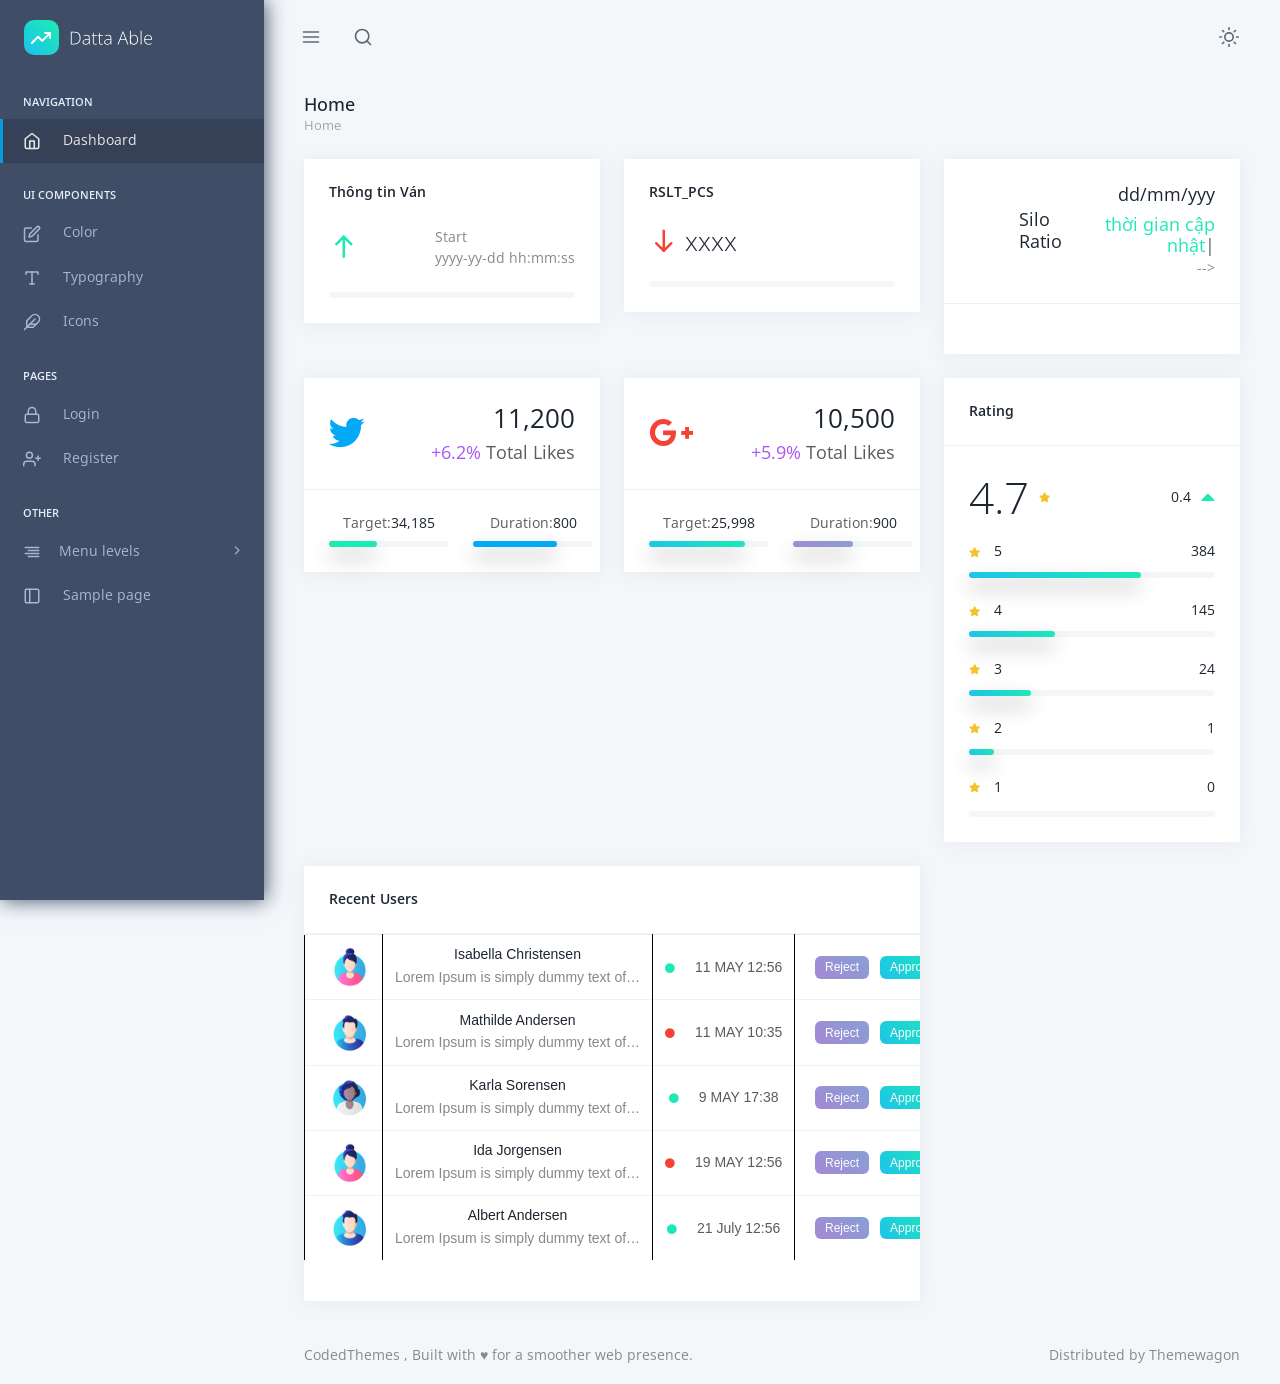
==== commit f1d22992: "Uncomment UI Components list item in dashboard" ====
--- a/dashboard/index.html
+++ b/dashboard/index.html
@@ -72,7 +72,7 @@
             <span class="pc-mtext">Dashboard</span>
           </a>
         </li>
-        <!-- <li class="pc-item pc-caption">
+         <li class="pc-item pc-caption">
           <label>UI Components</label>
           <i data-feather="feather"></i>
         </li>
@@ -157,7 +157,7 @@
             </span>
             <span class="pc-mtext">Sample page</span>
           </a>
-        </li> -->
+        </li> 
       </ul>
     </div>
   </div>
